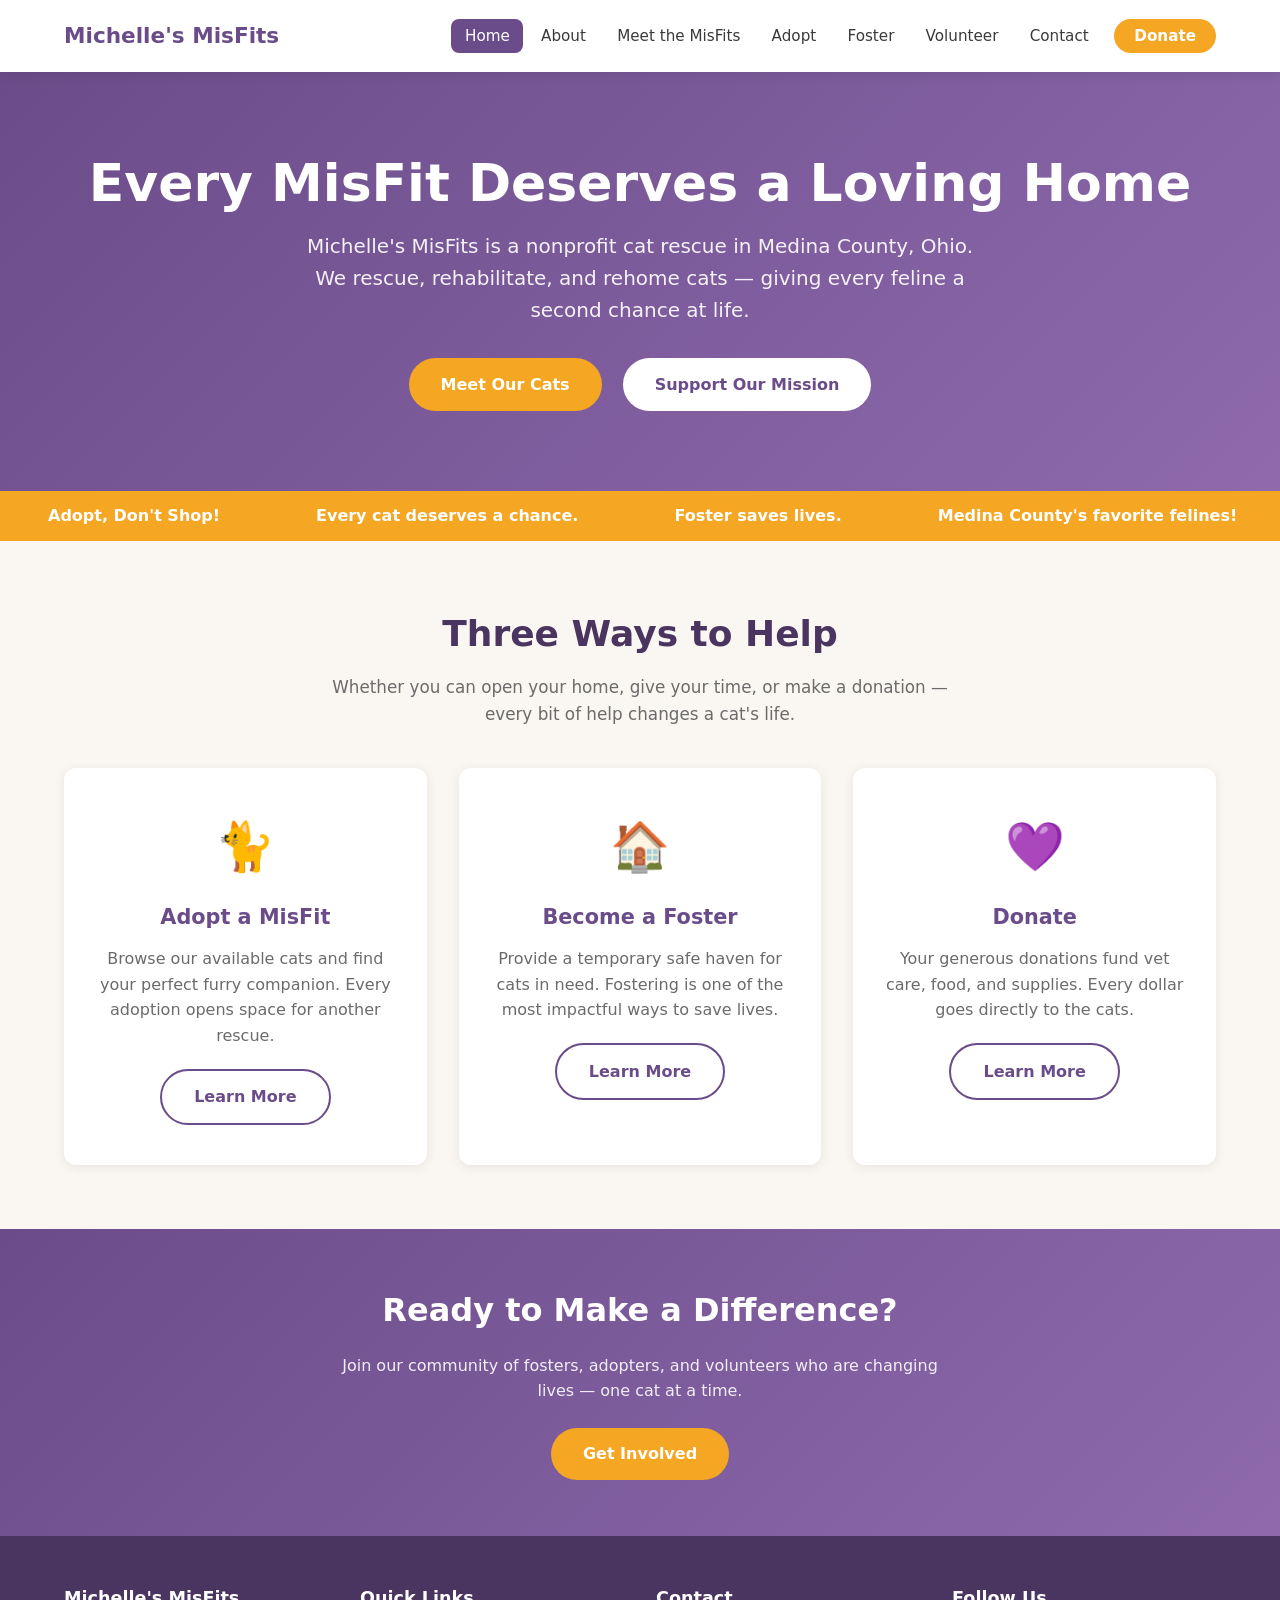
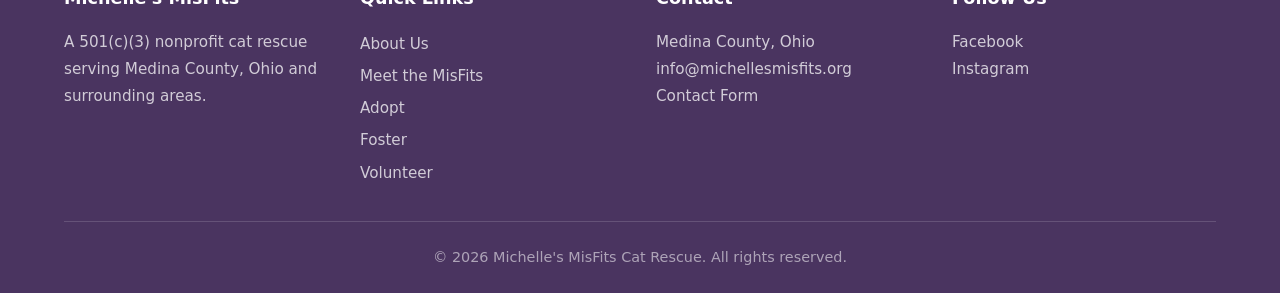
==== index.html @ 8b6a73ad "Add complete static site for Michelle's MisFits Cat Rescue 8-page static site with shared nav/footer" ====
<!DOCTYPE html>
<html lang="en">
<head>
  <meta charset="UTF-8">
  <meta name="viewport" content="width=device-width, initial-scale=1.0">
  <title>Michelle's MisFits Cat Rescue | Medina County, Ohio</title>
  <meta name="description" content="Michelle's MisFits is a nonprofit cat rescue in Medina County, Ohio dedicated to saving, fostering, and finding forever homes for cats in need.">
  <link rel="stylesheet" href="styles.css">
</head>
<body>

  <!-- HEADER -->
  <header>
    <nav class="nav-wrapper">
      <a href="index.html" class="logo">
        <img src="images/logo.png" alt="Michelle's MisFits logo" onerror="this.style.display='none'">
        <span>Michelle's MisFits</span>
      </a>
      <button class="hamburger" onclick="document.querySelector('.nav-links').classList.toggle('open')" aria-label="Toggle menu">
        <span></span><span></span><span></span>
      </button>
      <ul class="nav-links">
        <li><a href="index.html" class="active">Home</a></li>
        <li><a href="about.html">About</a></li>
        <li><a href="meet-the-misfits.html">Meet the MisFits</a></li>
        <li><a href="adopt.html">Adopt</a></li>
        <li><a href="foster.html">Foster</a></li>
        <li><a href="volunteer.html">Volunteer</a></li>
        <li><a href="contact.html">Contact</a></li>
        <li><a href="donate.html" class="btn-nav">Donate</a></li>
      </ul>
    </nav>
  </header>

  <!-- HERO -->
  <section class="hero">
    <div class="container">
      <h1>Every MisFit Deserves a Loving Home</h1>
      <p>Michelle's MisFits is a nonprofit cat rescue in Medina County, Ohio. We rescue, rehabilitate, and rehome cats &mdash; giving every feline a second chance at life.</p>
      <a href="meet-the-misfits.html" class="btn btn-primary">Meet Our Cats</a>
      <a href="donate.html" class="btn btn-secondary">Support Our Mission</a>
    </div>
  </section>

  <!-- MARQUEE -->
  <div class="marquee-section">
    <div class="marquee-track">
      <span>Adopt, Don't Shop!</span>
      <span>Every cat deserves a chance.</span>
      <span>Foster saves lives.</span>
      <span>Medina County's favorite felines!</span>
      <span>Spay. Neuter. Love.</span>
      <span>Be a MisFit &mdash; Volunteer today!</span>
      <span>Adopt, Don't Shop!</span>
      <span>Every cat deserves a chance.</span>
      <span>Foster saves lives.</span>
      <span>Medina County's favorite felines!</span>
      <span>Spay. Neuter. Love.</span>
      <span>Be a MisFit &mdash; Volunteer today!</span>
    </div>
  </div>

  <!-- THREE WAYS TO HELP -->
  <section>
    <div class="container">
      <h2 class="section-title">Three Ways to Help</h2>
      <p class="section-subtitle">Whether you can open your home, give your time, or make a donation &mdash; every bit of help changes a cat's life.</p>
      <div class="ways-grid">
        <div class="way-card">
          <div class="icon">&#128008;</div>
          <h3>Adopt a MisFit</h3>
          <p>Browse our available cats and find your perfect furry companion. Every adoption opens space for another rescue.</p>
          <a href="adopt.html" class="btn btn-outline">Learn More</a>
        </div>
        <div class="way-card">
          <div class="icon">&#127968;</div>
          <h3>Become a Foster</h3>
          <p>Provide a temporary safe haven for cats in need. Fostering is one of the most impactful ways to save lives.</p>
          <a href="foster.html" class="btn btn-outline">Learn More</a>
        </div>
        <div class="way-card">
          <div class="icon">&#128156;</div>
          <h3>Donate</h3>
          <p>Your generous donations fund vet care, food, and supplies. Every dollar goes directly to the cats.</p>
          <a href="donate.html" class="btn btn-outline">Learn More</a>
        </div>
      </div>
    </div>
  </section>

  <!-- CTA BANNER -->
  <section class="cta-banner">
    <h2>Ready to Make a Difference?</h2>
    <p>Join our community of fosters, adopters, and volunteers who are changing lives &mdash; one cat at a time.</p>
    <a href="volunteer.html" class="btn btn-primary">Get Involved</a>
  </section>

  <!-- FOOTER -->
  <footer>
    <div class="container">
      <div class="footer-grid">
        <div class="footer-col">
          <h4>Michelle's MisFits</h4>
          <p>A 501(c)(3) nonprofit cat rescue serving Medina County, Ohio and surrounding areas.</p>
        </div>
        <div class="footer-col">
          <h4>Quick Links</h4>
          <ul>
            <li><a href="about.html">About Us</a></li>
            <li><a href="meet-the-misfits.html">Meet the MisFits</a></li>
            <li><a href="adopt.html">Adopt</a></li>
            <li><a href="foster.html">Foster</a></li>
            <li><a href="volunteer.html">Volunteer</a></li>
          </ul>
        </div>
        <div class="footer-col">
          <h4>Contact</h4>
          <p>Medina County, Ohio</p>
          <p><a href="mailto:info@michellesmisfits.org">info@michellesmisfits.org</a></p>
          <p><a href="contact.html">Contact Form</a></p>
        </div>
        <div class="footer-col">
          <h4>Follow Us</h4>
          <p><a href="#">Facebook</a></p>
          <p><a href="#">Instagram</a></p>
        </div>
      </div>
      <div class="footer-bottom">
        &copy; 2026 Michelle's MisFits Cat Rescue. All rights reserved.
      </div>
    </div>
  </footer>

</body>
</html>
---- styles.css ----
/* ===== RESET & BASE ===== */
*, *::before, *::after { box-sizing: border-box; margin: 0; padding: 0; }

:root {
  --primary: #6b4c8a;      /* warm purple */
  --primary-light: #8e6aad;
  --primary-dark: #4a3460;
  --accent: #f5a623;        /* golden amber */
  --accent-light: #ffd078;
  --bg: #faf7f2;            /* warm cream */
  --bg-alt: #f0ebe3;
  --text: #3a3a3a;
  --text-light: #6b6b6b;
  --white: #ffffff;
  --shadow: 0 2px 12px rgba(0,0,0,0.08);
  --shadow-lg: 0 4px 24px rgba(0,0,0,0.12);
  --radius: 12px;
  --radius-sm: 8px;
  --max-width: 1200px;
  --transition: 0.3s ease;
}

html { scroll-behavior: smooth; }

body {
  font-family: 'Segoe UI', system-ui, -apple-system, sans-serif;
  color: var(--text);
  background: var(--bg);
  line-height: 1.6;
  min-height: 100vh;
  display: flex;
  flex-direction: column;
}

img { max-width: 100%; height: auto; display: block; }
a { color: var(--primary); text-decoration: none; transition: color var(--transition); }
a:hover { color: var(--accent); }

.container { max-width: var(--max-width); margin: 0 auto; padding: 0 1.5rem; }

/* ===== HEADER / NAV ===== */
header {
  background: var(--white);
  box-shadow: var(--shadow);
  position: sticky;
  top: 0;
  z-index: 1000;
}

.nav-wrapper {
  max-width: var(--max-width);
  margin: 0 auto;
  padding: 0 1.5rem;
  display: flex;
  align-items: center;
  justify-content: space-between;
  height: 72px;
}

.logo {
  display: flex;
  align-items: center;
  gap: 0.75rem;
  font-size: 1.35rem;
  font-weight: 700;
  color: var(--primary);
}

.logo img {
  height: 48px;
  width: 48px;
  border-radius: 50%;
  object-fit: cover;
}

.logo span { white-space: nowrap; }

/* Desktop nav */
.nav-links {
  display: flex;
  list-style: none;
  gap: 0.25rem;
  align-items: center;
}

.nav-links a {
  padding: 0.5rem 0.85rem;
  border-radius: var(--radius-sm);
  font-weight: 500;
  font-size: 0.95rem;
  color: var(--text);
  transition: background var(--transition), color var(--transition);
}

.nav-links a:hover,
.nav-links a.active {
  background: var(--primary);
  color: var(--white);
}

.nav-links .btn-nav {
  background: var(--accent);
  color: var(--white);
  font-weight: 600;
  padding: 0.5rem 1.25rem;
  border-radius: 50px;
  margin-left: 0.5rem;
}

.nav-links .btn-nav:hover {
  background: var(--primary);
}

/* Hamburger */
.hamburger {
  display: none;
  flex-direction: column;
  gap: 5px;
  cursor: pointer;
  background: none;
  border: none;
  padding: 4px;
}

.hamburger span {
  display: block;
  width: 26px;
  height: 3px;
  background: var(--primary);
  border-radius: 2px;
  transition: var(--transition);
}

/* Mobile nav */
@media (max-width: 900px) {
  .hamburger { display: flex; }

  .nav-links {
    display: none;
    flex-direction: column;
    position: absolute;
    top: 72px;
    left: 0;
    right: 0;
    background: var(--white);
    box-shadow: var(--shadow-lg);
    padding: 1rem;
    gap: 0.25rem;
  }

  .nav-links.open { display: flex; }

  .nav-links a {
    padding: 0.75rem 1rem;
    width: 100%;
  }

  .nav-links .btn-nav {
    margin-left: 0;
    text-align: center;
    margin-top: 0.5rem;
  }
}

/* ===== HERO ===== */
.hero {
  background: linear-gradient(135deg, var(--primary) 0%, var(--primary-light) 100%);
  color: var(--white);
  padding: 5rem 1.5rem;
  text-align: center;
}

.hero h1 {
  font-size: clamp(2rem, 5vw, 3.25rem);
  margin-bottom: 1rem;
  line-height: 1.2;
}

.hero p {
  font-size: clamp(1rem, 2.5vw, 1.25rem);
  max-width: 700px;
  margin: 0 auto 2rem;
  opacity: 0.92;
}

/* ===== BUTTONS ===== */
.btn {
  display: inline-block;
  padding: 0.85rem 2rem;
  border-radius: 50px;
  font-weight: 600;
  font-size: 1rem;
  cursor: pointer;
  border: none;
  transition: transform var(--transition), box-shadow var(--transition), background var(--transition);
}

.btn:hover { transform: translateY(-2px); box-shadow: var(--shadow-lg); }

.btn-primary { background: var(--accent); color: var(--white); }
.btn-primary:hover { background: #e09510; color: var(--white); }

.btn-secondary { background: var(--white); color: var(--primary); }
.btn-secondary:hover { background: var(--bg-alt); color: var(--primary); }

.btn-outline {
  background: transparent;
  color: var(--primary);
  border: 2px solid var(--primary);
}
.btn-outline:hover { background: var(--primary); color: var(--white); }

.hero .btn + .btn { margin-left: 1rem; }

/* ===== MARQUEE ===== */
.marquee-section {
  background: var(--accent);
  overflow: hidden;
  padding: 0.75rem 0;
}

.marquee-track {
  display: flex;
  width: max-content;
  animation: marquee 30s linear infinite;
}

.marquee-track span {
  white-space: nowrap;
  padding: 0 3rem;
  font-weight: 600;
  color: var(--white);
  font-size: 1rem;
}

@keyframes marquee {
  0% { transform: translateX(0); }
  100% { transform: translateX(-50%); }
}

/* ===== SECTION DEFAULTS ===== */
section { padding: 4rem 0; }

.section-title {
  text-align: center;
  font-size: clamp(1.5rem, 3.5vw, 2.25rem);
  color: var(--primary-dark);
  margin-bottom: 0.75rem;
}

.section-subtitle {
  text-align: center;
  color: var(--text-light);
  max-width: 650px;
  margin: 0 auto 2.5rem;
  font-size: 1.05rem;
}

/* ===== THREE WAYS (homepage) ===== */
.ways-grid {
  display: grid;
  grid-template-columns: repeat(auto-fit, minmax(280px, 1fr));
  gap: 2rem;
}

.way-card {
  background: var(--white);
  border-radius: var(--radius);
  padding: 2.5rem 2rem;
  text-align: center;
  box-shadow: var(--shadow);
  transition: transform var(--transition), box-shadow var(--transition);
}

.way-card:hover { transform: translateY(-4px); box-shadow: var(--shadow-lg); }

.way-card .icon {
  font-size: 3rem;
  margin-bottom: 1rem;
}

.way-card h3 {
  font-size: 1.3rem;
  color: var(--primary);
  margin-bottom: 0.75rem;
}

.way-card p {
  color: var(--text-light);
  margin-bottom: 1.25rem;
}

/* ===== ABOUT ===== */
.about-content {
  display: grid;
  grid-template-columns: 1fr 1fr;
  gap: 3rem;
  align-items: center;
}

.about-content img {
  border-radius: var(--radius);
  box-shadow: var(--shadow-lg);
  width: 100%;
}

@media (max-width: 768px) {
  .about-content { grid-template-columns: 1fr; }
}

/* ===== CAT GALLERY ===== */
.cat-grid {
  display: grid;
  grid-template-columns: repeat(auto-fill, minmax(260px, 1fr));
  gap: 2rem;
}

.cat-card {
  background: var(--white);
  border-radius: var(--radius);
  overflow: hidden;
  box-shadow: var(--shadow);
  transition: transform var(--transition), box-shadow var(--transition);
}

.cat-card:hover { transform: translateY(-4px); box-shadow: var(--shadow-lg); }

.cat-card img {
  width: 100%;
  height: 260px;
  object-fit: cover;
}

.cat-card-body {
  padding: 1.25rem;
}

.cat-card-body h3 {
  color: var(--primary);
  margin-bottom: 0.35rem;
}

.cat-card-body .cat-meta {
  color: var(--text-light);
  font-size: 0.9rem;
  margin-bottom: 0.75rem;
}

.cat-card-body p {
  font-size: 0.95rem;
  color: var(--text);
}

/* ===== FORMS ===== */
.form-section {
  max-width: 700px;
  margin: 0 auto;
}

.form-group {
  margin-bottom: 1.5rem;
}

.form-group label {
  display: block;
  font-weight: 600;
  margin-bottom: 0.4rem;
  color: var(--primary-dark);
}

.form-group input,
.form-group textarea,
.form-group select {
  width: 100%;
  padding: 0.75rem 1rem;
  border: 2px solid #ddd;
  border-radius: var(--radius-sm);
  font-size: 1rem;
  font-family: inherit;
  transition: border-color var(--transition);
}

.form-group input:focus,
.form-group textarea:focus,
.form-group select:focus {
  outline: none;
  border-color: var(--primary);
}

.form-group textarea { resize: vertical; min-height: 120px; }

/* ===== DONATE ===== */
.donate-options {
  display: grid;
  grid-template-columns: repeat(auto-fit, minmax(200px, 1fr));
  gap: 1.5rem;
  margin-bottom: 2.5rem;
}

.donate-card {
  background: var(--white);
  border: 2px solid #e8e0f0;
  border-radius: var(--radius);
  padding: 2rem;
  text-align: center;
  transition: border-color var(--transition), transform var(--transition);
  cursor: pointer;
}

.donate-card:hover {
  border-color: var(--primary);
  transform: translateY(-2px);
}

.donate-card .amount {
  font-size: 2rem;
  font-weight: 700;
  color: var(--primary);
  margin-bottom: 0.5rem;
}

.donate-card p {
  color: var(--text-light);
  font-size: 0.95rem;
}

/* ===== INFO BOXES ===== */
.info-grid {
  display: grid;
  grid-template-columns: repeat(auto-fit, minmax(300px, 1fr));
  gap: 2rem;
}

.info-box {
  background: var(--white);
  border-radius: var(--radius);
  padding: 2rem;
  box-shadow: var(--shadow);
}

.info-box h3 {
  color: var(--primary);
  margin-bottom: 0.75rem;
  font-size: 1.2rem;
}

.info-box ul {
  list-style: none;
  padding: 0;
}

.info-box ul li {
  padding: 0.4rem 0;
  padding-left: 1.5rem;
  position: relative;
  color: var(--text);
}

.info-box ul li::before {
  content: "🐾";
  position: absolute;
  left: 0;
}

/* ===== STEPS ===== */
.steps {
  display: grid;
  grid-template-columns: repeat(auto-fit, minmax(220px, 1fr));
  gap: 2rem;
  counter-reset: step;
}

.step {
  text-align: center;
  padding: 2rem 1.5rem;
  background: var(--white);
  border-radius: var(--radius);
  box-shadow: var(--shadow);
  position: relative;
}

.step::before {
  counter-increment: step;
  content: counter(step);
  display: flex;
  align-items: center;
  justify-content: center;
  width: 48px;
  height: 48px;
  background: var(--primary);
  color: var(--white);
  border-radius: 50%;
  font-size: 1.25rem;
  font-weight: 700;
  margin: 0 auto 1rem;
}

.step h3 {
  color: var(--primary);
  margin-bottom: 0.5rem;
}

.step p {
  color: var(--text-light);
  font-size: 0.95rem;
}

/* ===== CTA BANNER ===== */
.cta-banner {
  background: linear-gradient(135deg, var(--primary) 0%, var(--primary-light) 100%);
  color: var(--white);
  text-align: center;
  padding: 3.5rem 1.5rem;
}

.cta-banner h2 {
  font-size: clamp(1.4rem, 3vw, 2rem);
  margin-bottom: 1rem;
}

.cta-banner p {
  opacity: 0.9;
  margin-bottom: 1.5rem;
  max-width: 600px;
  margin-left: auto;
  margin-right: auto;
}

/* ===== FOOTER ===== */
footer {
  background: var(--primary-dark);
  color: rgba(255,255,255,0.85);
  padding: 3rem 0 1.5rem;
  margin-top: auto;
}

.footer-grid {
  display: grid;
  grid-template-columns: repeat(auto-fit, minmax(200px, 1fr));
  gap: 2rem;
  margin-bottom: 2rem;
}

.footer-col h4 {
  color: var(--white);
  margin-bottom: 1rem;
  font-size: 1.1rem;
}

.footer-col p,
.footer-col a {
  color: rgba(255,255,255,0.75);
  font-size: 0.95rem;
  line-height: 1.8;
}

.footer-col a:hover { color: var(--accent-light); }

.footer-col ul { list-style: none; }
.footer-col ul li a { display: block; padding: 0.15rem 0; }

.footer-bottom {
  border-top: 1px solid rgba(255,255,255,0.15);
  padding-top: 1.5rem;
  text-align: center;
  font-size: 0.9rem;
  color: rgba(255,255,255,0.55);
}

/* ===== PAGE HEADER (inner pages) ===== */
.page-header {
  background: linear-gradient(135deg, var(--primary) 0%, var(--primary-light) 100%);
  color: var(--white);
  text-align: center;
  padding: 3rem 1.5rem;
}

.page-header h1 {
  font-size: clamp(1.75rem, 4vw, 2.5rem);
  margin-bottom: 0.5rem;
}

.page-header p {
  opacity: 0.9;
  font-size: 1.1rem;
}

/* ===== PROSE CONTENT ===== */
.prose { max-width: 800px; margin: 0 auto; }
.prose h2 { color: var(--primary-dark); margin: 2rem 0 0.75rem; font-size: 1.5rem; }
.prose p { margin-bottom: 1rem; }
.prose ul, .prose ol { margin-bottom: 1rem; padding-left: 1.5rem; }
.prose li { margin-bottom: 0.35rem; }

/* ===== UTILITIES ===== */
.text-center { text-align: center; }
.mt-2 { margin-top: 2rem; }
.mb-2 { margin-bottom: 2rem; }
.mt-3 { margin-top: 3rem; }
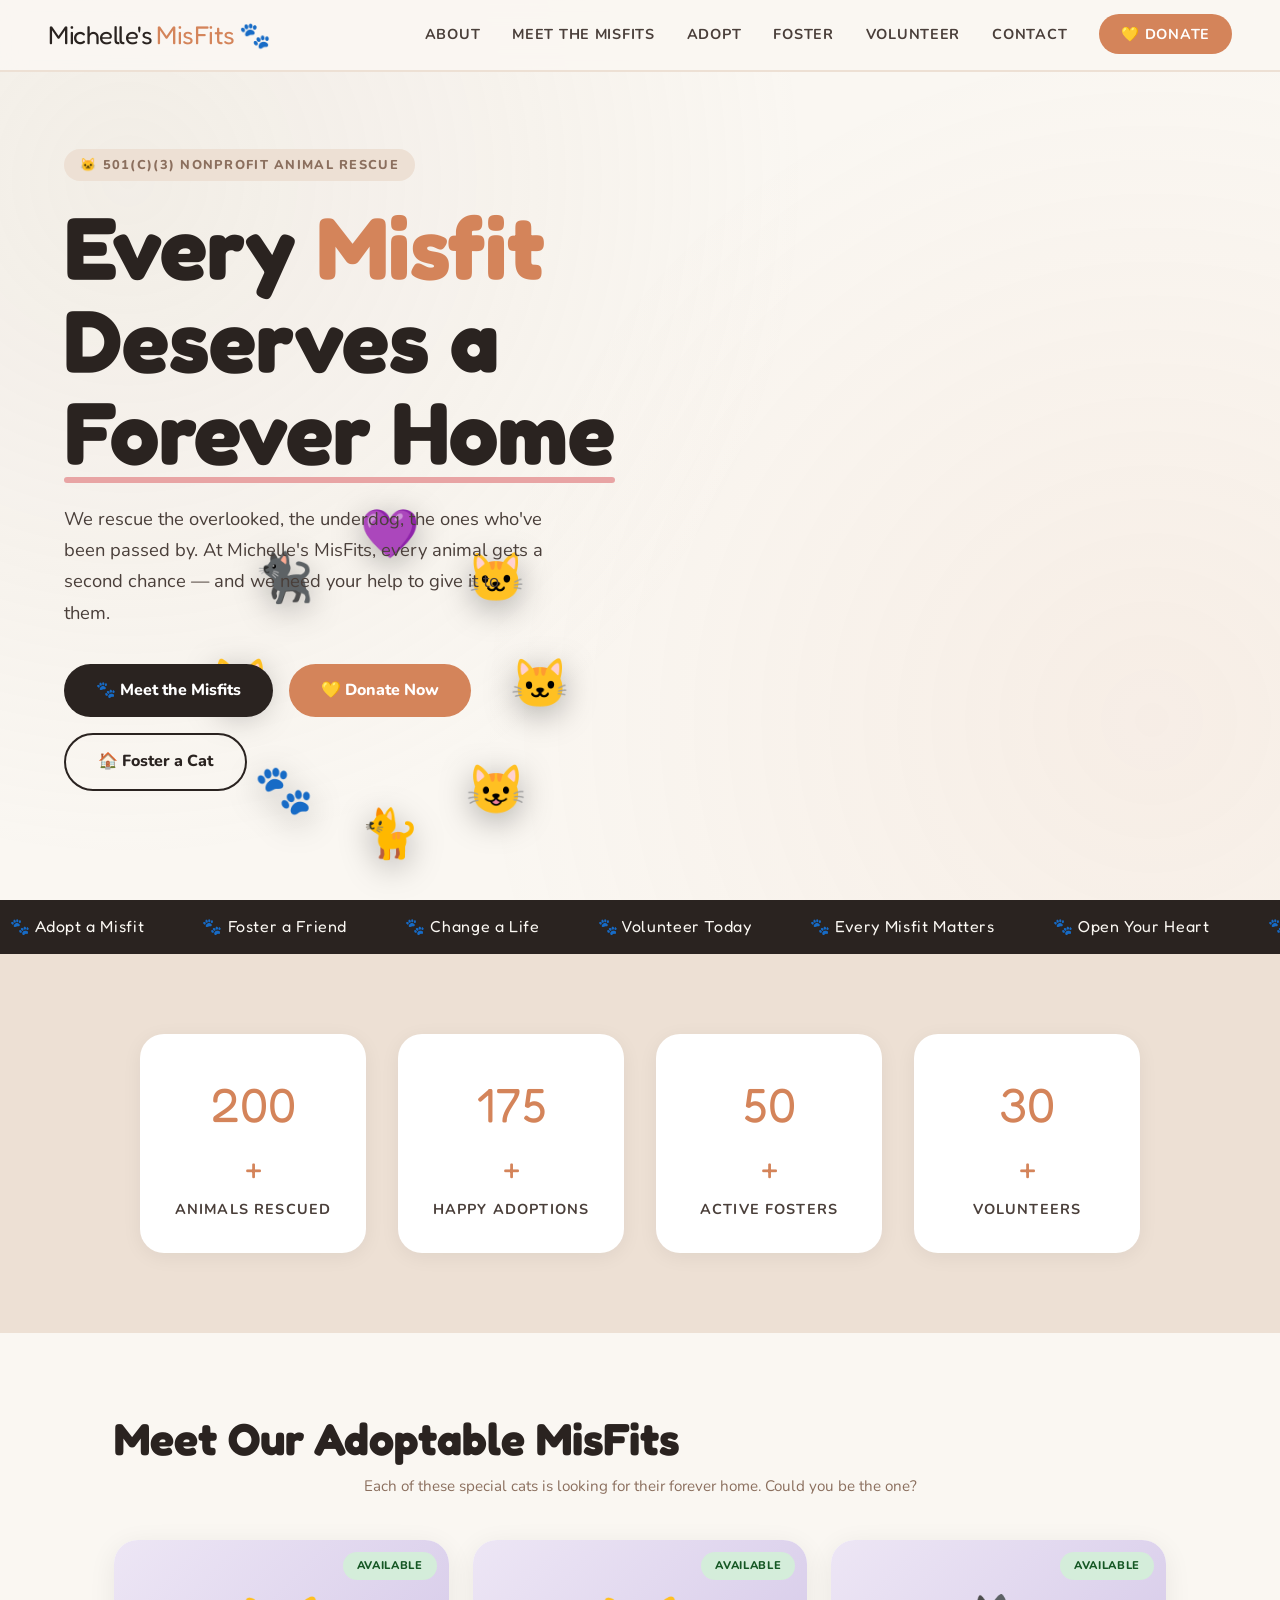
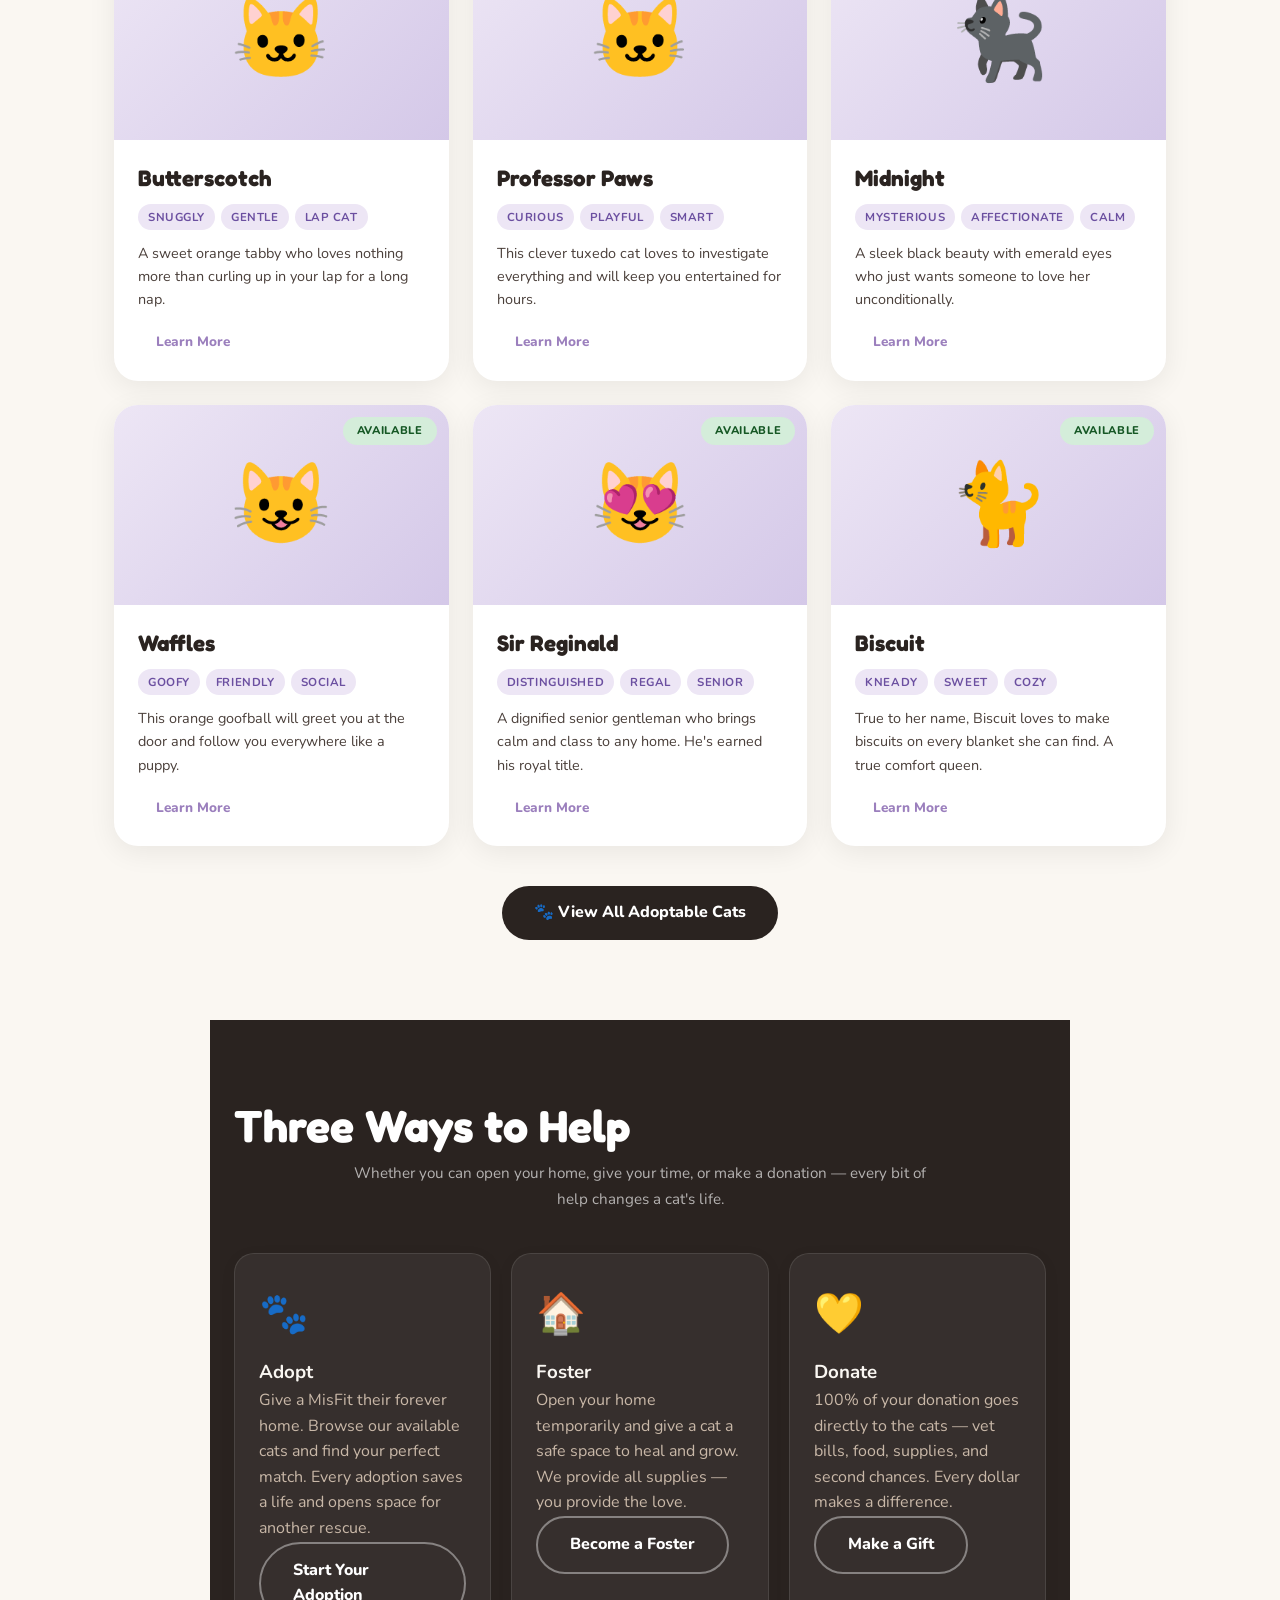
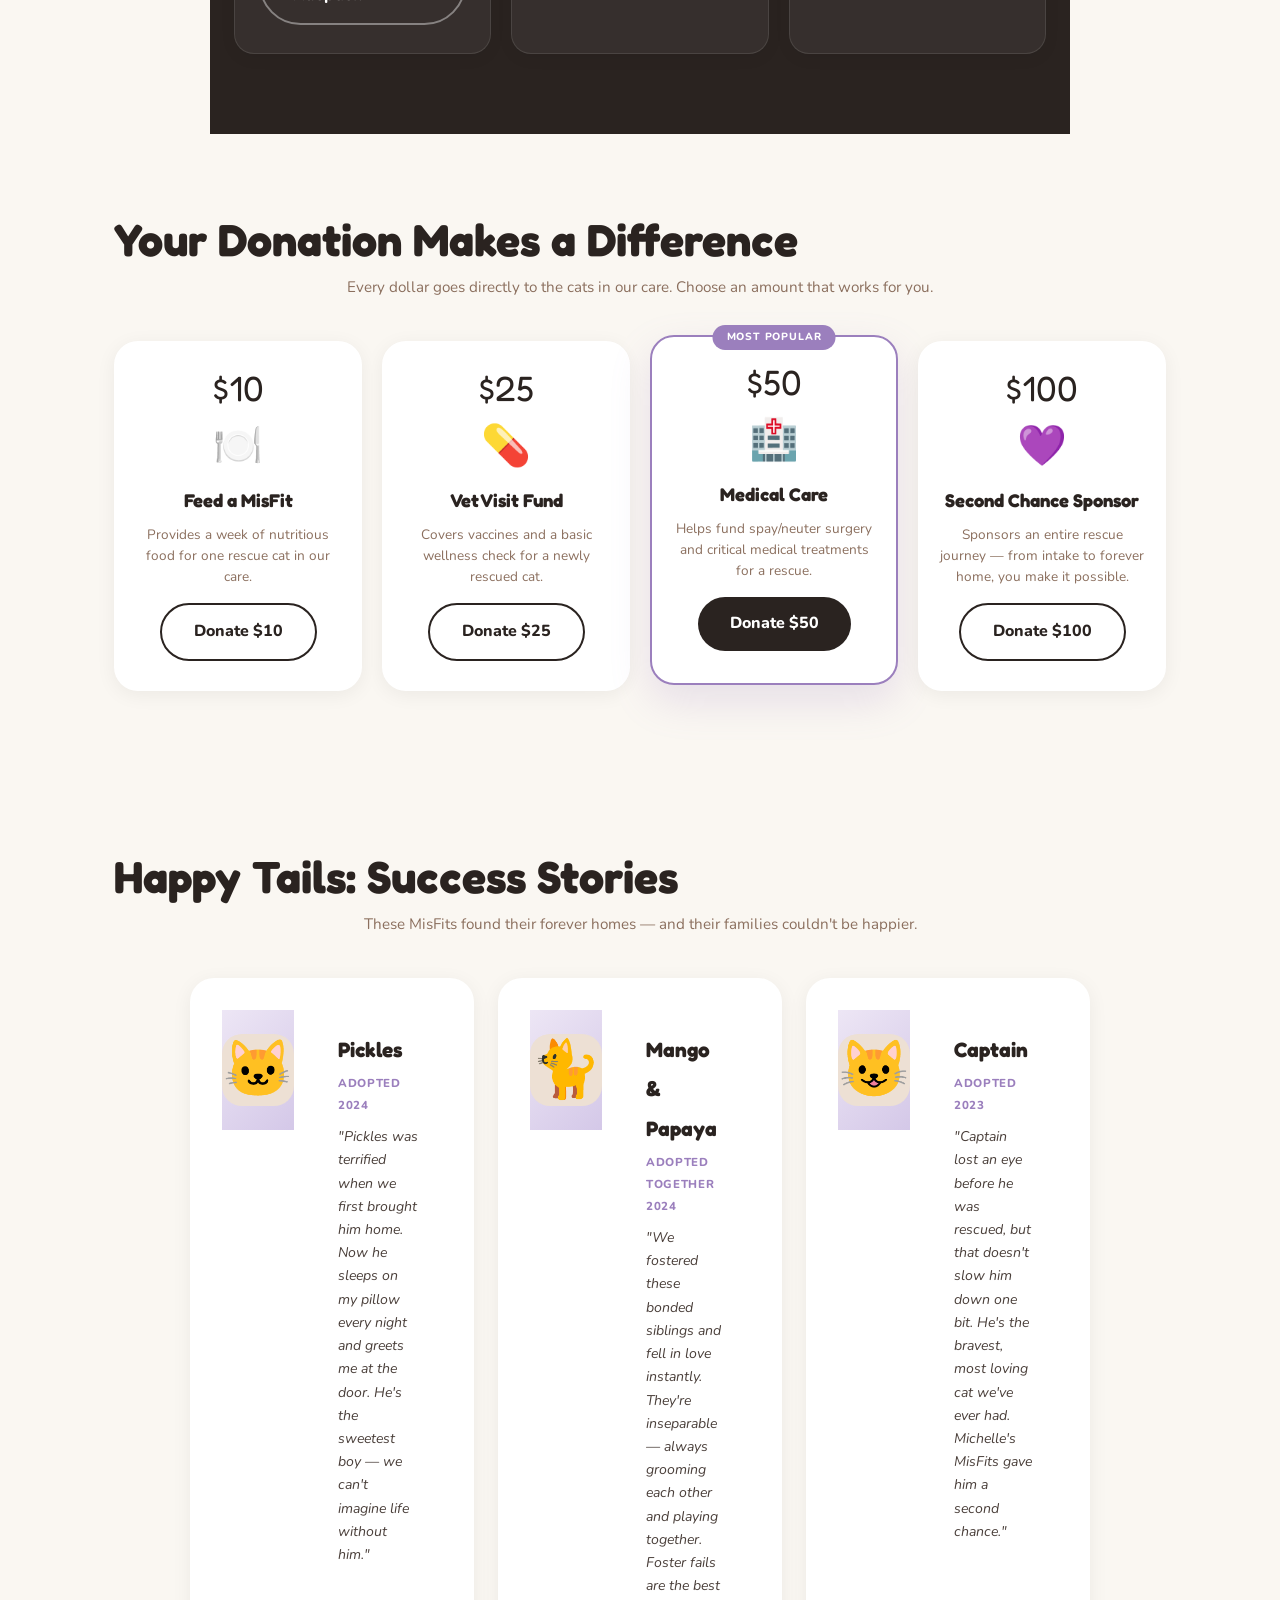
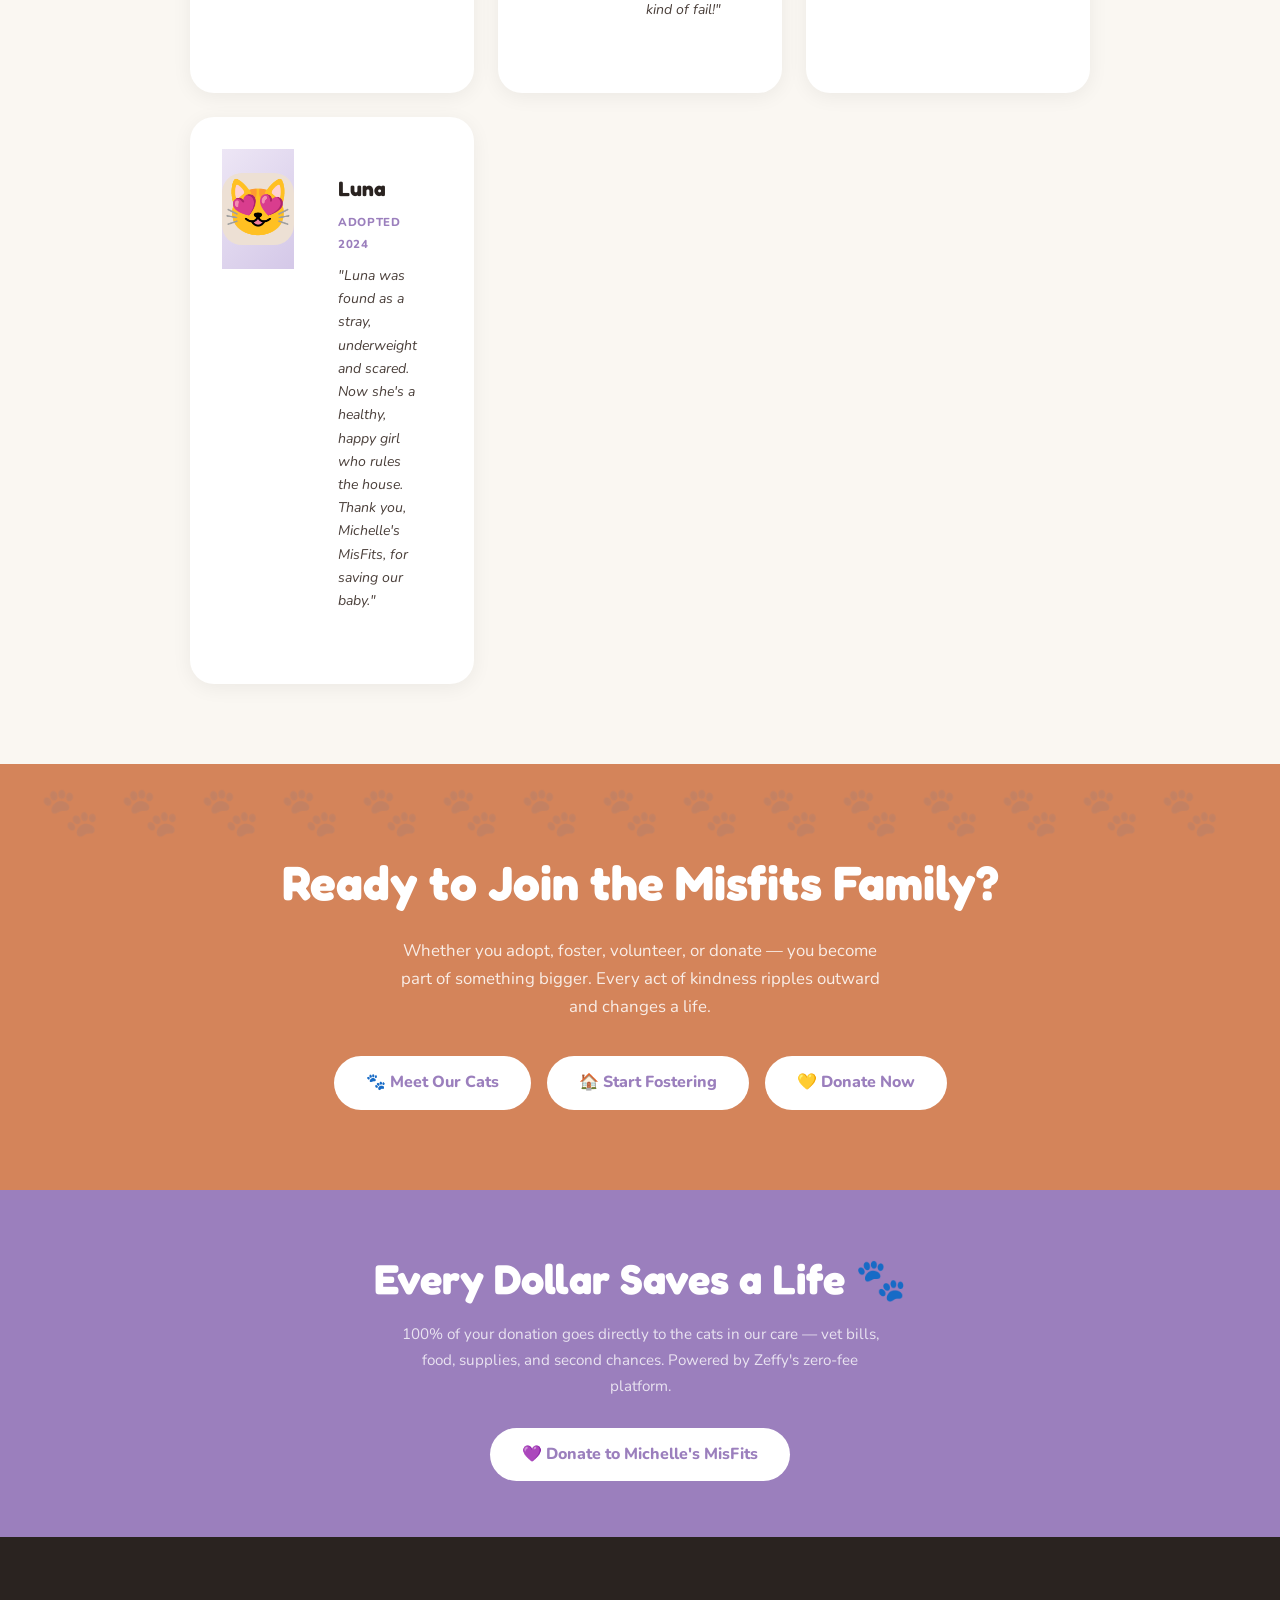
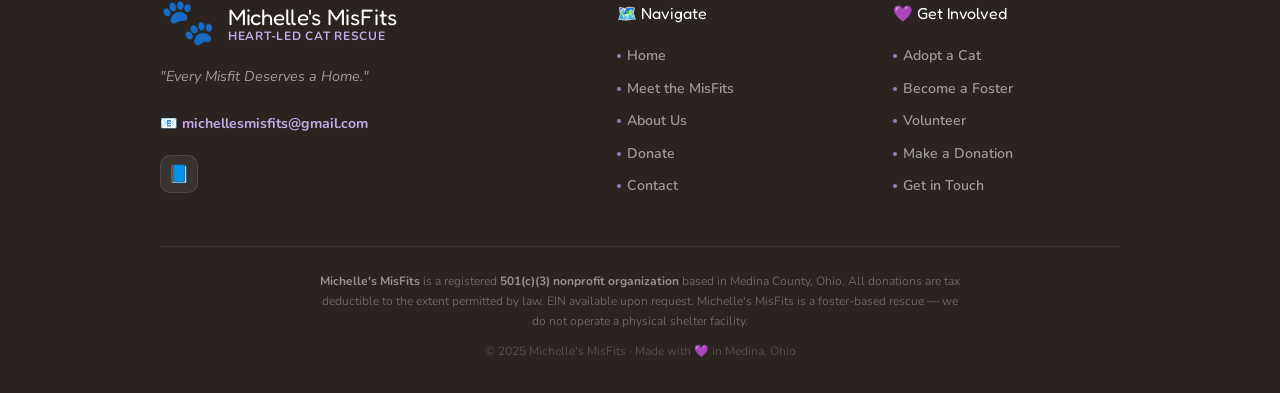
==== commit 19b816e8: "Replace placeholder content with real designs and branding Complete site overhaul with real content " ====
--- a/index.html
+++ b/index.html
@@ -5,131 +5,463 @@
   <meta name="viewport" content="width=device-width, initial-scale=1.0">
   <title>Michelle's MisFits Cat Rescue | Medina County, Ohio</title>
   <meta name="description" content="Michelle's MisFits is a nonprofit cat rescue in Medina County, Ohio dedicated to saving, fostering, and finding forever homes for cats in need.">
+  <link rel="preconnect" href="https://fonts.googleapis.com">
+  <link rel="preconnect" href="https://fonts.gstatic.com" crossorigin>
+  <link href="https://fonts.googleapis.com/css2?family=Fredoka+One&family=Lora:ital,wght@0,400;0,700;1,400&family=Nunito:wght@400;600;700;800&display=swap" rel="stylesheet">
   <link rel="stylesheet" href="styles.css">
 </head>
 <body>
 
   <!-- HEADER -->
   <header>
-    <nav class="nav-wrapper">
-      <a href="index.html" class="logo">
-        <img src="images/logo.png" alt="Michelle's MisFits logo" onerror="this.style.display='none'">
-        <span>Michelle's MisFits</span>
-      </a>
+    <nav>
+      <a href="index.html" class="nav-logo">Michelle's <span>MisFits</span> 🐾</a>
       <button class="hamburger" onclick="document.querySelector('.nav-links').classList.toggle('open')" aria-label="Toggle menu">
         <span></span><span></span><span></span>
       </button>
       <ul class="nav-links">
-        <li><a href="index.html" class="active">Home</a></li>
         <li><a href="about.html">About</a></li>
         <li><a href="meet-the-misfits.html">Meet the MisFits</a></li>
         <li><a href="adopt.html">Adopt</a></li>
         <li><a href="foster.html">Foster</a></li>
         <li><a href="volunteer.html">Volunteer</a></li>
         <li><a href="contact.html">Contact</a></li>
-        <li><a href="donate.html" class="btn-nav">Donate</a></li>
+        <li><a href="donate.html" class="nav-donate">💛 Donate</a></li>
       </ul>
     </nav>
   </header>
 
   <!-- HERO -->
   <section class="hero">
-    <div class="container">
-      <h1>Every MisFit Deserves a Loving Home</h1>
-      <p>Michelle's MisFits is a nonprofit cat rescue in Medina County, Ohio. We rescue, rehabilitate, and rehome cats &mdash; giving every feline a second chance at life.</p>
-      <a href="meet-the-misfits.html" class="btn btn-primary">Meet Our Cats</a>
-      <a href="donate.html" class="btn btn-secondary">Support Our Mission</a>
-    </div>
-  </section>
-
-  <!-- MARQUEE -->
-  <div class="marquee-section">
-    <div class="marquee-track">
-      <span>Adopt, Don't Shop!</span>
-      <span>Every cat deserves a chance.</span>
-      <span>Foster saves lives.</span>
-      <span>Medina County's favorite felines!</span>
-      <span>Spay. Neuter. Love.</span>
-      <span>Be a MisFit &mdash; Volunteer today!</span>
-      <span>Adopt, Don't Shop!</span>
-      <span>Every cat deserves a chance.</span>
-      <span>Foster saves lives.</span>
-      <span>Medina County's favorite felines!</span>
-      <span>Spay. Neuter. Love.</span>
-      <span>Be a MisFit &mdash; Volunteer today!</span>
+    <div class="hero-content">
+      <div class="hero-text">
+        <div class="hero-badge">🐱 501(c)(3) Nonprofit Animal Rescue</div>
+        <h1>Every <span class="accent">Misfit</span><br>Deserves a<br><span class="underline">Forever Home</span></h1>
+        <p>We rescue the overlooked, the underdog, the ones who've been passed by. At Michelle's MisFits, every animal gets a second chance — and we need your help to give it to them.</p>
+        <div class="hero-buttons">
+          <a href="meet-the-misfits.html" class="btn btn-primary">🐾 Meet the Misfits</a>
+          <a href="donate.html" class="btn btn-secondary">💛 Donate Now</a>
+          <a href="foster.html" class="btn btn-outline">🏠 Foster a Cat</a>
+        </div>
+      </div>
+      <div class="hero-visual">
+        <div class="floating-cats-circle">
+          <span class="float-cat" style="--i:0">🐱</span>
+          <span class="float-cat" style="--i:1">😺</span>
+          <span class="float-cat" style="--i:2">🐈</span>
+          <span class="float-cat" style="--i:3">🐾</span>
+          <span class="float-cat" style="--i:4">😻</span>
+          <span class="float-cat" style="--i:5">🐈‍⬛</span>
+          <span class="float-cat" style="--i:6">💜</span>
+          <span class="float-cat" style="--i:7">🐱</span>
+        </div>
+      </div>
+    </div>
+  </section>
+
+  <!-- MARQUEE STRIP -->
+  <div class="marquee-strip dark">
+    <div class="marquee-inner">
+      <div class="marquee-item"><span class="marquee-dot"></span>🐾 Adopt a Misfit</div>
+      <div class="marquee-item"><span class="marquee-dot"></span>🐾 Foster a Friend</div>
+      <div class="marquee-item"><span class="marquee-dot"></span>🐾 Change a Life</div>
+      <div class="marquee-item"><span class="marquee-dot"></span>🐾 Volunteer Today</div>
+      <div class="marquee-item"><span class="marquee-dot"></span>🐾 Every Misfit Matters</div>
+      <div class="marquee-item"><span class="marquee-dot"></span>🐾 Open Your Heart</div>
+      <div class="marquee-item"><span class="marquee-dot"></span>🐾 Adopt a Misfit</div>
+      <div class="marquee-item"><span class="marquee-dot"></span>🐾 Foster a Friend</div>
+      <div class="marquee-item"><span class="marquee-dot"></span>🐾 Change a Life</div>
+      <div class="marquee-item"><span class="marquee-dot"></span>🐾 Volunteer Today</div>
+      <div class="marquee-item"><span class="marquee-dot"></span>🐾 Every Misfit Matters</div>
+      <div class="marquee-item"><span class="marquee-dot"></span>🐾 Open Your Heart</div>
     </div>
   </div>
 
+  <!-- STATS -->
+  <section class="stats-section reveal">
+    <div class="container">
+      <div class="stats-grid">
+        <div class="stat-card">
+          <div class="stat-number" data-target="200">0</div>
+          <div class="stat-suffix">+</div>
+          <div class="stat-label">Animals Rescued</div>
+        </div>
+        <div class="stat-card">
+          <div class="stat-number" data-target="175">0</div>
+          <div class="stat-suffix">+</div>
+          <div class="stat-label">Happy Adoptions</div>
+        </div>
+        <div class="stat-card">
+          <div class="stat-number" data-target="50">0</div>
+          <div class="stat-suffix">+</div>
+          <div class="stat-label">Active Fosters</div>
+        </div>
+        <div class="stat-card">
+          <div class="stat-number" data-target="30">0</div>
+          <div class="stat-suffix">+</div>
+          <div class="stat-label">Volunteers</div>
+        </div>
+      </div>
+    </div>
+  </section>
+
+  <!-- ADOPTABLE ANIMALS -->
+  <section class="adoptable-section reveal">
+    <div class="container">
+      <h2 class="section-title">Meet Our Adoptable MisFits</h2>
+      <p class="section-subtitle">Each of these special cats is looking for their forever home. Could you be the one?</p>
+      <div class="cat-grid">
+
+        <div class="cat-card reveal">
+          <div class="cat-card-img">
+            <span class="cat-emoji-placeholder">🐱</span>
+            <span class="cat-status-badge available">Available</span>
+          </div>
+          <div class="cat-card-body">
+            <h3>Butterscotch</h3>
+            <div class="cat-tags">
+              <span class="cat-tag">Snuggly</span>
+              <span class="cat-tag">Gentle</span>
+              <span class="cat-tag">Lap Cat</span>
+            </div>
+            <p>A sweet orange tabby who loves nothing more than curling up in your lap for a long nap.</p>
+            <a href="meet-the-misfits.html" class="btn btn-small">Learn More</a>
+          </div>
+        </div>
+
+        <div class="cat-card reveal">
+          <div class="cat-card-img">
+            <span class="cat-emoji-placeholder">🐱</span>
+            <span class="cat-status-badge available">Available</span>
+          </div>
+          <div class="cat-card-body">
+            <h3>Professor Paws</h3>
+            <div class="cat-tags">
+              <span class="cat-tag">Curious</span>
+              <span class="cat-tag">Playful</span>
+              <span class="cat-tag">Smart</span>
+            </div>
+            <p>This clever tuxedo cat loves to investigate everything and will keep you entertained for hours.</p>
+            <a href="meet-the-misfits.html" class="btn btn-small">Learn More</a>
+          </div>
+        </div>
+
+        <div class="cat-card reveal">
+          <div class="cat-card-img">
+            <span class="cat-emoji-placeholder">🐈‍⬛</span>
+            <span class="cat-status-badge available">Available</span>
+          </div>
+          <div class="cat-card-body">
+            <h3>Midnight</h3>
+            <div class="cat-tags">
+              <span class="cat-tag">Mysterious</span>
+              <span class="cat-tag">Affectionate</span>
+              <span class="cat-tag">Calm</span>
+            </div>
+            <p>A sleek black beauty with emerald eyes who just wants someone to love her unconditionally.</p>
+            <a href="meet-the-misfits.html" class="btn btn-small">Learn More</a>
+          </div>
+        </div>
+
+        <div class="cat-card reveal">
+          <div class="cat-card-img">
+            <span class="cat-emoji-placeholder">😺</span>
+            <span class="cat-status-badge available">Available</span>
+          </div>
+          <div class="cat-card-body">
+            <h3>Waffles</h3>
+            <div class="cat-tags">
+              <span class="cat-tag">Goofy</span>
+              <span class="cat-tag">Friendly</span>
+              <span class="cat-tag">Social</span>
+            </div>
+            <p>This orange goofball will greet you at the door and follow you everywhere like a puppy.</p>
+            <a href="meet-the-misfits.html" class="btn btn-small">Learn More</a>
+          </div>
+        </div>
+
+        <div class="cat-card reveal">
+          <div class="cat-card-img">
+            <span class="cat-emoji-placeholder">😻</span>
+            <span class="cat-status-badge available">Available</span>
+          </div>
+          <div class="cat-card-body">
+            <h3>Sir Reginald</h3>
+            <div class="cat-tags">
+              <span class="cat-tag">Distinguished</span>
+              <span class="cat-tag">Regal</span>
+              <span class="cat-tag">Senior</span>
+            </div>
+            <p>A dignified senior gentleman who brings calm and class to any home. He's earned his royal title.</p>
+            <a href="meet-the-misfits.html" class="btn btn-small">Learn More</a>
+          </div>
+        </div>
+
+        <div class="cat-card reveal">
+          <div class="cat-card-img">
+            <span class="cat-emoji-placeholder">🐈</span>
+            <span class="cat-status-badge available">Available</span>
+          </div>
+          <div class="cat-card-body">
+            <h3>Biscuit</h3>
+            <div class="cat-tags">
+              <span class="cat-tag">Kneady</span>
+              <span class="cat-tag">Sweet</span>
+              <span class="cat-tag">Cozy</span>
+            </div>
+            <p>True to her name, Biscuit loves to make biscuits on every blanket she can find. A true comfort queen.</p>
+            <a href="meet-the-misfits.html" class="btn btn-small">Learn More</a>
+          </div>
+        </div>
+
+      </div>
+      <div class="section-cta">
+        <a href="meet-the-misfits.html" class="btn btn-primary">🐾 View All Adoptable Cats</a>
+      </div>
+    </div>
+  </section>
+
   <!-- THREE WAYS TO HELP -->
-  <section>
-    <div class="container">
-      <h2 class="section-title">Three Ways to Help</h2>
-      <p class="section-subtitle">Whether you can open your home, give your time, or make a donation &mdash; every bit of help changes a cat's life.</p>
+  <section class="ways-section dark reveal">
+    <div class="container">
+      <h2 class="section-title light">Three Ways to Help</h2>
+      <p class="section-subtitle light">Whether you can open your home, give your time, or make a donation — every bit of help changes a cat's life.</p>
       <div class="ways-grid">
-        <div class="way-card">
-          <div class="icon">&#128008;</div>
-          <h3>Adopt a MisFit</h3>
-          <p>Browse our available cats and find your perfect furry companion. Every adoption opens space for another rescue.</p>
-          <a href="adopt.html" class="btn btn-outline">Learn More</a>
-        </div>
-        <div class="way-card">
-          <div class="icon">&#127968;</div>
-          <h3>Become a Foster</h3>
-          <p>Provide a temporary safe haven for cats in need. Fostering is one of the most impactful ways to save lives.</p>
-          <a href="foster.html" class="btn btn-outline">Learn More</a>
-        </div>
-        <div class="way-card">
-          <div class="icon">&#128156;</div>
+        <div class="way-card reveal">
+          <div class="way-icon">🐾</div>
+          <h3>Adopt</h3>
+          <p>Give a MisFit their forever home. Browse our available cats and find your perfect match. Every adoption saves a life and opens space for another rescue.</p>
+          <a href="adopt.html" class="btn btn-outline light">Start Your Adoption</a>
+        </div>
+        <div class="way-card reveal">
+          <div class="way-icon">🏠</div>
+          <h3>Foster</h3>
+          <p>Open your home temporarily and give a cat a safe space to heal and grow. We provide all supplies — you provide the love.</p>
+          <a href="foster.html" class="btn btn-outline light">Become a Foster</a>
+        </div>
+        <div class="way-card reveal">
+          <div class="way-icon">💛</div>
           <h3>Donate</h3>
-          <p>Your generous donations fund vet care, food, and supplies. Every dollar goes directly to the cats.</p>
-          <a href="donate.html" class="btn btn-outline">Learn More</a>
-        </div>
-      </div>
-    </div>
-  </section>
-
-  <!-- CTA BANNER -->
-  <section class="cta-banner">
-    <h2>Ready to Make a Difference?</h2>
-    <p>Join our community of fosters, adopters, and volunteers who are changing lives &mdash; one cat at a time.</p>
-    <a href="volunteer.html" class="btn btn-primary">Get Involved</a>
-  </section>
-
-  <!-- FOOTER -->
-  <footer>
-    <div class="container">
-      <div class="footer-grid">
-        <div class="footer-col">
-          <h4>Michelle's MisFits</h4>
-          <p>A 501(c)(3) nonprofit cat rescue serving Medina County, Ohio and surrounding areas.</p>
-        </div>
-        <div class="footer-col">
-          <h4>Quick Links</h4>
-          <ul>
-            <li><a href="about.html">About Us</a></li>
-            <li><a href="meet-the-misfits.html">Meet the MisFits</a></li>
-            <li><a href="adopt.html">Adopt</a></li>
-            <li><a href="foster.html">Foster</a></li>
-            <li><a href="volunteer.html">Volunteer</a></li>
-          </ul>
-        </div>
-        <div class="footer-col">
-          <h4>Contact</h4>
-          <p>Medina County, Ohio</p>
-          <p><a href="mailto:info@michellesmisfits.org">info@michellesmisfits.org</a></p>
-          <p><a href="contact.html">Contact Form</a></p>
-        </div>
-        <div class="footer-col">
-          <h4>Follow Us</h4>
-          <p><a href="#">Facebook</a></p>
-          <p><a href="#">Instagram</a></p>
-        </div>
-      </div>
-      <div class="footer-bottom">
-        &copy; 2026 Michelle's MisFits Cat Rescue. All rights reserved.
-      </div>
+          <p>100% of your donation goes directly to the cats — vet bills, food, supplies, and second chances. Every dollar makes a difference.</p>
+          <a href="donate.html" class="btn btn-outline light">Make a Gift</a>
+        </div>
+      </div>
+    </div>
+  </section>
+
+  <!-- DONATE TIERS -->
+  <section class="donate-tiers-section reveal">
+    <div class="container">
+      <h2 class="section-title">Your Donation Makes a Difference</h2>
+      <p class="section-subtitle">Every dollar goes directly to the cats in our care. Choose an amount that works for you.</p>
+      <div class="tiers-grid">
+        <div class="tier-card" data-amount="10">
+          <div class="tier-amount">$10</div>
+          <div class="tier-icon">🍽️</div>
+          <h3>Feed a MisFit</h3>
+          <p>Provides a week of nutritious food for one rescue cat in our care.</p>
+          <a href="donate.html" class="btn btn-outline">Donate $10</a>
+        </div>
+        <div class="tier-card" data-amount="25">
+          <div class="tier-amount">$25</div>
+          <div class="tier-icon">💊</div>
+          <h3>Vet Visit Fund</h3>
+          <p>Covers vaccines and a basic wellness check for a newly rescued cat.</p>
+          <a href="donate.html" class="btn btn-outline">Donate $25</a>
+        </div>
+        <div class="tier-card featured" data-amount="50">
+          <div class="tier-badge">Most Popular</div>
+          <div class="tier-amount">$50</div>
+          <div class="tier-icon">🏥</div>
+          <h3>Medical Care</h3>
+          <p>Helps fund spay/neuter surgery and critical medical treatments for a rescue.</p>
+          <a href="donate.html" class="btn btn-primary">Donate $50</a>
+        </div>
+        <div class="tier-card" data-amount="100">
+          <div class="tier-amount">$100</div>
+          <div class="tier-icon">💜</div>
+          <h3>Second Chance Sponsor</h3>
+          <p>Sponsors an entire rescue journey — from intake to forever home, you make it possible.</p>
+          <a href="donate.html" class="btn btn-outline">Donate $100</a>
+        </div>
+      </div>
+    </div>
+  </section>
+
+  <!-- SUCCESS STORIES -->
+  <section class="stories-section reveal">
+    <div class="container">
+      <h2 class="section-title">Happy Tails: Success Stories</h2>
+      <p class="section-subtitle">These MisFits found their forever homes — and their families couldn't be happier.</p>
+      <div class="stories-grid">
+
+        <div class="story-card reveal">
+          <div class="story-img">
+            <span class="story-emoji">🐱</span>
+          </div>
+          <div class="story-body">
+            <h3>Pickles</h3>
+            <span class="story-tag">Adopted 2024</span>
+            <p>"Pickles was terrified when we first brought him home. Now he sleeps on my pillow every night and greets me at the door. He's the sweetest boy — we can't imagine life without him."</p>
+          </div>
+        </div>
+
+        <div class="story-card reveal">
+          <div class="story-img">
+            <span class="story-emoji">🐈</span>
+          </div>
+          <div class="story-body">
+            <h3>Mango & Papaya</h3>
+            <span class="story-tag">Adopted Together 2024</span>
+            <p>"We fostered these bonded siblings and fell in love instantly. They're inseparable — always grooming each other and playing together. Foster fails are the best kind of fail!"</p>
+          </div>
+        </div>
+
+        <div class="story-card reveal">
+          <div class="story-img">
+            <span class="story-emoji">😺</span>
+          </div>
+          <div class="story-body">
+            <h3>Captain</h3>
+            <span class="story-tag">Adopted 2023</span>
+            <p>"Captain lost an eye before he was rescued, but that doesn't slow him down one bit. He's the bravest, most loving cat we've ever had. Michelle's MisFits gave him a second chance."</p>
+          </div>
+        </div>
+
+        <div class="story-card reveal">
+          <div class="story-img">
+            <span class="story-emoji">😻</span>
+          </div>
+          <div class="story-body">
+            <h3>Luna</h3>
+            <span class="story-tag">Adopted 2024</span>
+            <p>"Luna was found as a stray, underweight and scared. Now she's a healthy, happy girl who rules the house. Thank you, Michelle's MisFits, for saving our baby."</p>
+          </div>
+        </div>
+
+      </div>
+    </div>
+  </section>
+
+  <!-- CTA SECTION -->
+  <section class="cta-section reveal">
+    <div class="container">
+      <h2>Ready to Join the Misfits Family?</h2>
+      <p>Whether you adopt, foster, volunteer, or donate — you become part of something bigger. Every act of kindness ripples outward and changes a life.</p>
+      <div class="cta-buttons">
+        <a href="meet-the-misfits.html" class="btn btn-white">🐾 Meet Our Cats</a>
+        <a href="foster.html" class="btn btn-white">🏠 Start Fostering</a>
+        <a href="donate.html" class="btn btn-white">💛 Donate Now</a>
+      </div>
+    </div>
+  </section>
+
+  <!-- PRE-FOOTER + FOOTER -->
+  <div class="pre-footer">
+    <h2>Every Dollar Saves a Life 🐾</h2>
+    <p>100% of your donation goes directly to the cats in our care — vet bills, food, supplies, and second chances. Powered by Zeffy's zero-fee platform.</p>
+    <a href="donate.html" class="btn btn-white">💜 Donate to Michelle's MisFits</a>
+  </div>
+
+  <footer class="site-footer">
+    <div class="footer-inner">
+      <div class="footer-brand">
+        <div class="footer-logo-wrap">
+          <span class="footer-logo-emoji">🐾</span>
+          <div class="footer-logo-text">
+            Michelle's MisFits
+            <span>Heart-Led Cat Rescue</span>
+          </div>
+        </div>
+        <p class="footer-tagline">"Every Misfit Deserves a Home."</p>
+        <a href="mailto:michellesmisfits@gmail.com" class="footer-email">📧 michellesmisfits@gmail.com</a>
+        <div class="social-row">
+          <a href="https://www.facebook.com/people/Michelles-MisFits/61588506330817/" target="_blank" class="social-icon" title="Facebook">📘</a>
+        </div>
+      </div>
+      <div class="footer-nav-col">
+        <div class="footer-nav-title">🗺️ Navigate</div>
+        <ul class="footer-nav-list">
+          <li><a href="index.html"><span class="nav-dot"></span>Home</a></li>
+          <li><a href="meet-the-misfits.html"><span class="nav-dot"></span>Meet the MisFits</a></li>
+          <li><a href="about.html"><span class="nav-dot"></span>About Us</a></li>
+          <li><a href="donate.html"><span class="nav-dot"></span>Donate</a></li>
+          <li><a href="contact.html"><span class="nav-dot"></span>Contact</a></li>
+        </ul>
+      </div>
+      <div class="footer-nav-col">
+        <div class="footer-nav-title">💜 Get Involved</div>
+        <ul class="footer-nav-list">
+          <li><a href="meet-the-misfits.html"><span class="nav-dot"></span>Adopt a Cat</a></li>
+          <li><a href="foster.html"><span class="nav-dot"></span>Become a Foster</a></li>
+          <li><a href="volunteer.html"><span class="nav-dot"></span>Volunteer</a></li>
+          <li><a href="donate.html"><span class="nav-dot"></span>Make a Donation</a></li>
+          <li><a href="contact.html"><span class="nav-dot"></span>Get in Touch</a></li>
+        </ul>
+      </div>
+    </div>
+    <div class="footer-bottom">
+      <p class="disclaimer">
+        <strong>Michelle's MisFits</strong> is a registered <strong>501(c)(3) nonprofit organization</strong> based in Medina County, Ohio. All donations are tax deductible to the extent permitted by law. EIN available upon request. Michelle's MisFits is a foster-based rescue — we do not operate a physical shelter facility.
+      </p>
+      <p class="copyright">© 2025 Michelle's MisFits · Made with <span class="heart">💜</span> in Medina, Ohio</p>
     </div>
   </footer>
+
+  <!-- SCRIPTS -->
+  <script>
+    // Scroll Reveal Observer
+    const revealElements = document.querySelectorAll('.reveal');
+    const revealObserver = new IntersectionObserver((entries) => {
+      entries.forEach(entry => {
+        if (entry.isIntersecting) {
+          entry.target.classList.add('revealed');
+          revealObserver.unobserve(entry.target);
+        }
+      });
+    }, { threshold: 0.15 });
+
+    revealElements.forEach(el => revealObserver.observe(el));
+
+    // Animated Counters
+    const counters = document.querySelectorAll('.stat-number');
+    const counterObserver = new IntersectionObserver((entries) => {
+      entries.forEach(entry => {
+        if (entry.isIntersecting) {
+          const el = entry.target;
+          const target = parseInt(el.getAttribute('data-target'));
+          const duration = 2000;
+          const startTime = performance.now();
+
+          function updateCounter(currentTime) {
+            const elapsed = currentTime - startTime;
+            const progress = Math.min(elapsed / duration, 1);
+            const eased = 1 - Math.pow(1 - progress, 3);
+            el.textContent = Math.floor(eased * target);
+            if (progress < 1) {
+              requestAnimationFrame(updateCounter);
+            } else {
+              el.textContent = target;
+            }
+          }
+
+          requestAnimationFrame(updateCounter);
+          counterObserver.unobserve(el);
+        }
+      });
+    }, { threshold: 0.5 });
+
+    counters.forEach(counter => counterObserver.observe(counter));
+
+    // Tier Card Click
+    document.querySelectorAll('.tier-card').forEach(card => {
+      card.addEventListener('click', (e) => {
+        if (e.target.tagName === 'A') return;
+        const link = card.querySelector('a');
+        if (link) link.click();
+      });
+    });
+  </script>
 
 </body>
 </html>
--- a/styles.css
+++ b/styles.css
@@ -1,115 +1,111 @@
-/* ===== RESET & BASE ===== */
+/* ===== RESET & VARIABLES ===== */
 *, *::before, *::after { box-sizing: border-box; margin: 0; padding: 0; }
 
 :root {
-  --primary: #6b4c8a;      /* warm purple */
-  --primary-light: #8e6aad;
-  --primary-dark: #4a3460;
-  --accent: #f5a623;        /* golden amber */
-  --accent-light: #ffd078;
-  --bg: #faf7f2;            /* warm cream */
-  --bg-alt: #f0ebe3;
-  --text: #3a3a3a;
-  --text-light: #6b6b6b;
-  --white: #ffffff;
-  --shadow: 0 2px 12px rgba(0,0,0,0.08);
-  --shadow-lg: 0 4px 24px rgba(0,0,0,0.12);
-  --radius: 12px;
-  --radius-sm: 8px;
-  --max-width: 1200px;
-  --transition: 0.3s ease;
+  --cream: #FAF7F2;
+  --blush: #EDE0D4;
+  --taupe: #C9B8A8;
+  --brown: #8B6F5E;
+  --purple: #9B7FBD;
+  --purple-light: #C9A8E8;
+  --purple-bg: #EDE6F5;
+  --purple-deep: #6B4FA0;
+  --purple-dark: #7B5FA0;
+  --orange: #D4845A;
+  --orange-light: #F0A87A;
+  --dark: #2A2320;
+  --charcoal: #4A3F3A;
+  --pink: #E8A4A4;
+  --green: #7AC89B;
+  --white: #FFFFFF;
+  --border: #E8E0D8;
+  --border-light: #F0EBE5;
 }
 
 html { scroll-behavior: smooth; }
 
 body {
-  font-family: 'Segoe UI', system-ui, -apple-system, sans-serif;
-  color: var(--text);
-  background: var(--bg);
+  font-family: 'Nunito', sans-serif;
+  color: var(--dark);
+  background: var(--cream);
   line-height: 1.6;
   min-height: 100vh;
   display: flex;
   flex-direction: column;
+  overflow-x: hidden;
+}
+
+body::before {
+  content: '';
+  position: fixed;
+  inset: 0;
+  background-image:
+    radial-gradient(circle at 10% 20%, rgba(201,184,168,0.15) 0%, transparent 50%),
+    radial-gradient(circle at 90% 80%, rgba(212,132,90,0.08) 0%, transparent 50%);
+  pointer-events: none;
+  z-index: 0;
 }
 
 img { max-width: 100%; height: auto; display: block; }
-a { color: var(--primary); text-decoration: none; transition: color var(--transition); }
-a:hover { color: var(--accent); }
-
-.container { max-width: var(--max-width); margin: 0 auto; padding: 0 1.5rem; }
-
-/* ===== HEADER / NAV ===== */
-header {
-  background: var(--white);
-  box-shadow: var(--shadow);
-  position: sticky;
-  top: 0;
-  z-index: 1000;
-}
-
-.nav-wrapper {
-  max-width: var(--max-width);
-  margin: 0 auto;
-  padding: 0 1.5rem;
+a { color: var(--purple); text-decoration: none; transition: color 0.2s; }
+a:hover { color: var(--orange); }
+
+/* ===== NAV ===== */
+nav {
+  position: fixed;
+  top: 0; left: 0; right: 0;
+  z-index: 100;
   display: flex;
   align-items: center;
   justify-content: space-between;
+  padding: 0 48px;
   height: 72px;
-}
-
-.logo {
-  display: flex;
-  align-items: center;
-  gap: 0.75rem;
-  font-size: 1.35rem;
+  background: rgba(250,247,242,0.92);
+  backdrop-filter: blur(12px);
+  -webkit-backdrop-filter: blur(12px);
+  border-bottom: 2px solid var(--blush);
+}
+
+.nav-logo {
+  font-family: 'Fredoka One', cursive;
+  font-size: 1.6rem;
+  color: var(--dark);
+  letter-spacing: -0.5px;
+  text-decoration: none;
+  display: flex;
+  align-items: center;
+  gap: 4px;
+}
+.nav-logo span { color: var(--orange); }
+.nav-logo:hover { color: var(--dark); }
+
+.nav-links {
+  display: flex;
+  gap: 32px;
+  list-style: none;
+  align-items: center;
+}
+
+.nav-links a {
+  font-family: 'Nunito', sans-serif;
   font-weight: 700;
-  color: var(--primary);
-}
-
-.logo img {
-  height: 48px;
-  width: 48px;
-  border-radius: 50%;
-  object-fit: cover;
-}
-
-.logo span { white-space: nowrap; }
-
-/* Desktop nav */
-.nav-links {
-  display: flex;
-  list-style: none;
-  gap: 0.25rem;
-  align-items: center;
-}
-
-.nav-links a {
-  padding: 0.5rem 0.85rem;
-  border-radius: var(--radius-sm);
-  font-weight: 500;
-  font-size: 0.95rem;
-  color: var(--text);
-  transition: background var(--transition), color var(--transition);
-}
-
-.nav-links a:hover,
-.nav-links a.active {
-  background: var(--primary);
-  color: var(--white);
-}
-
-.nav-links .btn-nav {
-  background: var(--accent);
-  color: var(--white);
-  font-weight: 600;
-  padding: 0.5rem 1.25rem;
+  font-size: 0.9rem;
+  text-decoration: none;
+  color: var(--charcoal);
+  text-transform: uppercase;
+  letter-spacing: 0.05em;
+  transition: color 0.2s;
+}
+.nav-links a:hover { color: var(--orange); }
+
+.nav-donate {
+  background: var(--orange);
+  color: white !important;
+  padding: 10px 22px;
   border-radius: 50px;
-  margin-left: 0.5rem;
-}
-
-.nav-links .btn-nav:hover {
-  background: var(--primary);
-}
+  transition: background 0.2s, transform 0.2s !important;
+}
+.nav-donate:hover { background: var(--charcoal) !important; transform: scale(1.05); }
 
 /* Hamburger */
 .hamburger {
@@ -121,479 +117,2665 @@
   border: none;
   padding: 4px;
 }
-
 .hamburger span {
   display: block;
   width: 26px;
   height: 3px;
-  background: var(--primary);
+  background: var(--dark);
   border-radius: 2px;
-  transition: var(--transition);
-}
-
-/* Mobile nav */
+  transition: 0.3s;
+}
+
 @media (max-width: 900px) {
+  nav { padding: 0 24px; }
   .hamburger { display: flex; }
-
   .nav-links {
     display: none;
     flex-direction: column;
     position: absolute;
     top: 72px;
-    left: 0;
-    right: 0;
-    background: var(--white);
-    box-shadow: var(--shadow-lg);
-    padding: 1rem;
-    gap: 0.25rem;
+    left: 0; right: 0;
+    background: rgba(250,247,242,0.98);
+    backdrop-filter: blur(12px);
+    padding: 1rem 24px;
+    gap: 0;
+    border-bottom: 2px solid var(--blush);
   }
-
   .nav-links.open { display: flex; }
-
+  .nav-links li { width: 100%; }
   .nav-links a {
-    padding: 0.75rem 1rem;
+    display: block;
+    padding: 12px 0;
     width: 100%;
   }
-
-  .nav-links .btn-nav {
-    margin-left: 0;
-    text-align: center;
-    margin-top: 0.5rem;
-  }
-}
-
-/* ===== HERO ===== */
-.hero {
-  background: linear-gradient(135deg, var(--primary) 0%, var(--primary-light) 100%);
-  color: var(--white);
-  padding: 5rem 1.5rem;
-  text-align: center;
-}
-
-.hero h1 {
-  font-size: clamp(2rem, 5vw, 3.25rem);
-  margin-bottom: 1rem;
-  line-height: 1.2;
-}
-
-.hero p {
-  font-size: clamp(1rem, 2.5vw, 1.25rem);
-  max-width: 700px;
-  margin: 0 auto 2rem;
-  opacity: 0.92;
+  .nav-donate { display: inline-block; margin-top: 8px; text-align: center; }
+}
+
+/* ===== ANIMATIONS ===== */
+@keyframes fadeUp {
+  from { opacity: 0; transform: translateY(24px); }
+  to { opacity: 1; transform: translateY(0); }
+}
+
+@keyframes float {
+  0%, 100% { transform: translateY(0); }
+  50% { transform: translateY(-14px); }
+}
+
+@keyframes marquee {
+  from { transform: translateX(0); }
+  to { transform: translateX(-50%); }
+}
+
+@keyframes bounce {
+  0%, 100% { transform: translateY(0); opacity: 0.5; }
+  50% { transform: translateY(6px); opacity: 1; }
+}
+
+/* Scroll reveal */
+.reveal {
+  opacity: 0;
+  transform: translateY(24px);
+  transition: opacity 0.6s ease, transform 0.6s ease;
+}
+.reveal.visible {
+  opacity: 1;
+  transform: translateY(0);
 }
 
 /* ===== BUTTONS ===== */
 .btn {
+  font-family: 'Nunito', sans-serif;
+  font-weight: 800;
+  font-size: 1rem;
+  padding: 14px 32px;
+  border-radius: 50px;
+  border: none;
+  cursor: pointer;
+  text-decoration: none;
+  transition: transform 0.2s, box-shadow 0.2s;
+  display: inline-flex;
+  align-items: center;
+  gap: 8px;
+}
+.btn:hover { transform: translateY(-2px); box-shadow: 0 8px 24px rgba(0,0,0,0.12); }
+
+.btn-primary { background: var(--dark); color: white; }
+.btn-primary:hover { color: white; }
+.btn-secondary { background: var(--orange); color: white; }
+.btn-secondary:hover { color: white; }
+.btn-outline { background: transparent; color: var(--dark); border: 2.5px solid var(--dark); }
+.btn-outline:hover { color: var(--dark); }
+.btn-purple { background: var(--purple); color: white; }
+.btn-purple:hover { background: var(--dark); color: white; transform: translateY(-2px); box-shadow: 0 8px 28px rgba(155,127,189,0.35); }
+.btn-white { background: white; color: var(--purple); }
+.btn-white:hover { background: var(--dark); color: white; }
+
+/* ===== HERO (Homepage) ===== */
+.hero {
+  min-height: 100vh;
+  display: flex;
+  align-items: center;
+  padding: 120px 64px 80px;
+  position: relative;
+  overflow: hidden;
+}
+
+.hero-content {
+  position: relative;
+  z-index: 2;
+  max-width: 600px;
+  animation: fadeUp 0.8s ease both;
+}
+
+.hero-badge {
   display: inline-block;
-  padding: 0.85rem 2rem;
+  background: var(--blush);
+  color: var(--brown);
+  font-weight: 800;
+  font-size: 0.8rem;
+  letter-spacing: 0.1em;
+  text-transform: uppercase;
+  padding: 6px 16px;
   border-radius: 50px;
-  font-weight: 600;
+  margin-bottom: 20px;
+  animation: fadeUp 0.8s 0.1s ease both;
+}
+
+.hero h1 {
+  font-family: 'Fredoka One', cursive;
+  font-size: clamp(3.5rem, 7vw, 5.5rem);
+  line-height: 1.05;
+  color: var(--dark);
+  margin-bottom: 24px;
+  animation: fadeUp 0.8s 0.2s ease both;
+}
+.hero h1 .accent { color: var(--orange); }
+.hero h1 .underline { position: relative; display: inline-block; }
+.hero h1 .underline::after {
+  content: '';
+  position: absolute;
+  bottom: -4px; left: 0; right: 0;
+  height: 6px;
+  background: var(--pink);
+  border-radius: 3px;
+}
+
+.hero p {
+  font-size: 1.15rem;
+  line-height: 1.7;
+  color: var(--charcoal);
+  margin-bottom: 36px;
+  max-width: 480px;
+  animation: fadeUp 0.8s 0.3s ease both;
+}
+
+.hero-buttons {
+  display: flex;
+  gap: 16px;
+  flex-wrap: wrap;
+  animation: fadeUp 0.8s 0.4s ease both;
+}
+
+/* Hero visual */
+.hero-visual {
+  position: absolute;
+  right: -40px;
+  top: 50%;
+  transform: translateY(-50%);
+  width: 520px;
+  height: 520px;
+  animation: fadeUp 0.8s 0.3s ease both;
+}
+
+.hero-circle {
+  width: 460px;
+  height: 460px;
+  background: var(--blush);
+  border-radius: 50%;
+  position: absolute;
+  top: 50%; left: 50%;
+  transform: translate(-50%, -50%);
+}
+
+.floating-cat {
+  position: absolute;
+  font-size: 5rem;
+  animation: float 3s ease-in-out infinite;
+}
+.floating-cat:nth-child(2) { top: 8%; left: 20%; animation-delay: 0s; }
+.floating-cat:nth-child(3) { top: 15%; right: 15%; font-size: 4rem; animation-delay: 0.5s; }
+.floating-cat:nth-child(4) { bottom: 18%; left: 10%; font-size: 3.5rem; animation-delay: 1s; }
+.floating-cat:nth-child(5) { bottom: 10%; right: 20%; font-size: 4.5rem; animation-delay: 1.5s; }
+.floating-cat:nth-child(6) { top: 45%; left: 35%; font-size: 6rem; animation-delay: 0.7s; }
+
+.paw-scatter {
+  position: absolute;
+  font-size: 1.5rem;
+  opacity: 0.2;
+  animation: float 4s ease-in-out infinite;
+}
+
+/* ===== MARQUEE ===== */
+.marquee-strip {
+  background: var(--purple);
+  padding: 14px 0;
+  overflow: hidden;
+  position: relative;
+  z-index: 1;
+}
+
+.marquee-inner {
+  display: flex;
+  gap: 48px;
+  animation: marquee 22s linear infinite;
+  white-space: nowrap;
+  width: max-content;
+}
+
+.marquee-item {
+  font-family: 'Fredoka One', cursive;
   font-size: 1rem;
+  color: white;
+  letter-spacing: 0.04em;
+  display: flex;
+  align-items: center;
+  gap: 10px;
+}
+
+.marquee-sep { color: rgba(255,255,255,0.4); }
+
+/* Dark marquee variant */
+.marquee-strip.dark { background: var(--dark); }
+.marquee-strip.dark .marquee-item { color: var(--cream); }
+.marquee-dot { color: var(--orange); font-size: 1.5rem; }
+
+/* ===== SECTION HEADERS ===== */
+.section-header {
+  text-align: center;
+  margin-bottom: 56px;
+}
+
+.section-tag {
+  font-weight: 800;
+  font-size: 0.75rem;
+  text-transform: uppercase;
+  letter-spacing: 0.12em;
+  color: var(--purple);
+  display: block;
+  margin-bottom: 10px;
+}
+
+.section-title {
+  font-family: 'Fredoka One', cursive;
+  font-size: clamp(1.8rem, 4vw, 2.8rem);
+  color: var(--dark);
+  line-height: 1.15;
+}
+
+.section-sub {
+  font-size: 0.95rem;
+  color: var(--brown);
+  margin-top: 10px;
+  max-width: 500px;
+  margin-left: auto;
+  margin-right: auto;
+  line-height: 1.7;
+}
+
+/* ===== STATS ===== */
+.stats-section {
+  padding: 80px 64px;
+  background: var(--blush);
+  position: relative;
+}
+
+.stats-grid {
+  display: grid;
+  grid-template-columns: repeat(4, 1fr);
+  gap: 32px;
+  max-width: 1000px;
+  margin: 0 auto;
+  text-align: center;
+}
+
+.stat-card {
+  padding: 32px 24px;
+  background: white;
+  border-radius: 24px;
+  box-shadow: 0 4px 20px rgba(0,0,0,0.06);
+  transition: transform 0.3s;
+}
+.stat-card:hover { transform: translateY(-6px); }
+
+.stat-number {
+  font-family: 'Fredoka One', cursive;
+  font-size: 3rem;
+  color: var(--orange);
+  display: block;
+}
+
+.stat-label {
+  font-weight: 700;
+  color: var(--charcoal);
+  font-size: 0.9rem;
+  text-transform: uppercase;
+  letter-spacing: 0.08em;
+  margin-top: 4px;
+}
+
+.stat-icon { font-size: 2rem; margin-bottom: 8px; display: block; }
+
+/* ===== ANIMAL CARDS ===== */
+.adopt-section {
+  padding: 80px 64px;
+  background: var(--cream);
+  position: relative;
+  overflow: hidden;
+}
+
+.adopt-section::before {
+  content: '🐾';
+  position: absolute;
+  font-size: 8rem;
+  opacity: 0.04;
+  top: 20px;
+  right: 60px;
+}
+
+.animals-grid {
+  display: grid;
+  grid-template-columns: repeat(3, 1fr);
+  gap: 28px;
+  max-width: 1100px;
+  margin: 0 auto;
+}
+
+.animal-card {
+  background: white;
+  border-radius: 28px;
+  overflow: hidden;
+  box-shadow: 0 6px 28px rgba(0,0,0,0.07);
+  transition: transform 0.3s, box-shadow 0.3s;
+  position: relative;
+}
+.animal-card:hover {
+  transform: translateY(-8px);
+  box-shadow: 0 16px 48px rgba(0,0,0,0.12);
+}
+
+.animal-card-photo {
+  height: 200px;
+  display: flex;
+  align-items: center;
+  justify-content: center;
+  font-size: 7rem;
+  position: relative;
+}
+
+.animal-card-photo.orange { background: linear-gradient(135deg, #FDE8D8, #F8C4A0); }
+.animal-card-photo.gray { background: linear-gradient(135deg, #E8E4E0, #D0C8C2); }
+.animal-card-photo.black { background: linear-gradient(135deg, #D8D4D0, #C0BAB4); }
+.animal-card-photo.tabby { background: linear-gradient(135deg, #E8DDD4, #D4C8BC); }
+.animal-card-photo.tuxedo { background: linear-gradient(135deg, #DDE4E8, #C4D0D8); }
+.animal-card-photo.calico { background: linear-gradient(135deg, #F0E8E0, #E0D0C4); }
+
+.status-badge {
+  position: absolute;
+  top: 14px;
+  right: 14px;
+  font-weight: 800;
+  font-size: 0.7rem;
+  text-transform: uppercase;
+  letter-spacing: 0.08em;
+  padding: 5px 12px;
+  border-radius: 50px;
+}
+.status-available { background: #D4EDDA; color: #155724; }
+.status-foster { background: #FFF3CD; color: #856404; }
+.status-pending { background: #F8D7DA; color: #721c24; }
+
+.animal-info { padding: 20px 24px 24px; }
+
+.animal-name {
+  font-family: 'Fredoka One', cursive;
+  font-size: 1.5rem;
+  color: var(--dark);
+}
+
+.animal-meta {
+  font-size: 0.82rem;
+  color: var(--taupe);
+  font-weight: 700;
+  text-transform: uppercase;
+  letter-spacing: 0.06em;
+  margin: 4px 0 10px;
+}
+
+.animal-bio {
+  font-size: 0.9rem;
+  color: var(--charcoal);
+  line-height: 1.6;
+  margin-bottom: 16px;
+}
+
+.animal-tags {
+  display: flex;
+  flex-wrap: wrap;
+  gap: 6px;
+  margin-bottom: 16px;
+}
+
+.tag {
+  font-size: 0.72rem;
+  font-weight: 700;
+  background: var(--blush);
+  color: var(--brown);
+  padding: 4px 10px;
+  border-radius: 20px;
+  text-transform: uppercase;
+  letter-spacing: 0.05em;
+}
+
+.meet-btn {
+  width: 100%;
+  text-align: center;
+  background: var(--dark);
+  color: white;
+  padding: 12px;
+  border-radius: 14px;
+  font-weight: 800;
+  font-size: 0.9rem;
   cursor: pointer;
   border: none;
-  transition: transform var(--transition), box-shadow var(--transition), background var(--transition);
-}
-
-.btn:hover { transform: translateY(-2px); box-shadow: var(--shadow-lg); }
-
-.btn-primary { background: var(--accent); color: var(--white); }
-.btn-primary:hover { background: #e09510; color: var(--white); }
-
-.btn-secondary { background: var(--white); color: var(--primary); }
-.btn-secondary:hover { background: var(--bg-alt); color: var(--primary); }
-
-.btn-outline {
+  font-family: 'Nunito', sans-serif;
+  transition: background 0.2s, transform 0.2s;
+}
+.meet-btn:hover { background: var(--orange); transform: scale(1.02); }
+
+.view-all-wrap { text-align: center; margin-top: 48px; }
+
+/* ===== HELP SECTION (dark bg) ===== */
+.help-section {
+  padding: 80px 64px;
+  background: var(--dark);
+  position: relative;
+  overflow: hidden;
+}
+
+.help-section .section-title { color: var(--cream); }
+.help-section .section-tag { color: var(--orange-light); }
+.help-section .section-sub { color: var(--taupe); }
+
+.help-grid {
+  display: grid;
+  grid-template-columns: repeat(3, 1fr);
+  gap: 24px;
+  max-width: 1000px;
+  margin: 0 auto;
+}
+
+.help-card {
+  background: rgba(255,255,255,0.06);
+  border: 1.5px solid rgba(255,255,255,0.1);
+  border-radius: 28px;
+  padding: 40px 32px;
+  text-align: center;
+  transition: background 0.3s, transform 0.3s;
+  cursor: pointer;
+}
+.help-card:hover {
+  background: rgba(255,255,255,0.11);
+  transform: translateY(-6px);
+}
+
+.help-icon { font-size: 3.5rem; display: block; margin-bottom: 16px; }
+.help-title {
+  font-family: 'Fredoka One', cursive;
+  font-size: 1.6rem;
+  color: var(--cream);
+  margin-bottom: 12px;
+}
+.help-desc {
+  font-size: 0.92rem;
+  color: var(--taupe);
+  line-height: 1.65;
+  margin-bottom: 24px;
+}
+
+.help-btn {
+  display: inline-block;
+  padding: 10px 24px;
+  border-radius: 50px;
+  font-weight: 800;
+  font-size: 0.85rem;
+  text-decoration: none;
+  transition: transform 0.2s;
+}
+.help-btn:hover { transform: scale(1.05); }
+.help-btn-adopt { background: var(--orange); color: white; }
+.help-btn-adopt:hover { color: white; }
+.help-btn-foster { background: var(--pink); color: var(--dark); }
+.help-btn-foster:hover { color: var(--dark); }
+.help-btn-donate { background: var(--green); color: white; }
+.help-btn-donate:hover { color: white; }
+
+/* ===== DONATE TIERS ===== */
+.donate-section {
+  padding: 80px 64px;
+  background: linear-gradient(135deg, var(--blush) 0%, var(--cream) 100%);
+  text-align: center;
+}
+
+.donate-tiers {
+  display: grid;
+  grid-template-columns: repeat(4, 1fr);
+  gap: 20px;
+  max-width: 900px;
+  margin: 0 auto 48px;
+}
+
+.tier-card {
+  background: white;
+  border-radius: 24px;
+  padding: 28px 20px;
+  border: 2.5px solid transparent;
+  cursor: pointer;
+  transition: all 0.3s;
+  position: relative;
+  text-align: center;
+  box-shadow: 0 4px 20px rgba(0,0,0,0.06);
+}
+.tier-card:hover, .tier-card.active, .tier-card.selected {
+  border-color: var(--purple);
+  transform: translateY(-6px);
+  box-shadow: 0 16px 40px rgba(155,127,189,0.2);
+}
+
+.tier-card.selected {
+  background: linear-gradient(135deg, var(--cream), var(--purple-bg));
+}
+
+.tier-popular {
+  position: absolute;
+  top: -12px;
+  left: 50%;
+  transform: translateX(-50%);
+  background: var(--purple);
+  color: white;
+  font-size: 0.65rem;
+  font-weight: 800;
+  text-transform: uppercase;
+  letter-spacing: 0.08em;
+  padding: 4px 14px;
+  border-radius: 20px;
+  white-space: nowrap;
+}
+
+.tier-emoji { font-size: 2.8rem; display: block; margin-bottom: 10px; }
+.tier-amount {
+  font-family: 'Fredoka One', cursive;
+  font-size: 2.2rem;
+  color: var(--dark);
+  display: block;
+  line-height: 1;
+}
+.tier-name {
+  font-weight: 800;
+  font-size: 0.78rem;
+  color: var(--purple);
+  text-transform: uppercase;
+  letter-spacing: 0.08em;
+  margin: 6px 0 8px;
+}
+.tier-desc {
+  font-size: 0.82rem;
+  color: var(--brown);
+  line-height: 1.5;
+}
+
+/* ===== SUCCESS STORIES ===== */
+.stories-section {
+  padding: 80px 64px;
+  background: var(--cream);
+}
+
+.stories-grid {
+  display: grid;
+  grid-template-columns: 1fr 1fr;
+  gap: 28px;
+  max-width: 900px;
+  margin: 0 auto;
+}
+
+.story-card {
+  background: white;
+  border-radius: 28px;
+  padding: 32px;
+  display: flex;
+  gap: 20px;
+  align-items: flex-start;
+  box-shadow: 0 4px 20px rgba(0,0,0,0.06);
+  transition: transform 0.3s;
+}
+.story-card:hover { transform: translateY(-4px); }
+
+.story-emoji {
+  font-size: 3.5rem;
+  flex-shrink: 0;
+  width: 72px;
+  height: 72px;
+  background: var(--blush);
+  border-radius: 20px;
+  display: flex;
+  align-items: center;
+  justify-content: center;
+}
+
+.story-content h3 {
+  font-family: 'Fredoka One', cursive;
+  font-size: 1.3rem;
+  color: var(--dark);
+  margin-bottom: 4px;
+}
+.story-content .story-meta {
+  font-size: 0.75rem;
+  font-weight: 700;
+  text-transform: uppercase;
+  letter-spacing: 0.08em;
+  color: var(--orange);
+  margin-bottom: 10px;
+}
+.story-content p {
+  font-size: 0.88rem;
+  color: var(--charcoal);
+  line-height: 1.65;
+}
+
+/* ===== CTA SECTION ===== */
+.cta-section {
+  padding: 80px 64px;
+  background: var(--orange);
+  text-align: center;
+  position: relative;
+  overflow: hidden;
+}
+.cta-section::before {
+  content: '🐾🐾🐾🐾🐾🐾🐾🐾🐾🐾🐾🐾🐾🐾🐾';
+  position: absolute;
+  font-size: 3rem;
+  opacity: 0.08;
+  top: 10px;
+  left: 0; right: 0;
+  letter-spacing: 20px;
+}
+.cta-section h2 {
+  font-family: 'Fredoka One', cursive;
+  font-size: clamp(2rem, 4vw, 3rem);
+  color: white;
+  margin-bottom: 16px;
+}
+.cta-section p {
+  font-size: 1.05rem;
+  color: rgba(255,255,255,0.85);
+  margin-bottom: 36px;
+  max-width: 500px;
+  margin-left: auto;
+  margin-right: auto;
+  line-height: 1.65;
+}
+.cta-buttons { display: flex; gap: 16px; justify-content: center; flex-wrap: wrap; }
+.btn-dark-outline {
   background: transparent;
-  color: var(--primary);
-  border: 2px solid var(--primary);
-}
-.btn-outline:hover { background: var(--primary); color: var(--white); }
-
-.hero .btn + .btn { margin-left: 1rem; }
-
-/* ===== MARQUEE ===== */
-.marquee-section {
-  background: var(--accent);
+  color: white;
+  padding: 14px 36px;
+  border-radius: 50px;
+  font-weight: 800;
+  font-size: 1rem;
+  border: 2.5px solid white;
+  cursor: pointer;
+  font-family: 'Nunito', sans-serif;
+  text-decoration: none;
+  transition: background 0.2s;
+}
+.btn-dark-outline:hover { background: rgba(255,255,255,0.15); color: white; }
+
+/* ===== PAGE HEROES (inner pages) ===== */
+.page-hero {
+  background: var(--dark);
+  padding: 80px 24px 100px;
+  text-align: center;
+  position: relative;
   overflow: hidden;
-  padding: 0.75rem 0;
-}
-
-.marquee-track {
-  display: flex;
-  width: max-content;
-  animation: marquee 30s linear infinite;
-}
-
-.marquee-track span {
+}
+
+.page-hero .deco-paw {
+  position: absolute;
+  font-size: 22rem;
+  opacity: 0.025;
+  pointer-events: none;
+  user-select: none;
+}
+.deco-paw-1 { top: -80px; left: -80px; transform: rotate(-20deg); }
+.deco-paw-2 { bottom: -60px; right: -60px; transform: rotate(15deg); }
+
+.hero-eyebrow {
+  display: inline-flex;
+  align-items: center;
+  gap: 8px;
+  background: rgba(155,127,189,0.2);
+  border: 1px solid rgba(155,127,189,0.3);
+  color: var(--purple-light);
+  font-weight: 800;
+  font-size: 0.72rem;
+  letter-spacing: 0.14em;
+  text-transform: uppercase;
+  padding: 7px 20px;
+  border-radius: 50px;
+  margin-bottom: 22px;
+  animation: fadeUp 0.5s ease both;
+}
+
+.hero-title {
+  font-family: 'Fredoka One', cursive;
+  font-size: clamp(2.8rem, 7vw, 5rem);
+  color: white;
+  line-height: 1.05;
+  margin-bottom: 18px;
+  animation: fadeUp 0.5s 0.1s ease both;
+}
+.hero-title .accent { color: var(--purple-light); }
+.hero-title .highlight { color: var(--purple-light); }
+.hero-title .paw { color: var(--purple-light); }
+
+.hero-sub {
+  color: rgba(255,255,255,0.6);
+  font-size: 1rem;
+  max-width: 560px;
+  margin: 0 auto;
+  line-height: 1.8;
+  animation: fadeUp 0.5s 0.2s ease both;
+}
+
+/* Floating cats in hero */
+.floating-cats {
+  display: flex;
+  justify-content: center;
+  gap: 32px;
+  margin-top: 48px;
+  animation: fadeUp 0.5s 0.3s ease both;
+}
+.float-cat {
+  font-size: 2.8rem;
+  animation: float 3s ease-in-out infinite;
+  filter: drop-shadow(0 8px 16px rgba(0,0,0,0.3));
+}
+.float-cat:nth-child(2) { animation-delay: 0.5s; }
+.float-cat:nth-child(3) { animation-delay: 1s; }
+.float-cat:nth-child(4) { animation-delay: 1.5s; }
+.float-cat:nth-child(5) { animation-delay: 2s; }
+
+/* ===== ABOUT PAGE ===== */
+.mission-quote {
+  max-width: 680px;
+  margin: 0 auto 48px;
+  animation: fadeUp 0.6s 0.2s ease both;
+  position: relative;
+}
+.quote-mark {
+  font-family: 'Lora', serif;
+  font-size: 7rem;
+  color: rgba(155,127,189,0.25);
+  line-height: 0;
+  position: absolute;
+  top: 20px; left: -20px;
+  user-select: none;
+}
+.mission-text {
+  font-family: 'Lora', serif;
+  font-style: italic;
+  font-size: clamp(1.1rem, 2.5vw, 1.4rem);
+  color: rgba(255,255,255,0.88);
+  line-height: 1.85;
+  padding: 0 32px;
+  position: relative;
+  z-index: 1;
+}
+.mission-text strong {
+  font-style: normal;
+  color: var(--purple-light);
+  font-family: 'Fredoka One', cursive;
+  font-size: 1.05em;
+}
+.mission-attr {
+  margin-top: 20px;
+  font-weight: 800;
+  font-size: 0.82rem;
+  color: rgba(255,255,255,0.4);
+  letter-spacing: 0.1em;
+  text-transform: uppercase;
+}
+
+.hero-kittens {
+  display: flex;
+  gap: 24px;
+  justify-content: center;
+  animation: fadeUp 0.6s 0.35s ease both;
+}
+.kitten {
+  font-size: 2.6rem;
+  animation: float 3s ease-in-out infinite;
+  filter: drop-shadow(0 6px 12px rgba(0,0,0,0.4));
+}
+.kitten:nth-child(2) { animation-delay: 0.4s; font-size: 3.2rem; }
+.kitten:nth-child(3) { animation-delay: 0.8s; }
+.kitten:nth-child(4) { animation-delay: 1.2s; font-size: 2.2rem; }
+.kitten:nth-child(5) { animation-delay: 1.6s; }
+
+/* Story section */
+.story-section-grid {
+  max-width: 960px;
+  margin: 0 auto;
+  padding: 88px 24px;
+  display: grid;
+  grid-template-columns: 1fr 1fr;
+  gap: 64px;
+  align-items: center;
+}
+
+.story-tag {
+  font-weight: 800;
+  font-size: 0.72rem;
+  text-transform: uppercase;
+  letter-spacing: 0.14em;
+  color: var(--purple);
+  display: block;
+  margin-bottom: 12px;
+}
+
+.story-title-lg {
+  font-family: 'Fredoka One', cursive;
+  font-size: clamp(2rem, 4vw, 3rem);
+  color: var(--dark);
+  line-height: 1.1;
+  margin-bottom: 24px;
+}
+
+.story-body {
+  font-size: 0.97rem;
+  color: var(--charcoal);
+  line-height: 1.9;
+  margin-bottom: 20px;
+}
+.story-body strong { color: var(--purple); font-weight: 800; }
+
+.story-signature {
+  font-family: 'Lora', serif;
+  font-style: italic;
+  font-size: 1.3rem;
+  color: var(--purple);
+  margin-top: 28px;
+}
+
+/* Photo collage */
+.collage {
+  display: grid;
+  grid-template-columns: 1fr 1fr;
+  grid-template-rows: auto auto;
+  gap: 12px;
+}
+.collage-cell {
+  background: var(--purple-bg);
+  border-radius: 20px;
+  aspect-ratio: 1;
+  display: flex;
+  align-items: center;
+  justify-content: center;
+  font-size: 3.5rem;
+  overflow: hidden;
+  transition: transform 0.3s;
+  box-shadow: 0 4px 16px rgba(0,0,0,0.08);
+}
+.collage-cell:hover { transform: scale(1.03) rotate(1deg); }
+.collage-cell.tall { grid-row: span 2; aspect-ratio: auto; font-size: 5rem; }
+.collage-cell img { width: 100%; height: 100%; object-fit: cover; }
+
+.collage-badge {
+  position: absolute;
+  bottom: -16px;
+  right: -16px;
+  background: var(--purple);
+  color: white;
+  font-family: 'Fredoka One', cursive;
+  font-size: 0.88rem;
+  padding: 10px 20px;
+  border-radius: 50px;
+  box-shadow: 0 4px 16px rgba(155,127,189,0.4);
   white-space: nowrap;
-  padding: 0 3rem;
-  font-weight: 600;
-  color: var(--white);
+}
+
+/* Heart values section */
+.heart-section {
+  background: var(--purple-bg);
+  padding: 88px 24px;
+}
+
+.values-grid {
+  display: grid;
+  grid-template-columns: repeat(3, 1fr);
+  gap: 20px;
+  max-width: 960px;
+  margin: 0 auto;
+}
+
+.value-card {
+  background: white;
+  border-radius: 24px;
+  padding: 36px 28px;
+  text-align: center;
+  box-shadow: 0 4px 20px rgba(0,0,0,0.06);
+  transition: transform 0.3s, box-shadow 0.3s;
+  position: relative;
+  overflow: hidden;
+}
+.value-card::before {
+  content: '';
+  position: absolute;
+  top: 0; left: 0; right: 0;
+  height: 4px;
+  background: linear-gradient(90deg, var(--purple), var(--purple-light));
+  border-radius: 4px 4px 0 0;
+}
+.value-card:hover {
+  transform: translateY(-8px);
+  box-shadow: 0 16px 40px rgba(155,127,189,0.18);
+}
+
+.value-card-icon { font-size: 3rem; display: block; margin-bottom: 16px; }
+.value-card-title {
+  font-family: 'Fredoka One', cursive;
+  font-size: 1.3rem;
+  color: var(--dark);
+  margin-bottom: 10px;
+}
+.value-card-desc {
+  font-size: 0.88rem;
+  color: var(--brown);
+  line-height: 1.7;
+}
+
+/* Numbers section */
+.numbers-section {
+  background: var(--dark);
+  padding: 88px 24px;
+  text-align: center;
+}
+.numbers-section .section-title { color: white; margin-bottom: 56px; }
+.numbers-section .section-tag { color: var(--purple-light); }
+
+.numbers-grid {
+  display: grid;
+  grid-template-columns: repeat(4, 1fr);
+  gap: 24px;
+  max-width: 860px;
+  margin: 0 auto;
+}
+
+.number-card {
+  background: rgba(255,255,255,0.05);
+  border: 1px solid rgba(255,255,255,0.08);
+  border-radius: 20px;
+  padding: 32px 16px;
+  transition: background 0.3s;
+}
+.number-card:hover { background: rgba(155,127,189,0.15); }
+
+.number-val {
+  font-family: 'Fredoka One', cursive;
+  font-size: 3rem;
+  color: var(--purple-light);
+  display: block;
+  line-height: 1;
+  margin-bottom: 6px;
+}
+.number-label {
+  font-size: 0.82rem;
+  color: rgba(255,255,255,0.5);
+  font-weight: 700;
+  text-transform: uppercase;
+  letter-spacing: 0.08em;
+}
+
+/* Promise section */
+.promise-section {
+  max-width: 860px;
+  margin: 88px auto;
+  padding: 0 24px;
+}
+
+.promise-card {
+  background: white;
+  border-radius: 32px;
+  padding: 56px 48px;
+  text-align: center;
+  box-shadow: 0 8px 40px rgba(0,0,0,0.08);
+  position: relative;
+  overflow: hidden;
+}
+.promise-card::after {
+  content: '🐾';
+  position: absolute;
+  font-size: 16rem;
+  opacity: 0.03;
+  bottom: -40px; right: -40px;
+  pointer-events: none;
+}
+
+.promise-icon { font-size: 3.5rem; display: block; margin-bottom: 20px; }
+.promise-title {
+  font-family: 'Fredoka One', cursive;
+  font-size: clamp(1.8rem, 4vw, 2.6rem);
+  color: var(--dark);
+  margin-bottom: 20px;
+  line-height: 1.15;
+}
+.promise-text {
   font-size: 1rem;
-}
-
-@keyframes marquee {
-  0% { transform: translateX(0); }
-  100% { transform: translateX(-50%); }
-}
-
-/* ===== SECTION DEFAULTS ===== */
-section { padding: 4rem 0; }
-
-.section-title {
+  color: var(--charcoal);
+  line-height: 1.9;
+  max-width: 600px;
+  margin: 0 auto 36px;
+}
+.promise-text strong { color: var(--purple); font-weight: 800; }
+
+.promise-tags {
+  display: flex;
+  flex-wrap: wrap;
+  gap: 10px;
+  justify-content: center;
+  margin-bottom: 36px;
+}
+.promise-tag {
+  background: var(--purple-bg);
+  color: var(--purple-deep);
+  padding: 8px 20px;
+  border-radius: 50px;
+  font-weight: 800;
+  font-size: 0.82rem;
+  text-transform: uppercase;
+  letter-spacing: 0.07em;
+}
+
+/* Nonprofit bar */
+.nonprofit-bar {
+  background: var(--cream);
+  border-top: 2px solid var(--border-light);
+  padding: 28px 24px;
   text-align: center;
-  font-size: clamp(1.5rem, 3.5vw, 2.25rem);
-  color: var(--primary-dark);
-  margin-bottom: 0.75rem;
-}
-
-.section-subtitle {
+}
+.nonprofit-text {
+  font-size: 0.82rem;
+  color: var(--brown);
+  font-weight: 700;
+}
+.nonprofit-text strong { color: var(--purple); }
+
+/* ===== DONATION PAGE ===== */
+.hero-promise {
+  display: inline-flex;
+  align-items: center;
+  gap: 10px;
+  background: rgba(255,255,255,0.08);
+  border: 1px solid rgba(255,255,255,0.12);
+  padding: 12px 24px;
+  border-radius: 50px;
+  color: rgba(255,255,255,0.85);
+  font-weight: 700;
+  font-size: 0.88rem;
+  animation: fadeUp 0.6s 0.3s ease both;
+  margin-top: 36px;
+}
+.promise-dot { width: 8px; height: 8px; background: var(--green); border-radius: 50%; flex-shrink: 0; }
+
+/* Impact grid */
+.impact-section {
+  background: var(--purple-bg);
+  padding: 72px 24px;
+}
+.impact-grid {
+  display: grid;
+  grid-template-columns: repeat(auto-fit, minmax(200px, 1fr));
+  gap: 20px;
+  max-width: 860px;
+  margin: 0 auto;
+}
+.impact-card {
+  background: white;
+  border-radius: 20px;
+  padding: 28px 24px;
   text-align: center;
-  color: var(--text-light);
-  max-width: 650px;
-  margin: 0 auto 2.5rem;
-  font-size: 1.05rem;
-}
-
-/* ===== THREE WAYS (homepage) ===== */
+  box-shadow: 0 4px 16px rgba(0,0,0,0.06);
+  transition: transform 0.3s;
+}
+.impact-card:hover { transform: translateY(-4px); }
+
+.impact-emoji { font-size: 2.8rem; display: block; margin-bottom: 12px; }
+.impact-amount {
+  font-family: 'Fredoka One', cursive;
+  font-size: 1.8rem;
+  color: var(--purple);
+  display: block;
+}
+.impact-what {
+  font-weight: 800;
+  font-size: 0.82rem;
+  color: var(--dark);
+  text-transform: uppercase;
+  letter-spacing: 0.06em;
+  margin: 4px 0 8px;
+}
+.impact-detail {
+  font-size: 0.85rem;
+  color: var(--brown);
+  line-height: 1.55;
+}
+
+/* Zeffy embed */
+.zeffy-section {
+  padding: 72px 24px;
+  max-width: 860px;
+  margin: 0 auto;
+}
+.zeffy-wrap {
+  background: white;
+  border-radius: 28px;
+  overflow: hidden;
+  box-shadow: 0 8px 48px rgba(0,0,0,0.10);
+}
+.zeffy-header {
+  background: linear-gradient(135deg, var(--purple), var(--purple-dark));
+  padding: 32px 36px;
+  text-align: center;
+}
+.zeffy-header h2 {
+  font-family: 'Fredoka One', cursive;
+  font-size: 1.8rem;
+  color: white;
+  margin-bottom: 8px;
+}
+.zeffy-header p {
+  color: rgba(255,255,255,0.8);
+  font-size: 0.9rem;
+  line-height: 1.6;
+}
+.zeffy-badge {
+  display: inline-flex;
+  align-items: center;
+  gap: 6px;
+  background: rgba(255,255,255,0.15);
+  color: white;
+  font-size: 0.75rem;
+  font-weight: 800;
+  padding: 5px 14px;
+  border-radius: 20px;
+  margin-top: 12px;
+}
+
+/* Recurring CTA */
+.recurring-section {
+  background: var(--dark);
+  padding: 64px 24px;
+  text-align: center;
+}
+.recurring-section h2 {
+  font-family: 'Fredoka One', cursive;
+  font-size: clamp(1.8rem, 4vw, 2.8rem);
+  color: white;
+  margin-bottom: 16px;
+}
+.recurring-section p {
+  color: rgba(255,255,255,0.65);
+  font-size: 0.95rem;
+  max-width: 500px;
+  margin: 0 auto 32px;
+  line-height: 1.7;
+}
+.recurring-amounts {
+  display: flex;
+  gap: 12px;
+  justify-content: center;
+  flex-wrap: wrap;
+  margin-bottom: 28px;
+}
+.recurring-pill {
+  background: rgba(255,255,255,0.08);
+  border: 2px solid rgba(255,255,255,0.15);
+  color: white;
+  padding: 10px 24px;
+  border-radius: 50px;
+  font-weight: 800;
+  font-size: 0.95rem;
+  cursor: pointer;
+  transition: all 0.2s;
+}
+.recurring-pill:hover, .recurring-pill.active {
+  background: var(--purple);
+  border-color: var(--purple);
+}
+
+/* Other ways to give */
+.ways-section {
+  padding: 72px 24px;
+  max-width: 860px;
+  margin: 0 auto;
+}
 .ways-grid {
   display: grid;
-  grid-template-columns: repeat(auto-fit, minmax(280px, 1fr));
-  gap: 2rem;
-}
-
+  grid-template-columns: repeat(3, 1fr);
+  gap: 20px;
+}
 .way-card {
-  background: var(--white);
-  border-radius: var(--radius);
-  padding: 2.5rem 2rem;
+  background: white;
+  border-radius: 20px;
+  padding: 28px 24px;
+  box-shadow: 0 4px 16px rgba(0,0,0,0.06);
+  transition: transform 0.3s;
+}
+.way-card:hover { transform: translateY(-4px); }
+.way-icon { font-size: 2.5rem; display: block; margin-bottom: 12px; }
+.way-title {
+  font-family: 'Fredoka One', cursive;
+  font-size: 1.2rem;
+  color: var(--dark);
+  margin-bottom: 8px;
+}
+.way-desc {
+  font-size: 0.87rem;
+  color: var(--brown);
+  line-height: 1.6;
+  margin-bottom: 16px;
+}
+.way-link {
+  font-weight: 800;
+  font-size: 0.82rem;
+  color: var(--purple);
+  text-decoration: none;
+  text-transform: uppercase;
+  letter-spacing: 0.06em;
+}
+.way-link:hover { color: var(--dark); }
+
+/* ===== CONTACT PAGE ===== */
+.quick-cards {
+  max-width: 900px;
+  margin: -40px auto 0;
+  padding: 0 24px;
+  display: grid;
+  grid-template-columns: repeat(3, 1fr);
+  gap: 16px;
+  position: relative;
+  z-index: 10;
+}
+.quick-card {
+  background: white;
+  border-radius: 20px;
+  padding: 28px 22px;
   text-align: center;
-  box-shadow: var(--shadow);
-  transition: transform var(--transition), box-shadow var(--transition);
-}
-
-.way-card:hover { transform: translateY(-4px); box-shadow: var(--shadow-lg); }
-
-.way-card .icon {
-  font-size: 3rem;
-  margin-bottom: 1rem;
-}
-
-.way-card h3 {
-  font-size: 1.3rem;
-  color: var(--primary);
-  margin-bottom: 0.75rem;
-}
-
-.way-card p {
-  color: var(--text-light);
-  margin-bottom: 1.25rem;
-}
-
-/* ===== ABOUT ===== */
-.about-content {
+  box-shadow: 0 8px 32px rgba(0,0,0,0.10);
+  transition: transform 0.3s, box-shadow 0.3s;
+  text-decoration: none;
+  color: inherit;
+  display: block;
+}
+.quick-card:hover {
+  transform: translateY(-6px);
+  box-shadow: 0 16px 48px rgba(155,127,189,0.2);
+  color: inherit;
+}
+.qc-icon { font-size: 2.4rem; display: block; margin-bottom: 12px; }
+.qc-title {
+  font-family: 'Fredoka One', cursive;
+  font-size: 1.1rem;
+  color: var(--dark);
+  margin-bottom: 6px;
+}
+.qc-detail { font-size: 0.85rem; color: var(--brown); line-height: 1.55; }
+.qc-link {
+  display: inline-block;
+  margin-top: 10px;
+  font-weight: 800;
+  font-size: 0.8rem;
+  color: var(--purple);
+  text-transform: uppercase;
+  letter-spacing: 0.07em;
+}
+
+/* Contact form layout */
+.contact-body {
+  max-width: 900px;
+  margin: 72px auto;
+  padding: 0 24px;
+  display: grid;
+  grid-template-columns: 1fr 1.5fr;
+  gap: 32px;
+  align-items: start;
+}
+.reason-panel { position: sticky; top: 96px; }
+.reason-title {
+  font-family: 'Fredoka One', cursive;
+  font-size: 1.4rem;
+  color: var(--dark);
+  margin-bottom: 6px;
+}
+.reason-sub {
+  font-size: 0.85rem;
+  color: var(--brown);
+  margin-bottom: 20px;
+  line-height: 1.6;
+}
+.reason-list {
+  display: flex;
+  flex-direction: column;
+  gap: 10px;
+}
+.reason-btn {
+  display: flex;
+  align-items: center;
+  gap: 14px;
+  padding: 14px 18px;
+  border-radius: 14px;
+  border: 2px solid var(--border);
+  background: white;
+  cursor: pointer;
+  transition: all 0.2s;
+  text-align: left;
+  width: 100%;
+  font-family: 'Nunito', sans-serif;
+}
+.reason-btn:hover {
+  border-color: var(--purple);
+  background: var(--cream);
+}
+.reason-btn.active {
+  border-color: var(--purple);
+  background: linear-gradient(135deg, var(--cream), var(--purple-bg));
+  box-shadow: 0 4px 16px rgba(155,127,189,0.15);
+}
+.reason-emoji { font-size: 1.6rem; flex-shrink: 0; }
+.reason-label { font-weight: 800; font-size: 0.92rem; color: var(--dark); display: block; }
+.reason-desc { font-size: 0.78rem; color: var(--brown); margin-top: 2px; }
+
+.form-panel {
+  background: white;
+  border-radius: 28px;
+  padding: 36px;
+  box-shadow: 0 8px 40px rgba(0,0,0,0.08);
+}
+.form-panel-title {
+  font-family: 'Fredoka One', cursive;
+  font-size: 1.6rem;
+  color: var(--dark);
+  margin-bottom: 6px;
+}
+.form-panel-sub {
+  font-size: 0.88rem;
+  color: var(--brown);
+  margin-bottom: 28px;
+  line-height: 1.6;
+}
+
+/* Social strip */
+.social-strip {
+  background: var(--purple);
+  padding: 56px 24px;
+  text-align: center;
+}
+.social-strip h2 {
+  font-family: 'Fredoka One', cursive;
+  font-size: clamp(1.6rem, 4vw, 2.4rem);
+  color: white;
+  margin-bottom: 10px;
+}
+.social-strip p {
+  color: rgba(255,255,255,0.75);
+  font-size: 0.92rem;
+  margin-bottom: 32px;
+  line-height: 1.7;
+}
+.social-buttons {
+  display: flex;
+  gap: 14px;
+  justify-content: center;
+  flex-wrap: wrap;
+}
+.social-btn-lg {
+  display: inline-flex;
+  align-items: center;
+  gap: 10px;
+  background: rgba(255,255,255,0.12);
+  border: 2px solid rgba(255,255,255,0.25);
+  color: white;
+  padding: 13px 28px;
+  border-radius: 50px;
+  font-family: 'Nunito', sans-serif;
+  font-weight: 800;
+  font-size: 0.92rem;
+  text-decoration: none;
+  transition: all 0.2s;
+}
+.social-btn-lg:hover {
+  background: rgba(255,255,255,0.22);
+  transform: translateY(-2px);
+  color: white;
+}
+
+/* FAQ */
+.faq-section {
+  max-width: 720px;
+  margin: 72px auto;
+  padding: 0 24px 72px;
+}
+.faq-item {
+  background: white;
+  border-radius: 16px;
+  margin-bottom: 12px;
+  box-shadow: 0 2px 12px rgba(0,0,0,0.05);
+  overflow: hidden;
+}
+.faq-q {
+  width: 100%;
+  padding: 20px 24px;
+  display: flex;
+  justify-content: space-between;
+  align-items: center;
+  background: none;
+  border: none;
+  font-family: 'Nunito', sans-serif;
+  font-weight: 800;
+  font-size: 0.95rem;
+  color: var(--dark);
+  cursor: pointer;
+  text-align: left;
+  gap: 16px;
+  transition: background 0.2s;
+}
+.faq-q:hover { background: var(--cream); }
+.faq-arrow {
+  font-size: 1.2rem;
+  transition: transform 0.3s;
+  flex-shrink: 0;
+  color: var(--purple);
+}
+.faq-item.open .faq-arrow { transform: rotate(180deg); }
+.faq-a {
+  max-height: 0;
+  overflow: hidden;
+  transition: max-height 0.35s ease, padding 0.35s ease;
+  font-size: 0.9rem;
+  color: var(--charcoal);
+  line-height: 1.75;
+  padding: 0 24px;
+}
+.faq-item.open .faq-a {
+  max-height: 300px;
+  padding: 0 24px 20px;
+}
+
+/* ===== FORMS (shared across adopt/foster/volunteer) ===== */
+.forms-page {
+  max-width: 780px;
+  margin: 0 auto;
+  padding: 40px 24px 80px;
+}
+.form-card {
+  background: white;
+  border-radius: 28px;
+  padding: 40px;
+  box-shadow: 0 8px 40px rgba(0,0,0,0.08);
+  animation: fadeUp 0.4s ease both;
+}
+.form-header { margin-bottom: 32px; }
+.form-icon { font-size: 3rem; display: block; margin-bottom: 12px; }
+.form-title-lg {
+  font-family: 'Fredoka One', cursive;
+  font-size: 2rem;
+  color: var(--dark);
+  margin-bottom: 8px;
+}
+.form-subtitle {
+  font-size: 0.95rem;
+  color: var(--brown);
+  line-height: 1.65;
+}
+.form-section {
+  margin-bottom: 32px;
+  padding-bottom: 32px;
+  border-bottom: 1.5px solid var(--border-light);
+}
+.form-section:last-of-type { border-bottom: none; }
+.section-label {
+  font-family: 'Fredoka One', cursive;
+  font-size: 1.1rem;
+  color: var(--purple);
+  margin-bottom: 18px;
+  display: flex;
+  align-items: center;
+  gap: 8px;
+}
+.field-grid {
   display: grid;
   grid-template-columns: 1fr 1fr;
-  gap: 3rem;
-  align-items: center;
-}
-
-.about-content img {
-  border-radius: var(--radius);
-  box-shadow: var(--shadow-lg);
+  gap: 16px;
+}
+.field-full { grid-column: 1 / -1; }
+.field-group {
+  display: flex;
+  flex-direction: column;
+  gap: 6px;
+}
+.field-label {
+  font-weight: 800;
+  font-size: 0.82rem;
+  text-transform: uppercase;
+  letter-spacing: 0.07em;
+  color: var(--charcoal);
+}
+.field-required, .field-req { color: var(--purple); }
+.field-row {
+  display: grid;
+  grid-template-columns: 1fr 1fr;
+  gap: 16px;
+}
+
+input[type="text"],
+input[type="email"],
+input[type="tel"],
+input[type="number"],
+select,
+textarea {
   width: 100%;
-}
-
-@media (max-width: 768px) {
-  .about-content { grid-template-columns: 1fr; }
-}
-
-/* ===== CAT GALLERY ===== */
+  padding: 13px 16px;
+  border: 2px solid var(--border);
+  border-radius: 12px;
+  font-family: 'Nunito', sans-serif;
+  font-size: 0.95rem;
+  color: var(--dark);
+  background: var(--cream);
+  transition: border-color 0.2s, box-shadow 0.2s;
+  appearance: none;
+  outline: none;
+}
+input:focus, select:focus, textarea:focus {
+  border-color: var(--purple);
+  box-shadow: 0 0 0 3px rgba(155,127,189,0.15);
+  background: white;
+}
+textarea { resize: vertical; min-height: 120px; line-height: 1.65; }
+select {
+  background-image: url("data:image/svg+xml,%3Csvg xmlns='http://www.w3.org/2000/svg' width='12' height='8' viewBox='0 0 12 8'%3E%3Cpath d='M1 1l5 5 5-5' stroke='%239B7FBD' stroke-width='2' fill='none' stroke-linecap='round'/%3E%3C/svg%3E");
+  background-repeat: no-repeat;
+  background-position: right 16px center;
+  padding-right: 40px;
+  cursor: pointer;
+}
+
+.radio-group, .checkbox-group { display: flex; flex-direction: column; gap: 10px; }
+.radio-group.inline, .checkbox-group.inline { flex-direction: row; flex-wrap: wrap; gap: 12px; }
+.radio-item, .checkbox-item { display: flex; align-items: center; gap: 10px; cursor: pointer; }
+.radio-item input, .checkbox-item input {
+  width: 20px; height: 20px;
+  border: 2px solid #D4C8E8;
+  border-radius: 50%;
+  appearance: none;
+  background: white;
+  cursor: pointer;
+  flex-shrink: 0;
+  transition: all 0.2s;
+  padding: 0;
+}
+.checkbox-item input { border-radius: 6px; }
+.radio-item input:checked, .checkbox-item input:checked {
+  background: var(--purple);
+  border-color: var(--purple);
+  box-shadow: inset 0 0 0 3px white;
+}
+.radio-item label, .checkbox-item label {
+  font-size: 0.92rem;
+  font-weight: 600;
+  color: var(--charcoal);
+  cursor: pointer;
+}
+
+.notice-box {
+  background: var(--purple-bg);
+  border-left: 4px solid var(--purple);
+  border-radius: 0 12px 12px 0;
+  padding: 14px 16px;
+  font-size: 0.88rem;
+  color: var(--charcoal);
+  line-height: 1.6;
+  margin-bottom: 24px;
+}
+.notice-box strong { color: var(--purple-deep); }
+
+.agreement-box {
+  background: var(--cream);
+  border: 2px solid var(--border);
+  border-radius: 16px;
+  padding: 20px;
+  margin-bottom: 24px;
+  font-size: 0.88rem;
+  color: var(--charcoal);
+  line-height: 1.7;
+}
+
+.submit-btn {
+  width: 100%;
+  padding: 16px;
+  background: var(--purple);
+  color: white;
+  border: none;
+  border-radius: 16px;
+  font-family: 'Nunito', sans-serif;
+  font-weight: 800;
+  font-size: 1.1rem;
+  cursor: pointer;
+  transition: background 0.2s, transform 0.2s, box-shadow 0.2s;
+}
+.submit-btn:hover {
+  background: var(--dark);
+  transform: translateY(-2px);
+  box-shadow: 0 8px 24px rgba(155,127,189,0.3);
+}
+
+.submit-note {
+  text-align: center;
+  font-size: 0.82rem;
+  color: var(--brown);
+  margin-top: 12px;
+}
+
+.success-msg {
+  display: none;
+  text-align: center;
+  padding: 48px 24px;
+  animation: fadeUp 0.4s ease both;
+}
+.success-msg .success-icon, .success-msg .s-icon { font-size: 4rem; display: block; margin-bottom: 16px; }
+.success-msg h3 {
+  font-family: 'Fredoka One', cursive;
+  font-size: 1.8rem;
+  color: var(--purple);
+  margin-bottom: 8px;
+}
+.success-msg p { color: var(--brown); font-size: 0.95rem; line-height: 1.65; }
+
+/* ===== PRE-FOOTER CTA ===== */
+.pre-footer {
+  background: var(--purple);
+  padding: 56px 24px;
+  text-align: center;
+}
+.pre-footer h2 {
+  font-family: 'Fredoka One', cursive;
+  font-size: clamp(1.8rem, 4vw, 2.6rem);
+  color: white;
+  margin-bottom: 10px;
+}
+.pre-footer p {
+  color: rgba(255,255,255,0.78);
+  font-size: 0.95rem;
+  margin-bottom: 28px;
+  line-height: 1.7;
+  max-width: 480px;
+  margin-left: auto;
+  margin-right: auto;
+}
+
+/* ===== FOOTER ===== */
+.site-footer {
+  background: var(--dark);
+  padding: 64px 24px 0;
+  margin-top: auto;
+}
+
+.footer-inner {
+  max-width: 960px;
+  margin: 0 auto;
+  display: grid;
+  grid-template-columns: 1.8fr 1fr 1fr;
+  gap: 48px;
+  padding-bottom: 48px;
+  border-bottom: 1px solid rgba(255,255,255,0.08);
+}
+
+.footer-logo-wrap {
+  display: flex;
+  align-items: center;
+  gap: 12px;
+  margin-bottom: 18px;
+}
+.footer-logo-emoji { font-size: 2.8rem; line-height: 1; }
+.footer-logo-text {
+  font-family: 'Fredoka One', cursive;
+  font-size: 1.4rem;
+  color: white;
+  line-height: 1.15;
+}
+.footer-logo-text span {
+  display: block;
+  font-size: 0.75rem;
+  color: var(--purple-light);
+  font-family: 'Nunito', sans-serif;
+  font-weight: 700;
+  letter-spacing: 0.06em;
+  text-transform: uppercase;
+}
+
+.footer-tagline {
+  font-style: italic;
+  color: rgba(255,255,255,0.55);
+  font-size: 0.9rem;
+  line-height: 1.7;
+  margin-bottom: 22px;
+  max-width: 280px;
+}
+
+.footer-email {
+  display: inline-flex;
+  align-items: center;
+  gap: 8px;
+  color: var(--purple-light);
+  font-weight: 700;
+  font-size: 0.88rem;
+  text-decoration: none;
+  transition: color 0.2s;
+  margin-bottom: 20px;
+}
+.footer-email:hover { color: white; }
+
+.social-row { display: flex; gap: 10px; }
+.social-icon {
+  width: 38px; height: 38px;
+  background: rgba(255,255,255,0.07);
+  border: 1px solid rgba(255,255,255,0.1);
+  border-radius: 10px;
+  display: flex;
+  align-items: center;
+  justify-content: center;
+  font-size: 1.1rem;
+  text-decoration: none;
+  transition: all 0.2s;
+  color: white;
+}
+.social-icon:hover {
+  background: var(--purple);
+  border-color: var(--purple);
+  transform: translateY(-2px);
+  color: white;
+}
+
+.footer-nav-title {
+  font-family: 'Fredoka One', cursive;
+  font-size: 1rem;
+  color: white;
+  margin-bottom: 18px;
+  display: flex;
+  align-items: center;
+  gap: 8px;
+}
+.footer-nav-list {
+  list-style: none;
+  display: flex;
+  flex-direction: column;
+  gap: 10px;
+}
+.footer-nav-list a {
+  color: rgba(255,255,255,0.55);
+  text-decoration: none;
+  font-size: 0.88rem;
+  font-weight: 600;
+  transition: color 0.2s;
+  display: flex;
+  align-items: center;
+  gap: 6px;
+}
+.footer-nav-list a:hover { color: var(--purple-light); }
+
+.nav-dot {
+  width: 4px; height: 4px;
+  background: var(--purple);
+  border-radius: 50%;
+  flex-shrink: 0;
+}
+
+.footer-bottom {
+  max-width: 960px;
+  margin: 0 auto;
+  padding: 24px 0 32px;
+  display: flex;
+  flex-direction: column;
+  gap: 10px;
+  align-items: center;
+  text-align: center;
+}
+.disclaimer {
+  font-size: 0.75rem;
+  color: rgba(255,255,255,0.3);
+  line-height: 1.7;
+  max-width: 640px;
+}
+.disclaimer strong { color: rgba(255,255,255,0.5); }
+.copyright {
+  font-size: 0.75rem;
+  color: rgba(255,255,255,0.2);
+}
+.heart { color: var(--purple); }
+
+/* ===== MOBILE RESPONSIVE ===== */
+@media (max-width: 900px) {
+  .hero { padding: 100px 24px 60px; }
+  .hero-visual { display: none; }
+  .stats-grid { grid-template-columns: repeat(2, 1fr); }
+  .animals-grid { grid-template-columns: 1fr; max-width: 400px; }
+  .help-grid { grid-template-columns: 1fr; }
+  .donate-tiers { grid-template-columns: repeat(2, 1fr); }
+  .stories-grid { grid-template-columns: 1fr; }
+  .values-grid { grid-template-columns: 1fr; }
+  .numbers-grid { grid-template-columns: repeat(2, 1fr); }
+  .footer-inner { grid-template-columns: 1fr; gap: 36px; }
+  .adopt-section, .stats-section, .help-section, .stories-section,
+  .donate-section, .cta-section { padding: 60px 24px; }
+  .story-section-grid { grid-template-columns: 1fr; gap: 40px; }
+  .quick-cards { grid-template-columns: 1fr; margin-top: 32px; }
+  .contact-body { grid-template-columns: 1fr; }
+  .reason-panel { position: static; }
+  .field-row, .field-grid { grid-template-columns: 1fr; }
+  .form-panel { padding: 24px 20px; }
+  .form-card { padding: 24px 20px; }
+  .ways-grid { grid-template-columns: 1fr; }
+  .impact-grid { grid-template-columns: 1fr; }
+  .promise-card { padding: 36px 24px; }
+  .quote-mark { display: none; }
+  .mission-text { padding: 0; }
+  .hero-buttons { flex-direction: column; align-items: flex-start; }
+}
+
+/* ===== ADDITIONAL CLASSES (from modified HTML pages) ===== */
+
+/* Container */
+.container { max-width: 1100px; margin: 0 auto; padding: 0 24px; }
+
+/* Header wrapper */
+header { position: relative; z-index: 100; }
+
+/* Revealed state (scroll animations) */
+.reveal.revealed { opacity: 1; transform: translateY(0); }
+
+/* Light text modifier for dark backgrounds */
+.section-title.light { color: white; }
+.section-sub { font-size: 0.95rem; color: var(--brown); margin-top: 10px; max-width: 500px; margin-left: auto; margin-right: auto; line-height: 1.7; }
+.section-sub.light { color: rgba(255,255,255,0.65); }
+.section-subtitle { font-size: 0.95rem; color: var(--brown); margin-top: 10px; max-width: 600px; margin-left: auto; margin-right: auto; line-height: 1.7; text-align: center; margin-bottom: 2.5rem; }
+
+/* Button variants */
+.btn-small { padding: 8px 18px; font-size: 0.85rem; border-radius: 50px; }
+.btn-lg { padding: 18px 40px; font-size: 1.1rem; }
+.btn-block { width: 100%; justify-content: center; }
+
+/* ===== HOMEPAGE (index.html) ===== */
+.hero-text { position: relative; z-index: 2; }
+
+/* Floating cats circle */
+.floating-cats-circle {
+  position: relative;
+  width: 400px;
+  height: 400px;
+}
+.floating-cats-circle .float-cat {
+  position: absolute;
+  font-size: 3rem;
+  animation: float 3s ease-in-out infinite;
+  animation-delay: calc(var(--i) * 0.35s);
+  top: calc(50% + 150px * sin(var(--i) * 45deg) - 24px);
+  left: calc(50% + 150px * cos(var(--i) * 45deg) - 24px);
+}
+
+/* Stat suffix */
+.stat-suffix {
+  font-family: 'Fredoka One', cursive;
+  font-size: 2rem;
+  color: var(--orange);
+  display: inline;
+}
+.stat-card { text-align: center; }
+
+/* Cat grid (homepage) */
+.adoptable-section { padding: 80px 0; }
 .cat-grid {
   display: grid;
-  grid-template-columns: repeat(auto-fill, minmax(260px, 1fr));
-  gap: 2rem;
-}
-
+  grid-template-columns: repeat(auto-fill, minmax(300px, 1fr));
+  gap: 24px;
+  margin-bottom: 2rem;
+}
 .cat-card {
-  background: var(--white);
-  border-radius: var(--radius);
+  background: white;
+  border-radius: 24px;
   overflow: hidden;
-  box-shadow: var(--shadow);
-  transition: transform var(--transition), box-shadow var(--transition);
-}
-
-.cat-card:hover { transform: translateY(-4px); box-shadow: var(--shadow-lg); }
-
-.cat-card img {
-  width: 100%;
-  height: 260px;
-  object-fit: cover;
-}
-
-.cat-card-body {
-  padding: 1.25rem;
-}
-
+  box-shadow: 0 6px 28px rgba(0,0,0,0.07);
+  transition: transform 0.3s, box-shadow 0.3s;
+}
+.cat-card:hover { transform: translateY(-6px); box-shadow: 0 16px 48px rgba(0,0,0,0.12); }
+.cat-card-img {
+  height: 200px;
+  display: flex;
+  align-items: center;
+  justify-content: center;
+  background: linear-gradient(135deg, var(--purple-bg), #D4C8E8);
+  position: relative;
+}
+.cat-emoji-placeholder { font-size: 5rem; }
+.cat-status-badge {
+  position: absolute;
+  top: 12px;
+  right: 12px;
+  padding: 5px 14px;
+  border-radius: 50px;
+  font-weight: 800;
+  font-size: 0.7rem;
+  text-transform: uppercase;
+  letter-spacing: 0.06em;
+}
+.cat-status-badge.available { background: #D4EDDA; color: #155724; }
+.cat-card-body { padding: 20px 24px; }
 .cat-card-body h3 {
-  color: var(--primary);
-  margin-bottom: 0.35rem;
-}
-
-.cat-card-body .cat-meta {
-  color: var(--text-light);
-  font-size: 0.9rem;
-  margin-bottom: 0.75rem;
-}
-
-.cat-card-body p {
-  font-size: 0.95rem;
-  color: var(--text);
-}
-
-/* ===== FORMS ===== */
-.form-section {
+  font-family: 'Fredoka One', cursive;
+  font-size: 1.4rem;
+  color: var(--dark);
+  margin-bottom: 8px;
+}
+.cat-card-body p { font-size: 0.9rem; color: var(--charcoal); line-height: 1.6; margin-bottom: 12px; }
+.cat-tags { display: flex; flex-wrap: wrap; gap: 6px; margin-bottom: 12px; }
+.cat-tag {
+  font-size: 0.72rem;
+  font-weight: 700;
+  background: var(--purple-bg);
+  color: var(--purple-deep);
+  padding: 4px 10px;
+  border-radius: 20px;
+  text-transform: uppercase;
+  letter-spacing: 0.05em;
+}
+.section-cta { text-align: center; margin-top: 2.5rem; }
+
+/* Ways section (dark) */
+.ways-section.dark {
+  background: var(--dark);
+  padding: 80px 0;
+}
+.ways-section.dark h2, .ways-section.dark .section-title.light { color: white; }
+.ways-section.dark .section-subtitle.light { color: rgba(255,255,255,0.65); }
+.ways-section.dark .way-card {
+  background: rgba(255,255,255,0.06);
+  border: 1.5px solid rgba(255,255,255,0.1);
+  color: var(--cream);
+}
+.ways-section.dark .way-card h3 { color: var(--cream); }
+.ways-section.dark .way-card p { color: var(--taupe); }
+.ways-section.dark .btn-outline.light {
+  color: white;
+  border-color: rgba(255,255,255,0.4);
+}
+.ways-section.dark .btn-outline.light:hover {
+  background: rgba(255,255,255,0.1);
+  color: white;
+}
+.way-emoji { font-size: 2.5rem; display: block; margin-bottom: 12px; }
+
+/* Donate tiers section (homepage) */
+.donate-tiers-section { padding: 80px 0; }
+.tiers-grid {
+  display: grid;
+  grid-template-columns: repeat(auto-fit, minmax(220px, 1fr));
+  gap: 20px;
+}
+.tier-card {
+  background: white;
+  border-radius: 24px;
+  padding: 28px 20px;
+  border: 2.5px solid transparent;
+  cursor: pointer;
+  transition: all 0.3s;
+  position: relative;
+  text-align: center;
+  box-shadow: 0 4px 20px rgba(0,0,0,0.06);
+}
+.tier-card:hover, .tier-card.featured {
+  border-color: var(--purple);
+  transform: translateY(-6px);
+  box-shadow: 0 16px 40px rgba(155,127,189,0.2);
+}
+.tier-badge {
+  position: absolute;
+  top: -12px;
+  left: 50%;
+  transform: translateX(-50%);
+  background: var(--purple);
+  color: white;
+  font-size: 0.65rem;
+  font-weight: 800;
+  text-transform: uppercase;
+  letter-spacing: 0.08em;
+  padding: 4px 14px;
+  border-radius: 20px;
+  white-space: nowrap;
+}
+.tier-icon { font-size: 2.5rem; display: block; margin-bottom: 8px; }
+.tier-card .tier-amount {
+  font-family: 'Fredoka One', cursive;
+  font-size: 2.2rem;
+  color: var(--dark);
+  display: block;
+  line-height: 1;
+  margin-bottom: 8px;
+}
+.tier-card h3 {
+  font-family: 'Fredoka One', cursive;
+  font-size: 1.15rem;
+  color: var(--dark);
+  margin-bottom: 8px;
+}
+.tier-card p { font-size: 0.85rem; color: var(--brown); line-height: 1.55; margin-bottom: 16px; }
+
+/* Stories section (homepage) */
+.stories-section { padding: 80px 0; }
+.stories-grid {
+  display: grid;
+  grid-template-columns: repeat(auto-fit, minmax(280px, 1fr));
+  gap: 24px;
+}
+.story-card {
+  background: white;
+  border-radius: 24px;
+  overflow: hidden;
+  box-shadow: 0 4px 20px rgba(0,0,0,0.06);
+  transition: transform 0.3s;
+}
+.story-card:hover { transform: translateY(-4px); }
+.story-img {
+  height: 120px;
+  display: flex;
+  align-items: center;
+  justify-content: center;
+  background: linear-gradient(135deg, var(--purple-bg), #D4C8E8);
+}
+.story-emoji { font-size: 3.5rem; }
+.story-body, .story-card .story-body { padding: 20px 24px; }
+.story-card .story-body h3 {
+  font-family: 'Fredoka One', cursive;
+  font-size: 1.3rem;
+  color: var(--dark);
+  margin-bottom: 4px;
+}
+.story-tag {
+  display: inline-block;
+  font-size: 0.72rem;
+  font-weight: 800;
+  color: var(--purple);
+  text-transform: uppercase;
+  letter-spacing: 0.06em;
+  margin-bottom: 8px;
+}
+.story-card .story-body p {
+  font-size: 0.88rem;
+  color: var(--charcoal);
+  line-height: 1.65;
+  font-style: italic;
+}
+
+/* CTA content wrapper */
+.cta-content { position: relative; z-index: 1; }
+.cta-section .container { position: relative; z-index: 1; }
+
+/* ===== ABOUT PAGE ===== */
+.about-hero { min-height: 80vh; display: flex; align-items: center; justify-content: center; }
+.about-hero .hero-content { text-align: center; max-width: 800px; margin: 0 auto; }
+.about-hero h1 {
+  font-family: 'Fredoka One', cursive;
+  font-size: clamp(2.8rem, 7vw, 5rem);
+  color: white;
+  line-height: 1.05;
+  margin-bottom: 24px;
+  animation: fadeUp 0.5s 0.1s ease both;
+}
+.about-hero .accent { color: var(--purple-light); }
+
+.hero-paw {
+  position: absolute;
+  font-size: 18rem;
+  opacity: 0.03;
+  pointer-events: none;
+  user-select: none;
+}
+.hero-paw-1 { top: -60px; left: -60px; transform: rotate(-25deg); }
+.hero-paw-2 { bottom: -40px; right: -30px; transform: rotate(20deg); }
+.hero-paw-3 { top: 40%; left: 60%; transform: rotate(10deg); font-size: 12rem; }
+
+.eyebrow-badge {
+  display: inline-flex;
+  align-items: center;
+  gap: 8px;
+  background: rgba(155,127,189,0.2);
+  border: 1px solid rgba(155,127,189,0.3);
+  color: var(--purple-light);
+  font-weight: 800;
+  font-size: 0.72rem;
+  letter-spacing: 0.14em;
+  text-transform: uppercase;
+  padding: 7px 20px;
+  border-radius: 50px;
+  margin-bottom: 22px;
+  animation: fadeUp 0.5s ease both;
+}
+
+/* Mission quote on about page */
+.about-hero .mission-quote {
+  max-width: 680px;
+  margin: 0 auto 32px;
+  color: rgba(255,255,255,0.85);
+  font-size: clamp(1rem, 2vw, 1.2rem);
+  line-height: 1.85;
+  animation: fadeUp 0.6s 0.2s ease both;
+}
+
+.floating-kittens {
+  display: flex;
+  gap: 24px;
+  justify-content: center;
+  margin-top: 32px;
+}
+.float-emoji {
+  font-size: 2.6rem;
+  animation: float 3s ease-in-out infinite;
+  filter: drop-shadow(0 6px 12px rgba(0,0,0,0.4));
+}
+.float-1 { animation-delay: 0s; }
+.float-2 { animation-delay: 0.4s; font-size: 3.2rem; }
+.float-3 { animation-delay: 0.8s; }
+.float-4 { animation-delay: 1.2s; font-size: 2.2rem; }
+
+.scroll-hint {
+  position: absolute;
+  bottom: 32px;
+  left: 50%;
+  transform: translateX(-50%);
+  display: flex;
+  flex-direction: column;
+  align-items: center;
+  gap: 6px;
+  color: rgba(255,255,255,0.3);
+  font-size: 0.72rem;
+  font-weight: 700;
+  letter-spacing: 0.1em;
+  text-transform: uppercase;
+  animation: fadeUp 0.6s 0.5s ease both;
+}
+.scroll-arrow {
+  animation: bounce 1.5s ease-in-out infinite;
+  color: var(--purple-light);
+  font-size: 1.2rem;
+}
+
+/* Marquee track (alternate class) */
+.marquee-strip .marquee-track {
+  display: flex;
+  gap: 48px;
+  animation: marquee 22s linear infinite;
+  white-space: nowrap;
+  width: max-content;
+  padding: 0;
+}
+.marquee-strip .marquee-track .marquee-item {
+  font-family: 'Fredoka One', cursive;
+  font-size: 1rem;
+  color: white;
+  letter-spacing: 0.04em;
+}
+
+/* Story section grid (about page) */
+.story-section-grid .story-text h2 {
+  font-family: 'Fredoka One', cursive;
+  font-size: clamp(2rem, 4vw, 3rem);
+  color: var(--dark);
+  line-height: 1.1;
+  margin-bottom: 24px;
+}
+.founder-signature {
+  font-family: 'Lora', serif;
+  font-style: italic;
+  font-size: 1.3rem;
+  color: var(--purple);
+  margin-top: 28px;
+}
+
+/* Story collage */
+.story-collage {
+  position: relative;
+  display: grid;
+  grid-template-columns: 1fr 1fr;
+  grid-template-rows: 1fr 1fr;
+  gap: 12px;
+}
+.collage-photo {
+  background: var(--purple-bg);
+  border-radius: 20px;
+  display: flex;
+  align-items: center;
+  justify-content: center;
+  overflow: hidden;
+  box-shadow: 0 4px 16px rgba(0,0,0,0.08);
+  transition: transform 0.3s;
+  min-height: 140px;
+}
+.collage-photo:hover { transform: scale(1.03) rotate(1deg); }
+.collage-photo-1 { grid-row: span 2; min-height: 300px; }
+.collage-emoji { font-size: 3.5rem; }
+.collage-badge {
+  position: absolute;
+  bottom: -16px;
+  right: -16px;
+  background: var(--purple);
+  color: white;
+  font-family: 'Fredoka One', cursive;
+  font-size: 0.88rem;
+  padding: 10px 20px;
+  border-radius: 50px;
+  box-shadow: 0 4px 16px rgba(155,127,189,0.4);
+  white-space: nowrap;
+}
+
+/* Value card icon (about page) */
+.value-icon { font-size: 3rem; display: block; margin-bottom: 16px; }
+.value-card h3 {
+  font-family: 'Fredoka One', cursive;
+  font-size: 1.3rem;
+  color: var(--dark);
+  margin-bottom: 10px;
+}
+.value-card p { font-size: 0.88rem; color: var(--brown); line-height: 1.7; }
+
+/* Heart section headers (standalone tags) */
+.heart-section > .section-tag,
+.numbers-section > .section-tag {
+  display: block;
+  text-align: center;
+  margin-bottom: 10px;
+}
+.heart-section > h2,
+.numbers-section > h2 {
+  font-family: 'Fredoka One', cursive;
+  font-size: clamp(1.8rem, 4vw, 2.8rem);
+  color: var(--dark);
+  text-align: center;
+  margin-bottom: 56px;
+}
+.numbers-section > h2 { color: white; }
+
+/* Number value (about page) */
+.number-value {
+  font-family: 'Fredoka One', cursive;
+  font-size: 3rem;
+  color: var(--purple-light);
+  display: block;
+  line-height: 1;
+  margin-bottom: 6px;
+}
+
+/* Promise CTAs */
+.promise-ctas {
+  display: flex;
+  gap: 16px;
+  justify-content: center;
+  flex-wrap: wrap;
+}
+.promise-card h2 {
+  font-family: 'Fredoka One', cursive;
+  font-size: clamp(1.8rem, 4vw, 2.6rem);
+  color: var(--dark);
+  margin-bottom: 20px;
+}
+
+/* Nonprofit bar */
+.nonprofit-bar p {
+  font-size: 0.82rem;
+  color: var(--brown);
+  font-weight: 700;
+  max-width: 800px;
+  margin: 0 auto;
+  line-height: 1.7;
+}
+.nonprofit-bar p strong { color: var(--purple); }
+
+/* ===== DONATE PAGE ===== */
+.hero-inner {
+  position: relative;
+  z-index: 2;
+  text-align: center;
   max-width: 700px;
   margin: 0 auto;
 }
-
+.hero-tag {
+  display: inline-block;
+  background: rgba(155,127,189,0.25);
+  color: var(--purple-light);
+  font-weight: 800;
+  font-size: 0.75rem;
+  letter-spacing: 0.12em;
+  text-transform: uppercase;
+  padding: 6px 18px;
+  border-radius: 50px;
+  margin-bottom: 20px;
+  animation: fadeUp 0.6s ease both;
+}
+.page-hero h1 {
+  font-family: 'Fredoka One', cursive;
+  font-size: clamp(2.5rem, 6vw, 4.5rem);
+  color: white;
+  line-height: 1.1;
+  margin-bottom: 20px;
+  animation: fadeUp 0.6s 0.1s ease both;
+}
+.page-hero h1 .highlight { color: var(--purple-light); }
+
+.promise-badge {
+  display: inline-flex;
+  align-items: center;
+  gap: 10px;
+  background: rgba(255,255,255,0.08);
+  border: 1px solid rgba(255,255,255,0.12);
+  padding: 12px 24px;
+  border-radius: 50px;
+  color: rgba(255,255,255,0.85);
+  font-weight: 700;
+  font-size: 0.88rem;
+  animation: fadeUp 0.6s 0.3s ease both;
+  margin-top: 24px;
+}
+.green-dot { width: 8px; height: 8px; background: var(--green); border-radius: 50%; flex-shrink: 0; }
+
+/* Marquee bar (donate page variant) */
+.marquee-bar {
+  background: var(--purple);
+  padding: 14px 0;
+  overflow: hidden;
+}
+.marquee-bar .marquee-track {
+  display: flex;
+  gap: 48px;
+  animation: marquee 22s linear infinite;
+  white-space: nowrap;
+  width: max-content;
+}
+.marquee-bar .marquee-item {
+  font-family: 'Fredoka One', cursive;
+  font-size: 0.95rem;
+  color: white;
+  letter-spacing: 0.04em;
+}
+
+/* Tiers section */
+.tiers-section { padding: 72px 0; }
+
+/* Impact section variants */
+.purple-bg, .impact-section.purple-bg { background: var(--purple-bg); }
+.impact-section { padding: 72px 0; }
+.impact-card h3 {
+  font-family: 'Fredoka One', cursive;
+  font-size: 1.1rem;
+  color: var(--dark);
+  margin: 4px 0 8px;
+}
+.impact-card p { font-size: 0.85rem; color: var(--brown); line-height: 1.55; }
+
+/* Zeffy card (donate page) */
+.zeffy-card {
+  background: white;
+  border-radius: 28px;
+  overflow: hidden;
+  box-shadow: 0 8px 48px rgba(0,0,0,0.10);
+}
+.zeffy-embed-wrap { position: relative; overflow: hidden; }
+.zeffy-embed-wrap iframe { border: 0; width: 100%; height: 100%; }
+
+/* Dark bg section */
+.dark-bg { background: var(--dark); }
+
+/* Recurring pills */
+.recurring-pills {
+  display: flex;
+  gap: 12px;
+  justify-content: center;
+  flex-wrap: wrap;
+  margin-bottom: 28px;
+}
+.rec-pill {
+  background: rgba(255,255,255,0.08);
+  border: 2px solid rgba(255,255,255,0.15);
+  color: white;
+  padding: 10px 24px;
+  border-radius: 50px;
+  font-family: 'Nunito', sans-serif;
+  font-weight: 800;
+  font-size: 0.95rem;
+  cursor: pointer;
+  transition: all 0.2s;
+}
+.rec-pill:hover, .rec-pill.active {
+  background: var(--purple);
+  border-color: var(--purple);
+}
+
+/* Other ways section */
+.other-ways-section { padding: 72px 0; }
+
+/* ===== CONTACT PAGE ===== */
+.contact-hero { min-height: auto; padding-bottom: 100px; }
+
+.decorative-paws { position: absolute; inset: 0; pointer-events: none; overflow: hidden; }
+.paw-float {
+  position: absolute;
+  font-size: 18rem;
+  opacity: 0.03;
+  user-select: none;
+}
+.paw-1 { top: -60px; left: -60px; transform: rotate(-25deg); }
+.paw-2 { bottom: -40px; right: -30px; transform: rotate(20deg); }
+.paw-3 { top: 30%; left: 55%; font-size: 12rem; transform: rotate(10deg); }
+
+/* Quick contact section */
+.quick-contact-section { margin-top: -50px; position: relative; z-index: 10; padding-bottom: 2rem; }
+.quick-contact-section .quick-cards { margin: 0 auto; max-width: 900px; }
+.quick-icon { font-size: 2.4rem; display: block; margin-bottom: 12px; }
+.quick-card h3 {
+  font-family: 'Fredoka One', cursive;
+  font-size: 1.1rem;
+  color: var(--dark);
+  margin-bottom: 6px;
+}
+.quick-card a { color: var(--purple); font-weight: 700; font-size: 0.88rem; }
+.quick-card p { font-size: 0.85rem; color: var(--brown); line-height: 1.55; margin-top: 6px; }
+.location-text { font-weight: 800; color: var(--dark) !important; font-size: 1rem !important; }
+
+/* Contact grid layout */
+.contact-body { padding: 72px 0; }
+.contact-grid {
+  display: grid;
+  grid-template-columns: 1fr 1.5fr;
+  gap: 32px;
+  align-items: start;
+}
+.reason-panel h2 {
+  font-family: 'Fredoka One', cursive;
+  font-size: 1.4rem;
+  color: var(--dark);
+  margin-bottom: 6px;
+}
+.reason-panel > p {
+  font-size: 0.85rem;
+  color: var(--brown);
+  margin-bottom: 20px;
+  line-height: 1.6;
+}
+.reason-buttons {
+  display: flex;
+  flex-direction: column;
+  gap: 10px;
+}
+
+/* Form group (contact page) */
 .form-group {
-  margin-bottom: 1.5rem;
-}
-
+  display: flex;
+  flex-direction: column;
+  gap: 6px;
+  margin-bottom: 16px;
+}
 .form-group label {
-  display: block;
-  font-weight: 600;
-  margin-bottom: 0.4rem;
-  color: var(--primary-dark);
-}
-
-.form-group input,
-.form-group textarea,
-.form-group select {
+  font-weight: 800;
+  font-size: 0.82rem;
+  text-transform: uppercase;
+  letter-spacing: 0.07em;
+  color: var(--charcoal);
+}
+.form-row {
+  display: grid;
+  grid-template-columns: 1fr 1fr;
+  gap: 16px;
+}
+.form-panel h2 {
+  font-family: 'Fredoka One', cursive;
+  font-size: 1.6rem;
+  color: var(--dark);
+  margin-bottom: 24px;
+}
+
+/* Success message */
+.success-message {
+  text-align: center;
+  padding: 48px 24px;
+  animation: fadeUp 0.4s ease both;
+}
+.success-message .success-icon { font-size: 4rem; display: block; margin-bottom: 16px; }
+.success-message h3 {
+  font-family: 'Fredoka One', cursive;
+  font-size: 1.8rem;
+  color: var(--purple);
+  margin-bottom: 8px;
+}
+.success-message p { color: var(--brown); font-size: 0.95rem; line-height: 1.65; }
+
+/* Social strip purple bg */
+.social-strip.purple-bg { background: var(--purple); }
+.social-btn {
+  display: inline-flex;
+  align-items: center;
+  gap: 10px;
+  background: rgba(255,255,255,0.12);
+  border: 2px solid rgba(255,255,255,0.25);
+  color: white;
+  padding: 13px 28px;
+  border-radius: 50px;
+  font-family: 'Nunito', sans-serif;
+  font-weight: 800;
+  font-size: 0.92rem;
+  text-decoration: none;
+  transition: all 0.2s;
+}
+.social-btn:hover {
+  background: rgba(255,255,255,0.22);
+  transform: translateY(-2px);
+  color: white;
+}
+
+/* FAQ (contact page variants) */
+.faq-section { max-width: 900px; margin: 0 auto; padding: 72px 0; }
+.faq-section .section-title { margin-bottom: 8px; }
+.faq-section .section-sub { margin-bottom: 2.5rem; }
+.faq-list { max-width: 720px; margin: 0 auto; }
+.faq-question {
   width: 100%;
-  padding: 0.75rem 1rem;
-  border: 2px solid #ddd;
-  border-radius: var(--radius-sm);
+  padding: 20px 24px;
+  display: flex;
+  justify-content: space-between;
+  align-items: center;
+  background: none;
+  border: none;
+  font-family: 'Nunito', sans-serif;
+  font-weight: 800;
+  font-size: 0.95rem;
+  color: var(--dark);
+  cursor: pointer;
+  text-align: left;
+  gap: 16px;
+  transition: background 0.2s;
+}
+.faq-question:hover { background: var(--cream); }
+.faq-answer {
+  max-height: 0;
+  overflow: hidden;
+  transition: max-height 0.35s ease, padding 0.35s ease;
+  font-size: 0.9rem;
+  color: var(--charcoal);
+  line-height: 1.75;
+  padding: 0 24px;
+}
+.faq-item.open .faq-answer {
+  max-height: 400px;
+  padding: 0 24px 20px;
+}
+
+/* ===== MEET THE MISFITS PAGE ===== */
+.page-hero .hero-content { position: relative; z-index: 2; }
+.eyebrow {
+  display: inline-block;
+  background: rgba(155,127,189,0.2);
+  color: var(--purple-light);
+  font-weight: 800;
+  font-size: 0.72rem;
+  letter-spacing: 0.14em;
+  text-transform: uppercase;
+  padding: 7px 20px;
+  border-radius: 50px;
+  margin-bottom: 16px;
+}
+.subtitle {
+  color: rgba(255,255,255,0.7);
+  font-size: 1.05rem;
+  max-width: 560px;
+  margin: 0 auto;
+  line-height: 1.75;
+}
+
+/* Marquee (standalone class) */
+.marquee {
+  background: var(--purple);
+  padding: 14px 0;
+  overflow: hidden;
+}
+.marquee .marquee-track {
+  display: flex;
+  gap: 48px;
+  animation: marquee 22s linear infinite;
+  white-space: nowrap;
+  width: max-content;
+}
+.marquee .marquee-track span {
+  font-family: 'Fredoka One', cursive;
   font-size: 1rem;
-  font-family: inherit;
-  transition: border-color var(--transition);
-}
-
-.form-group input:focus,
-.form-group textarea:focus,
-.form-group select:focus {
-  outline: none;
-  border-color: var(--primary);
-}
-
-.form-group textarea { resize: vertical; min-height: 120px; }
-
-/* ===== DONATE ===== */
-.donate-options {
-  display: grid;
-  grid-template-columns: repeat(auto-fit, minmax(200px, 1fr));
-  gap: 1.5rem;
-  margin-bottom: 2.5rem;
-}
-
-.donate-card {
-  background: var(--white);
-  border: 2px solid #e8e0f0;
-  border-radius: var(--radius);
-  padding: 2rem;
-  text-align: center;
-  transition: border-color var(--transition), transform var(--transition);
-  cursor: pointer;
-}
-
-.donate-card:hover {
-  border-color: var(--primary);
-  transform: translateY(-2px);
-}
-
-.donate-card .amount {
-  font-size: 2rem;
-  font-weight: 700;
-  color: var(--primary);
-  margin-bottom: 0.5rem;
-}
-
-.donate-card p {
-  color: var(--text-light);
-  font-size: 0.95rem;
-}
-
-/* ===== INFO BOXES ===== */
-.info-grid {
-  display: grid;
-  grid-template-columns: repeat(auto-fit, minmax(300px, 1fr));
-  gap: 2rem;
-}
-
-.info-box {
-  background: var(--white);
-  border-radius: var(--radius);
-  padding: 2rem;
-  box-shadow: var(--shadow);
-}
-
-.info-box h3 {
-  color: var(--primary);
-  margin-bottom: 0.75rem;
-  font-size: 1.2rem;
-}
-
-.info-box ul {
-  list-style: none;
-  padding: 0;
-}
-
-.info-box ul li {
-  padding: 0.4rem 0;
-  padding-left: 1.5rem;
+  color: white;
+  letter-spacing: 0.04em;
+}
+
+/* Animal photo (meet page) */
+.animal-photo {
+  height: 200px;
+  display: flex;
+  align-items: center;
+  justify-content: center;
   position: relative;
-  color: var(--text);
-}
-
-.info-box ul li::before {
-  content: "🐾";
-  position: absolute;
-  left: 0;
-}
-
-/* ===== STEPS ===== */
-.steps {
-  display: grid;
-  grid-template-columns: repeat(auto-fit, minmax(220px, 1fr));
-  gap: 2rem;
-  counter-reset: step;
-}
-
-.step {
-  text-align: center;
-  padding: 2rem 1.5rem;
-  background: var(--white);
-  border-radius: var(--radius);
-  box-shadow: var(--shadow);
-  position: relative;
-}
-
-.step::before {
-  counter-increment: step;
-  content: counter(step);
-  display: flex;
-  align-items: center;
-  justify-content: center;
-  width: 48px;
-  height: 48px;
-  background: var(--primary);
-  color: var(--white);
-  border-radius: 50%;
-  font-size: 1.25rem;
-  font-weight: 700;
-  margin: 0 auto 1rem;
-}
-
-.step h3 {
-  color: var(--primary);
-  margin-bottom: 0.5rem;
-}
-
-.step p {
-  color: var(--text-light);
-  font-size: 0.95rem;
-}
-
-/* ===== CTA BANNER ===== */
-.cta-banner {
-  background: linear-gradient(135deg, var(--primary) 0%, var(--primary-light) 100%);
-  color: var(--white);
-  text-align: center;
-  padding: 3.5rem 1.5rem;
-}
-
-.cta-banner h2 {
-  font-size: clamp(1.4rem, 3vw, 2rem);
-  margin-bottom: 1rem;
-}
-
-.cta-banner p {
-  opacity: 0.9;
-  margin-bottom: 1.5rem;
-  max-width: 600px;
-  margin-left: auto;
-  margin-right: auto;
-}
-
-/* ===== FOOTER ===== */
-footer {
-  background: var(--primary-dark);
-  color: rgba(255,255,255,0.85);
-  padding: 3rem 0 1.5rem;
-  margin-top: auto;
-}
-
-.footer-grid {
-  display: grid;
-  grid-template-columns: repeat(auto-fit, minmax(200px, 1fr));
-  gap: 2rem;
-  margin-bottom: 2rem;
-}
-
-.footer-col h4 {
-  color: var(--white);
-  margin-bottom: 1rem;
-  font-size: 1.1rem;
-}
-
-.footer-col p,
-.footer-col a {
-  color: rgba(255,255,255,0.75);
-  font-size: 0.95rem;
-  line-height: 1.8;
-}
-
-.footer-col a:hover { color: var(--accent-light); }
-
-.footer-col ul { list-style: none; }
-.footer-col ul li a { display: block; padding: 0.15rem 0; }
-
-.footer-bottom {
-  border-top: 1px solid rgba(255,255,255,0.15);
-  padding-top: 1.5rem;
-  text-align: center;
-  font-size: 0.9rem;
-  color: rgba(255,255,255,0.55);
-}
-
-/* ===== PAGE HEADER (inner pages) ===== */
-.page-header {
-  background: linear-gradient(135deg, var(--primary) 0%, var(--primary-light) 100%);
-  color: var(--white);
-  text-align: center;
-  padding: 3rem 1.5rem;
-}
-
-.page-header h1 {
-  font-size: clamp(1.75rem, 4vw, 2.5rem);
-  margin-bottom: 0.5rem;
-}
-
-.page-header p {
-  opacity: 0.9;
-  font-size: 1.1rem;
-}
-
-/* ===== PROSE CONTENT ===== */
-.prose { max-width: 800px; margin: 0 auto; }
-.prose h2 { color: var(--primary-dark); margin: 2rem 0 0.75rem; font-size: 1.5rem; }
-.prose p { margin-bottom: 1rem; }
-.prose ul, .prose ol { margin-bottom: 1rem; padding-left: 1.5rem; }
-.prose li { margin-bottom: 0.35rem; }
-
-/* ===== UTILITIES ===== */
+}
+.animal-emoji { font-size: 5rem; }
+.animal-info .btn { margin-top: 12px; }
+
+/* Float cat variants (meet page) */
+.float-cat-1 { animation-delay: 0s; }
+.float-cat-2 { animation-delay: 0.4s; }
+.float-cat-3 { animation-delay: 0.8s; }
+.float-cat-4 { animation-delay: 1.2s; }
+.float-cat-5 { animation-delay: 1.6s; }
+
+/* Float cat variants (contact page) */
+.cat-1 { animation-delay: 0s; }
+.cat-2 { animation-delay: 0.5s; }
+.cat-3 { animation-delay: 1s; }
+
+/* ===== ADDITIONAL MOBILE RESPONSIVE ===== */
+@media (max-width: 900px) {
+  .cat-grid { grid-template-columns: 1fr; }
+  .tiers-grid { grid-template-columns: repeat(2, 1fr); }
+  .contact-grid { grid-template-columns: 1fr; }
+  .form-row { grid-template-columns: 1fr; }
+  .story-collage { grid-template-columns: 1fr; }
+  .collage-photo-1 { grid-row: auto; min-height: 200px; }
+  .floating-cats-circle { display: none; }
+  .hero-content { flex-direction: column; }
+  .quick-contact-section { margin-top: -30px; }
+  .quick-cards { grid-template-columns: 1fr !important; }
+  .recurring-pills { gap: 8px; }
+  .about-hero { min-height: auto; padding: 120px 24px 80px; }
+}
+
+/* ===== UTILITY ===== */
 .text-center { text-align: center; }
 .mt-2 { margin-top: 2rem; }
+.mt-3 { margin-top: 3rem; }
 .mb-2 { margin-bottom: 2rem; }
-.mt-3 { margin-top: 3rem; }
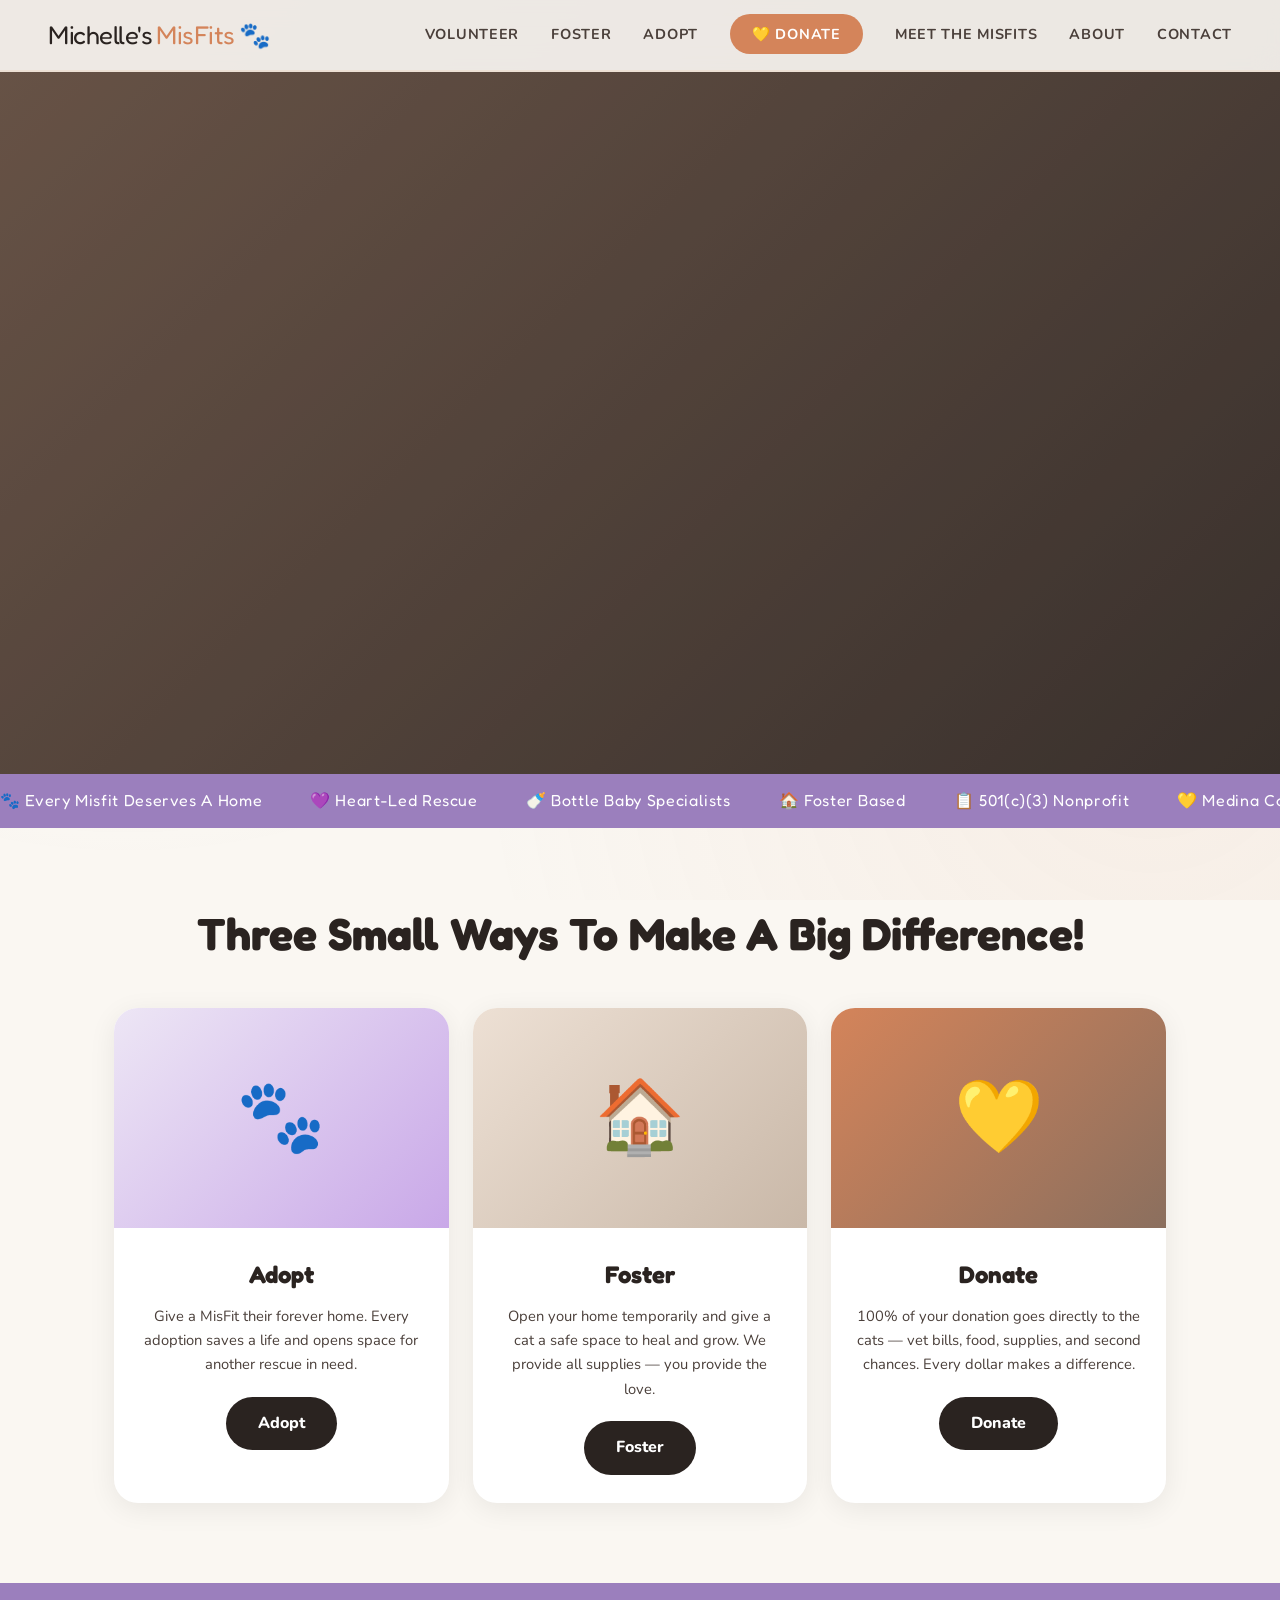
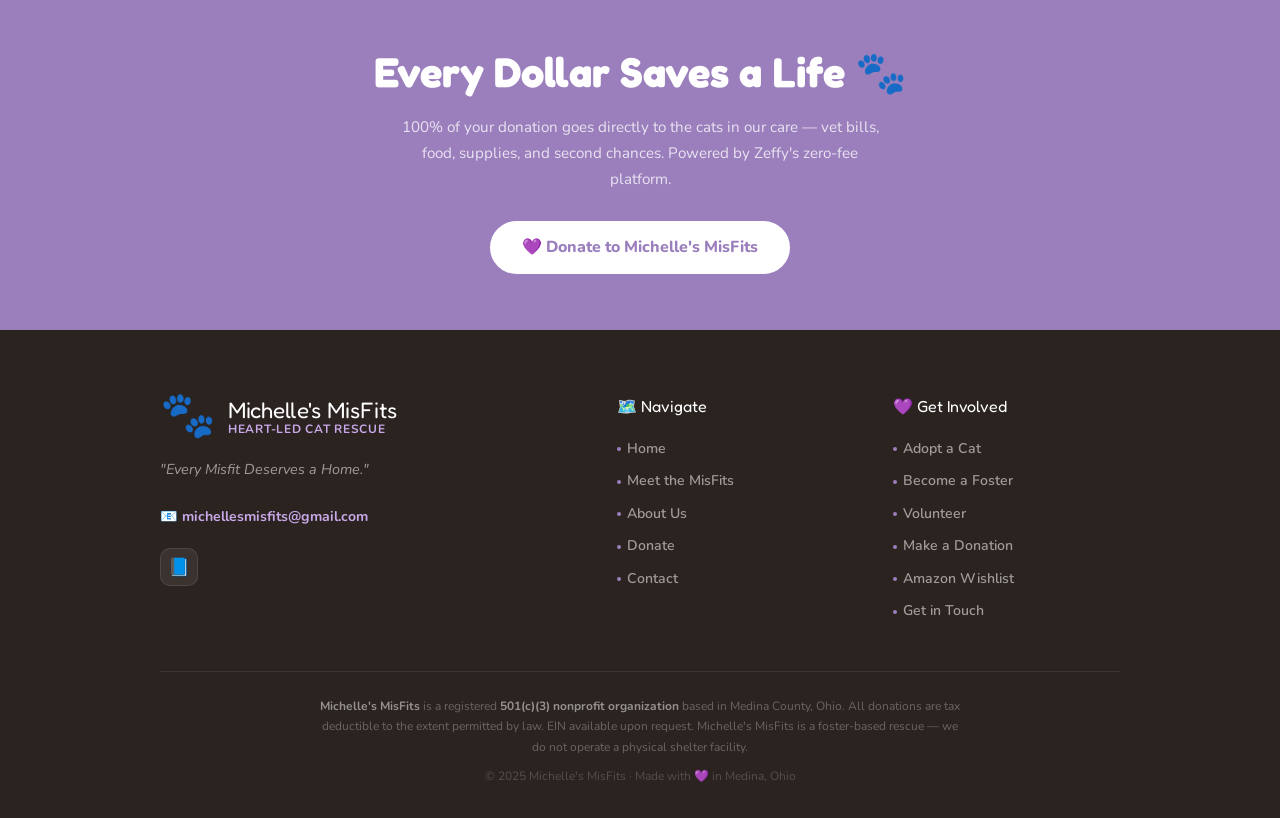
==== commit e2ef9805: "Rebuild homepage to match live site at michellesmisfits.org Stripped homepage from 8+ sections down " ====
--- a/index.html
+++ b/index.html
@@ -12,346 +12,83 @@
 </head>
 <body>
 
-  <!-- HEADER -->
-  <header>
-    <nav>
-      <a href="index.html" class="nav-logo">Michelle's <span>MisFits</span> 🐾</a>
-      <button class="hamburger" onclick="document.querySelector('.nav-links').classList.toggle('open')" aria-label="Toggle menu">
-        <span></span><span></span><span></span>
-      </button>
-      <ul class="nav-links">
-        <li><a href="about.html">About</a></li>
-        <li><a href="meet-the-misfits.html">Meet the MisFits</a></li>
-        <li><a href="adopt.html">Adopt</a></li>
-        <li><a href="foster.html">Foster</a></li>
-        <li><a href="volunteer.html">Volunteer</a></li>
-        <li><a href="contact.html">Contact</a></li>
-        <li><a href="donate.html" class="nav-donate">💛 Donate</a></li>
-      </ul>
-    </nav>
-  </header>
+  <!-- NAV -->
+  <nav>
+    <a href="index.html" class="nav-logo">Michelle's <span>MisFits</span> 🐾</a>
+    <button class="hamburger" onclick="document.querySelector('.nav-links').classList.toggle('open')" aria-label="Toggle menu">
+      <span></span><span></span><span></span>
+    </button>
+    <ul class="nav-links">
+      <li><a href="volunteer.html">Volunteer</a></li>
+      <li><a href="foster.html">Foster</a></li>
+      <li><a href="adopt.html">Adopt</a></li>
+      <li><a href="donate.html" class="nav-donate">💛 Donate</a></li>
+      <li><a href="meet-the-misfits.html">Meet The Misfits</a></li>
+      <li><a href="about.html">About</a></li>
+      <li><a href="contact.html">Contact</a></li>
+    </ul>
+  </nav>
 
-  <!-- HERO -->
-  <section class="hero">
-    <div class="hero-content">
-      <div class="hero-text">
-        <div class="hero-badge">🐱 501(c)(3) Nonprofit Animal Rescue</div>
-        <h1>Every <span class="accent">Misfit</span><br>Deserves a<br><span class="underline">Forever Home</span></h1>
-        <p>We rescue the overlooked, the underdog, the ones who've been passed by. At Michelle's MisFits, every animal gets a second chance — and we need your help to give it to them.</p>
-        <div class="hero-buttons">
-          <a href="meet-the-misfits.html" class="btn btn-primary">🐾 Meet the Misfits</a>
-          <a href="donate.html" class="btn btn-secondary">💛 Donate Now</a>
-          <a href="foster.html" class="btn btn-outline">🏠 Foster a Cat</a>
-        </div>
-      </div>
-      <div class="hero-visual">
-        <div class="floating-cats-circle">
-          <span class="float-cat" style="--i:0">🐱</span>
-          <span class="float-cat" style="--i:1">😺</span>
-          <span class="float-cat" style="--i:2">🐈</span>
-          <span class="float-cat" style="--i:3">🐾</span>
-          <span class="float-cat" style="--i:4">😻</span>
-          <span class="float-cat" style="--i:5">🐈‍⬛</span>
-          <span class="float-cat" style="--i:6">💜</span>
-          <span class="float-cat" style="--i:7">🐱</span>
-        </div>
+  <!-- HERO — full-viewport bg image with marquee at bottom -->
+  <section class="home-hero">
+    <div class="home-hero-overlay"></div>
+    <div class="home-hero-marquee">
+      <div class="marquee-track">
+        <span class="marquee-item">🐾 Every Misfit Deserves A Home</span>
+        <span class="marquee-item">💜 Heart-Led Rescue</span>
+        <span class="marquee-item">🍼 Bottle Baby Specialists</span>
+        <span class="marquee-item">🏠 Foster Based</span>
+        <span class="marquee-item">📋 501(c)(3) Nonprofit</span>
+        <span class="marquee-item">💛 Medina County Ohio</span>
+        <span class="marquee-item">🐾 Every Misfit Deserves A Home</span>
+        <span class="marquee-item">💜 Heart-Led Rescue</span>
+        <span class="marquee-item">🍼 Bottle Baby Specialists</span>
+        <span class="marquee-item">🏠 Foster Based</span>
+        <span class="marquee-item">📋 501(c)(3) Nonprofit</span>
+        <span class="marquee-item">💛 Medina County Ohio</span>
       </div>
     </div>
   </section>
 
-  <!-- MARQUEE STRIP -->
-  <div class="marquee-strip dark">
-    <div class="marquee-inner">
-      <div class="marquee-item"><span class="marquee-dot"></span>🐾 Adopt a Misfit</div>
-      <div class="marquee-item"><span class="marquee-dot"></span>🐾 Foster a Friend</div>
-      <div class="marquee-item"><span class="marquee-dot"></span>🐾 Change a Life</div>
-      <div class="marquee-item"><span class="marquee-dot"></span>🐾 Volunteer Today</div>
-      <div class="marquee-item"><span class="marquee-dot"></span>🐾 Every Misfit Matters</div>
-      <div class="marquee-item"><span class="marquee-dot"></span>🐾 Open Your Heart</div>
-      <div class="marquee-item"><span class="marquee-dot"></span>🐾 Adopt a Misfit</div>
-      <div class="marquee-item"><span class="marquee-dot"></span>🐾 Foster a Friend</div>
-      <div class="marquee-item"><span class="marquee-dot"></span>🐾 Change a Life</div>
-      <div class="marquee-item"><span class="marquee-dot"></span>🐾 Volunteer Today</div>
-      <div class="marquee-item"><span class="marquee-dot"></span>🐾 Every Misfit Matters</div>
-      <div class="marquee-item"><span class="marquee-dot"></span>🐾 Open Your Heart</div>
-    </div>
-  </div>
+  <!-- THREE CARDS -->
+  <section class="three-cards-section">
+    <div class="container">
+      <h2 class="section-title">Three Small Ways To Make A Big Difference!</h2>
+      <div class="three-cards-grid">
 
-  <!-- STATS -->
-  <section class="stats-section reveal">
-    <div class="container">
-      <div class="stats-grid">
-        <div class="stat-card">
-          <div class="stat-number" data-target="200">0</div>
-          <div class="stat-suffix">+</div>
-          <div class="stat-label">Animals Rescued</div>
-        </div>
-        <div class="stat-card">
-          <div class="stat-number" data-target="175">0</div>
-          <div class="stat-suffix">+</div>
-          <div class="stat-label">Happy Adoptions</div>
-        </div>
-        <div class="stat-card">
-          <div class="stat-number" data-target="50">0</div>
-          <div class="stat-suffix">+</div>
-          <div class="stat-label">Active Fosters</div>
-        </div>
-        <div class="stat-card">
-          <div class="stat-number" data-target="30">0</div>
-          <div class="stat-suffix">+</div>
-          <div class="stat-label">Volunteers</div>
-        </div>
-      </div>
-    </div>
-  </section>
-
-  <!-- ADOPTABLE ANIMALS -->
-  <section class="adoptable-section reveal">
-    <div class="container">
-      <h2 class="section-title">Meet Our Adoptable MisFits</h2>
-      <p class="section-subtitle">Each of these special cats is looking for their forever home. Could you be the one?</p>
-      <div class="cat-grid">
-
-        <div class="cat-card reveal">
-          <div class="cat-card-img">
-            <span class="cat-emoji-placeholder">🐱</span>
-            <span class="cat-status-badge available">Available</span>
+        <div class="home-card">
+          <div class="home-card-img" style="background: linear-gradient(135deg, #EDE6F5, #C9A8E8);">
+            <span class="home-card-emoji">🐾</span>
           </div>
-          <div class="cat-card-body">
-            <h3>Butterscotch</h3>
-            <div class="cat-tags">
-              <span class="cat-tag">Snuggly</span>
-              <span class="cat-tag">Gentle</span>
-              <span class="cat-tag">Lap Cat</span>
-            </div>
-            <p>A sweet orange tabby who loves nothing more than curling up in your lap for a long nap.</p>
-            <a href="meet-the-misfits.html" class="btn btn-small">Learn More</a>
+          <div class="home-card-body">
+            <h3>Adopt</h3>
+            <p>Give a MisFit their forever home. Every adoption saves a life and opens space for another rescue in need.</p>
+            <a href="adopt.html" class="btn btn-primary">Adopt</a>
           </div>
         </div>
 
-        <div class="cat-card reveal">
-          <div class="cat-card-img">
-            <span class="cat-emoji-placeholder">🐱</span>
-            <span class="cat-status-badge available">Available</span>
+        <div class="home-card">
+          <div class="home-card-img" style="background: linear-gradient(135deg, #EDE0D4, #C9B8A8);">
+            <span class="home-card-emoji">🏠</span>
           </div>
-          <div class="cat-card-body">
-            <h3>Professor Paws</h3>
-            <div class="cat-tags">
-              <span class="cat-tag">Curious</span>
-              <span class="cat-tag">Playful</span>
-              <span class="cat-tag">Smart</span>
-            </div>
-            <p>This clever tuxedo cat loves to investigate everything and will keep you entertained for hours.</p>
-            <a href="meet-the-misfits.html" class="btn btn-small">Learn More</a>
+          <div class="home-card-body">
+            <h3>Foster</h3>
+            <p>Open your home temporarily and give a cat a safe space to heal and grow. We provide all supplies — you provide the love.</p>
+            <a href="foster.html" class="btn btn-primary">Foster</a>
           </div>
         </div>
 
-        <div class="cat-card reveal">
-          <div class="cat-card-img">
-            <span class="cat-emoji-placeholder">🐈‍⬛</span>
-            <span class="cat-status-badge available">Available</span>
+        <div class="home-card">
+          <div class="home-card-img" style="background: linear-gradient(135deg, #D4845A, #8B6F5E);">
+            <span class="home-card-emoji">💛</span>
           </div>
-          <div class="cat-card-body">
-            <h3>Midnight</h3>
-            <div class="cat-tags">
-              <span class="cat-tag">Mysterious</span>
-              <span class="cat-tag">Affectionate</span>
-              <span class="cat-tag">Calm</span>
-            </div>
-            <p>A sleek black beauty with emerald eyes who just wants someone to love her unconditionally.</p>
-            <a href="meet-the-misfits.html" class="btn btn-small">Learn More</a>
+          <div class="home-card-body">
+            <h3>Donate</h3>
+            <p>100% of your donation goes directly to the cats — vet bills, food, supplies, and second chances. Every dollar makes a difference.</p>
+            <a href="donate.html" class="btn btn-primary">Donate</a>
           </div>
         </div>
 
-        <div class="cat-card reveal">
-          <div class="cat-card-img">
-            <span class="cat-emoji-placeholder">😺</span>
-            <span class="cat-status-badge available">Available</span>
-          </div>
-          <div class="cat-card-body">
-            <h3>Waffles</h3>
-            <div class="cat-tags">
-              <span class="cat-tag">Goofy</span>
-              <span class="cat-tag">Friendly</span>
-              <span class="cat-tag">Social</span>
-            </div>
-            <p>This orange goofball will greet you at the door and follow you everywhere like a puppy.</p>
-            <a href="meet-the-misfits.html" class="btn btn-small">Learn More</a>
-          </div>
-        </div>
-
-        <div class="cat-card reveal">
-          <div class="cat-card-img">
-            <span class="cat-emoji-placeholder">😻</span>
-            <span class="cat-status-badge available">Available</span>
-          </div>
-          <div class="cat-card-body">
-            <h3>Sir Reginald</h3>
-            <div class="cat-tags">
-              <span class="cat-tag">Distinguished</span>
-              <span class="cat-tag">Regal</span>
-              <span class="cat-tag">Senior</span>
-            </div>
-            <p>A dignified senior gentleman who brings calm and class to any home. He's earned his royal title.</p>
-            <a href="meet-the-misfits.html" class="btn btn-small">Learn More</a>
-          </div>
-        </div>
-
-        <div class="cat-card reveal">
-          <div class="cat-card-img">
-            <span class="cat-emoji-placeholder">🐈</span>
-            <span class="cat-status-badge available">Available</span>
-          </div>
-          <div class="cat-card-body">
-            <h3>Biscuit</h3>
-            <div class="cat-tags">
-              <span class="cat-tag">Kneady</span>
-              <span class="cat-tag">Sweet</span>
-              <span class="cat-tag">Cozy</span>
-            </div>
-            <p>True to her name, Biscuit loves to make biscuits on every blanket she can find. A true comfort queen.</p>
-            <a href="meet-the-misfits.html" class="btn btn-small">Learn More</a>
-          </div>
-        </div>
-
-      </div>
-      <div class="section-cta">
-        <a href="meet-the-misfits.html" class="btn btn-primary">🐾 View All Adoptable Cats</a>
-      </div>
-    </div>
-  </section>
-
-  <!-- THREE WAYS TO HELP -->
-  <section class="ways-section dark reveal">
-    <div class="container">
-      <h2 class="section-title light">Three Ways to Help</h2>
-      <p class="section-subtitle light">Whether you can open your home, give your time, or make a donation — every bit of help changes a cat's life.</p>
-      <div class="ways-grid">
-        <div class="way-card reveal">
-          <div class="way-icon">🐾</div>
-          <h3>Adopt</h3>
-          <p>Give a MisFit their forever home. Browse our available cats and find your perfect match. Every adoption saves a life and opens space for another rescue.</p>
-          <a href="adopt.html" class="btn btn-outline light">Start Your Adoption</a>
-        </div>
-        <div class="way-card reveal">
-          <div class="way-icon">🏠</div>
-          <h3>Foster</h3>
-          <p>Open your home temporarily and give a cat a safe space to heal and grow. We provide all supplies — you provide the love.</p>
-          <a href="foster.html" class="btn btn-outline light">Become a Foster</a>
-        </div>
-        <div class="way-card reveal">
-          <div class="way-icon">💛</div>
-          <h3>Donate</h3>
-          <p>100% of your donation goes directly to the cats — vet bills, food, supplies, and second chances. Every dollar makes a difference.</p>
-          <a href="donate.html" class="btn btn-outline light">Make a Gift</a>
-        </div>
-      </div>
-    </div>
-  </section>
-
-  <!-- DONATE TIERS -->
-  <section class="donate-tiers-section reveal">
-    <div class="container">
-      <h2 class="section-title">Your Donation Makes a Difference</h2>
-      <p class="section-subtitle">Every dollar goes directly to the cats in our care. Choose an amount that works for you.</p>
-      <div class="tiers-grid">
-        <div class="tier-card" data-amount="10">
-          <div class="tier-amount">$10</div>
-          <div class="tier-icon">🍽️</div>
-          <h3>Feed a MisFit</h3>
-          <p>Provides a week of nutritious food for one rescue cat in our care.</p>
-          <a href="donate.html" class="btn btn-outline">Donate $10</a>
-        </div>
-        <div class="tier-card" data-amount="25">
-          <div class="tier-amount">$25</div>
-          <div class="tier-icon">💊</div>
-          <h3>Vet Visit Fund</h3>
-          <p>Covers vaccines and a basic wellness check for a newly rescued cat.</p>
-          <a href="donate.html" class="btn btn-outline">Donate $25</a>
-        </div>
-        <div class="tier-card featured" data-amount="50">
-          <div class="tier-badge">Most Popular</div>
-          <div class="tier-amount">$50</div>
-          <div class="tier-icon">🏥</div>
-          <h3>Medical Care</h3>
-          <p>Helps fund spay/neuter surgery and critical medical treatments for a rescue.</p>
-          <a href="donate.html" class="btn btn-primary">Donate $50</a>
-        </div>
-        <div class="tier-card" data-amount="100">
-          <div class="tier-amount">$100</div>
-          <div class="tier-icon">💜</div>
-          <h3>Second Chance Sponsor</h3>
-          <p>Sponsors an entire rescue journey — from intake to forever home, you make it possible.</p>
-          <a href="donate.html" class="btn btn-outline">Donate $100</a>
-        </div>
-      </div>
-    </div>
-  </section>
-
-  <!-- SUCCESS STORIES -->
-  <section class="stories-section reveal">
-    <div class="container">
-      <h2 class="section-title">Happy Tails: Success Stories</h2>
-      <p class="section-subtitle">These MisFits found their forever homes — and their families couldn't be happier.</p>
-      <div class="stories-grid">
-
-        <div class="story-card reveal">
-          <div class="story-img">
-            <span class="story-emoji">🐱</span>
-          </div>
-          <div class="story-body">
-            <h3>Pickles</h3>
-            <span class="story-tag">Adopted 2024</span>
-            <p>"Pickles was terrified when we first brought him home. Now he sleeps on my pillow every night and greets me at the door. He's the sweetest boy — we can't imagine life without him."</p>
-          </div>
-        </div>
-
-        <div class="story-card reveal">
-          <div class="story-img">
-            <span class="story-emoji">🐈</span>
-          </div>
-          <div class="story-body">
-            <h3>Mango & Papaya</h3>
-            <span class="story-tag">Adopted Together 2024</span>
-            <p>"We fostered these bonded siblings and fell in love instantly. They're inseparable — always grooming each other and playing together. Foster fails are the best kind of fail!"</p>
-          </div>
-        </div>
-
-        <div class="story-card reveal">
-          <div class="story-img">
-            <span class="story-emoji">😺</span>
-          </div>
-          <div class="story-body">
-            <h3>Captain</h3>
-            <span class="story-tag">Adopted 2023</span>
-            <p>"Captain lost an eye before he was rescued, but that doesn't slow him down one bit. He's the bravest, most loving cat we've ever had. Michelle's MisFits gave him a second chance."</p>
-          </div>
-        </div>
-
-        <div class="story-card reveal">
-          <div class="story-img">
-            <span class="story-emoji">😻</span>
-          </div>
-          <div class="story-body">
-            <h3>Luna</h3>
-            <span class="story-tag">Adopted 2024</span>
-            <p>"Luna was found as a stray, underweight and scared. Now she's a healthy, happy girl who rules the house. Thank you, Michelle's MisFits, for saving our baby."</p>
-          </div>
-        </div>
-
-      </div>
-    </div>
-  </section>
-
-  <!-- CTA SECTION -->
-  <section class="cta-section reveal">
-    <div class="container">
-      <h2>Ready to Join the Misfits Family?</h2>
-      <p>Whether you adopt, foster, volunteer, or donate — you become part of something bigger. Every act of kindness ripples outward and changes a life.</p>
-      <div class="cta-buttons">
-        <a href="meet-the-misfits.html" class="btn btn-white">🐾 Meet Our Cats</a>
-        <a href="foster.html" class="btn btn-white">🏠 Start Fostering</a>
-        <a href="donate.html" class="btn btn-white">💛 Donate Now</a>
       </div>
     </div>
   </section>
@@ -392,10 +129,11 @@
       <div class="footer-nav-col">
         <div class="footer-nav-title">💜 Get Involved</div>
         <ul class="footer-nav-list">
-          <li><a href="meet-the-misfits.html"><span class="nav-dot"></span>Adopt a Cat</a></li>
+          <li><a href="adopt.html"><span class="nav-dot"></span>Adopt a Cat</a></li>
           <li><a href="foster.html"><span class="nav-dot"></span>Become a Foster</a></li>
           <li><a href="volunteer.html"><span class="nav-dot"></span>Volunteer</a></li>
           <li><a href="donate.html"><span class="nav-dot"></span>Make a Donation</a></li>
+          <li><a href="https://www.amazon.com" target="_blank"><span class="nav-dot"></span>Amazon Wishlist</a></li>
           <li><a href="contact.html"><span class="nav-dot"></span>Get in Touch</a></li>
         </ul>
       </div>
@@ -408,60 +146,5 @@
     </div>
   </footer>
 
-  <!-- SCRIPTS -->
-  <script>
-    // Scroll Reveal Observer
-    const revealElements = document.querySelectorAll('.reveal');
-    const revealObserver = new IntersectionObserver((entries) => {
-      entries.forEach(entry => {
-        if (entry.isIntersecting) {
-          entry.target.classList.add('revealed');
-          revealObserver.unobserve(entry.target);
-        }
-      });
-    }, { threshold: 0.15 });
-
-    revealElements.forEach(el => revealObserver.observe(el));
-
-    // Animated Counters
-    const counters = document.querySelectorAll('.stat-number');
-    const counterObserver = new IntersectionObserver((entries) => {
-      entries.forEach(entry => {
-        if (entry.isIntersecting) {
-          const el = entry.target;
-          const target = parseInt(el.getAttribute('data-target'));
-          const duration = 2000;
-          const startTime = performance.now();
-
-          function updateCounter(currentTime) {
-            const elapsed = currentTime - startTime;
-            const progress = Math.min(elapsed / duration, 1);
-            const eased = 1 - Math.pow(1 - progress, 3);
-            el.textContent = Math.floor(eased * target);
-            if (progress < 1) {
-              requestAnimationFrame(updateCounter);
-            } else {
-              el.textContent = target;
-            }
-          }
-
-          requestAnimationFrame(updateCounter);
-          counterObserver.unobserve(el);
-        }
-      });
-    }, { threshold: 0.5 });
-
-    counters.forEach(counter => counterObserver.observe(counter));
-
-    // Tier Card Click
-    document.querySelectorAll('.tier-card').forEach(card => {
-      card.addEventListener('click', (e) => {
-        if (e.target.tagName === 'A') return;
-        const link = card.querySelector('a');
-        if (link) link.click();
-      });
-    });
-  </script>
-
 </body>
 </html>
--- a/styles.css
+++ b/styles.css
@@ -1,3 +1,9 @@
+/* ==========================================================================
+   Michelle's MisFits — Complete Stylesheet
+   Covers all 8 pages: index, about, donate, contact,
+   meet-the-misfits, adopt, foster, volunteer
+   ========================================================================== */
+
 /* ===== RESET & VARIABLES ===== */
 *, *::before, *::after { box-sizing: border-box; margin: 0; padding: 0; }
 
@@ -50,6 +56,47 @@
 a { color: var(--purple); text-decoration: none; transition: color 0.2s; }
 a:hover { color: var(--orange); }
 
+/* ===== UTILITY ===== */
+.text-center { text-align: center; }
+.mt-2 { margin-top: 2rem; }
+.mt-3 { margin-top: 3rem; }
+.mb-2 { margin-bottom: 2rem; }
+.container { max-width: 1100px; margin: 0 auto; padding: 0 24px; }
+header { position: relative; z-index: 100; }
+
+/* ===== ANIMATIONS ===== */
+@keyframes fadeUp {
+  from { opacity: 0; transform: translateY(24px); }
+  to { opacity: 1; transform: translateY(0); }
+}
+
+@keyframes float {
+  0%, 100% { transform: translateY(0); }
+  50% { transform: translateY(-14px); }
+}
+
+@keyframes marquee {
+  from { transform: translateX(0); }
+  to { transform: translateX(-50%); }
+}
+
+@keyframes bounce {
+  0%, 100% { transform: translateY(0); opacity: 0.5; }
+  50% { transform: translateY(6px); opacity: 1; }
+}
+
+/* Scroll reveal */
+.reveal {
+  opacity: 0;
+  transform: translateY(24px);
+  transition: opacity 0.6s ease, transform 0.6s ease;
+}
+.reveal.visible,
+.reveal.revealed {
+  opacity: 1;
+  transform: translateY(0);
+}
+
 /* ===== NAV ===== */
 nav {
   position: fixed;
@@ -85,7 +132,6 @@
   list-style: none;
   align-items: center;
 }
-
 .nav-links a {
   font-family: 'Nunito', sans-serif;
   font-weight: 700;
@@ -126,7 +172,1763 @@
   transition: 0.3s;
 }
 
+/* ===== BUTTONS ===== */
+.btn {
+  font-family: 'Nunito', sans-serif;
+  font-weight: 800;
+  font-size: 1rem;
+  padding: 14px 32px;
+  border-radius: 50px;
+  border: none;
+  cursor: pointer;
+  text-decoration: none;
+  transition: transform 0.2s, box-shadow 0.2s;
+  display: inline-flex;
+  align-items: center;
+  gap: 8px;
+}
+.btn:hover { transform: translateY(-2px); box-shadow: 0 8px 24px rgba(0,0,0,0.12); }
+
+.btn-primary { background: var(--dark); color: white; }
+.btn-primary:hover { color: white; }
+.btn-secondary { background: var(--orange); color: white; }
+.btn-secondary:hover { color: white; }
+.btn-outline { background: transparent; color: var(--dark); border: 2.5px solid var(--dark); }
+.btn-outline:hover { color: var(--dark); }
+.btn-outline.light { color: white; border-color: rgba(255,255,255,0.4); }
+.btn-outline.light:hover { background: rgba(255,255,255,0.1); color: white; }
+.btn-purple { background: var(--purple); color: white; }
+.btn-purple:hover { background: var(--dark); color: white; transform: translateY(-2px); box-shadow: 0 8px 28px rgba(155,127,189,0.35); }
+.btn-white { background: white; color: var(--purple); }
+.btn-white:hover { background: var(--dark); color: white; }
+.btn-small { padding: 8px 18px; font-size: 0.85rem; border-radius: 50px; }
+.btn-lg { padding: 18px 40px; font-size: 1.1rem; }
+.btn-block { width: 100%; justify-content: center; }
+
+/* ===== SECTION HEADERS ===== */
+.section-header {
+  text-align: center;
+  margin-bottom: 56px;
+}
+
+.section-tag {
+  font-weight: 800;
+  font-size: 0.75rem;
+  text-transform: uppercase;
+  letter-spacing: 0.12em;
+  color: var(--purple);
+  display: block;
+  margin-bottom: 10px;
+}
+
+.section-title {
+  font-family: 'Fredoka One', cursive;
+  font-size: clamp(1.8rem, 4vw, 2.8rem);
+  color: var(--dark);
+  line-height: 1.15;
+  text-align: center;
+}
+.section-title.light { color: white; }
+
+.section-sub {
+  font-size: 0.95rem;
+  color: var(--brown);
+  margin-top: 10px;
+  max-width: 500px;
+  margin-left: auto;
+  margin-right: auto;
+  line-height: 1.7;
+  text-align: center;
+}
+.section-sub.light { color: rgba(255,255,255,0.65); }
+
+.section-subtitle {
+  font-size: 0.95rem;
+  color: var(--brown);
+  margin-top: 10px;
+  max-width: 600px;
+  margin-left: auto;
+  margin-right: auto;
+  line-height: 1.7;
+  text-align: center;
+  margin-bottom: 2.5rem;
+}
+.section-subtitle.light { color: rgba(255,255,255,0.65); }
+
+/* =========================================================================
+   HOMEPAGE (index.html) — Simplified
+   ========================================================================= */
+
+/* --- Home Hero: full-viewport bg image with marquee pinned to bottom --- */
+.home-hero {
+  position: relative;
+  min-height: 92vh;
+  background: linear-gradient(135deg, #8B6F5E 0%, #4A3F3A 100%);
+  background-size: cover;
+  background-position: center;
+  display: flex;
+  align-items: flex-end;
+  overflow: hidden;
+}
+
+.home-hero-overlay {
+  position: absolute;
+  inset: 0;
+  background: rgba(0,0,0,0.25);
+  z-index: 1;
+}
+
+.home-hero-marquee {
+  position: relative;
+  z-index: 2;
+  width: 100%;
+  background: var(--purple);
+  padding: 14px 0;
+  overflow: hidden;
+}
+
+.home-hero-marquee .marquee-track {
+  display: flex;
+  gap: 48px;
+  animation: marquee 22s linear infinite;
+  white-space: nowrap;
+  width: max-content;
+}
+
+.home-hero-marquee .marquee-item {
+  font-family: 'Fredoka One', cursive;
+  font-size: 1rem;
+  color: white;
+  letter-spacing: 0.04em;
+  display: flex;
+  align-items: center;
+  gap: 10px;
+}
+
+/* --- Three Cards Section --- */
+.three-cards-section {
+  padding: 80px 0;
+  position: relative;
+  z-index: 1;
+}
+
+.three-cards-section .section-title {
+  margin-bottom: 48px;
+}
+
+.three-cards-grid {
+  display: grid;
+  grid-template-columns: repeat(3, 1fr);
+  gap: 24px;
+}
+
+.home-card {
+  background: white;
+  border-radius: 24px;
+  overflow: hidden;
+  box-shadow: 0 6px 28px rgba(0,0,0,0.07);
+  transition: transform 0.3s, box-shadow 0.3s;
+}
+.home-card:hover {
+  transform: translateY(-8px);
+  box-shadow: 0 16px 48px rgba(0,0,0,0.12);
+}
+
+.home-card-img {
+  height: 220px;
+  display: flex;
+  align-items: center;
+  justify-content: center;
+}
+.home-card-emoji {
+  font-size: 4.5rem;
+}
+
+.home-card-body {
+  padding: 28px 24px;
+  text-align: center;
+}
+.home-card-body h3 {
+  font-family: 'Fredoka One', cursive;
+  font-size: 1.5rem;
+  color: var(--dark);
+  margin-bottom: 10px;
+}
+.home-card-body p {
+  font-size: 0.92rem;
+  color: var(--charcoal);
+  line-height: 1.65;
+  margin-bottom: 20px;
+}
+
+/* =========================================================================
+   MARQUEE (all variants — inner pages)
+   ========================================================================= */
+.marquee-strip,
+.marquee-bar,
+.marquee {
+  background: var(--purple);
+  padding: 14px 0;
+  overflow: hidden;
+  position: relative;
+  z-index: 1;
+}
+.marquee-strip.dark { background: var(--dark); }
+.marquee-strip.dark .marquee-item { color: var(--cream); }
+
+.marquee-inner,
+.marquee-strip .marquee-track,
+.marquee-bar .marquee-track,
+.marquee .marquee-track {
+  display: flex;
+  gap: 48px;
+  animation: marquee 22s linear infinite;
+  white-space: nowrap;
+  width: max-content;
+}
+
+.marquee-item,
+.marquee .marquee-track span {
+  font-family: 'Fredoka One', cursive;
+  font-size: 1rem;
+  color: white;
+  letter-spacing: 0.04em;
+  display: flex;
+  align-items: center;
+  gap: 10px;
+}
+
+.marquee-dot { color: var(--orange); font-size: 1.5rem; }
+.marquee-sep { color: rgba(255,255,255,0.4); }
+
+/* =========================================================================
+   PAGE HEROES (inner pages: about, donate, contact, meet, adopt, foster, volunteer)
+   ========================================================================= */
+.page-hero {
+  background: var(--dark);
+  padding: 140px 24px 100px;
+  text-align: center;
+  position: relative;
+  overflow: hidden;
+  min-height: 50vh;
+  display: flex;
+  align-items: center;
+  justify-content: center;
+}
+
+.page-hero .hero-content {
+  position: relative;
+  z-index: 2;
+  text-align: center;
+  max-width: 700px;
+  margin: 0 auto;
+  display: block;
+}
+
+.hero-inner {
+  position: relative;
+  z-index: 2;
+  text-align: center;
+  max-width: 700px;
+  margin: 0 auto;
+}
+
+.page-hero h1 {
+  font-family: 'Fredoka One', cursive;
+  font-size: clamp(2.5rem, 6vw, 4.5rem);
+  color: white;
+  line-height: 1.1;
+  margin-bottom: 20px;
+  animation: fadeUp 0.6s 0.1s ease both;
+}
+.page-hero h1 .accent { color: var(--purple-light); }
+.page-hero h1 .highlight { color: var(--purple-light); }
+.page-hero h1 .paw { color: var(--purple-light); }
+
+.hero-eyebrow {
+  display: inline-flex;
+  align-items: center;
+  gap: 8px;
+  background: rgba(155,127,189,0.2);
+  border: 1px solid rgba(155,127,189,0.3);
+  color: var(--purple-light);
+  font-weight: 800;
+  font-size: 0.72rem;
+  letter-spacing: 0.14em;
+  text-transform: uppercase;
+  padding: 7px 20px;
+  border-radius: 50px;
+  margin-bottom: 22px;
+  animation: fadeUp 0.5s ease both;
+}
+
+.hero-tag {
+  display: inline-block;
+  background: rgba(155,127,189,0.25);
+  color: var(--purple-light);
+  font-weight: 800;
+  font-size: 0.75rem;
+  letter-spacing: 0.12em;
+  text-transform: uppercase;
+  padding: 6px 18px;
+  border-radius: 50px;
+  margin-bottom: 20px;
+  animation: fadeUp 0.6s ease both;
+}
+
+.eyebrow,
+.eyebrow-badge {
+  display: inline-flex;
+  align-items: center;
+  gap: 8px;
+  background: rgba(155,127,189,0.2);
+  border: 1px solid rgba(155,127,189,0.3);
+  color: var(--purple-light);
+  font-weight: 800;
+  font-size: 0.72rem;
+  letter-spacing: 0.14em;
+  text-transform: uppercase;
+  padding: 7px 20px;
+  border-radius: 50px;
+  margin-bottom: 22px;
+  animation: fadeUp 0.5s ease both;
+}
+
+.hero-sub {
+  color: rgba(255,255,255,0.6);
+  font-size: 1rem;
+  max-width: 560px;
+  margin: 0 auto;
+  line-height: 1.8;
+  animation: fadeUp 0.5s 0.2s ease both;
+}
+
+.subtitle {
+  color: rgba(255,255,255,0.7);
+  font-size: 1.05rem;
+  max-width: 560px;
+  margin: 0 auto;
+  line-height: 1.75;
+}
+
+/* Floating cats in heroes */
+.floating-cats {
+  display: flex;
+  justify-content: center;
+  gap: 32px;
+  margin-top: 48px;
+  animation: fadeUp 0.5s 0.3s ease both;
+}
+.float-cat {
+  font-size: 2.8rem;
+  animation: float 3s ease-in-out infinite;
+  filter: drop-shadow(0 8px 16px rgba(0,0,0,0.3));
+}
+.float-cat:nth-child(2) { animation-delay: 0.5s; }
+.float-cat:nth-child(3) { animation-delay: 1s; }
+.float-cat:nth-child(4) { animation-delay: 1.5s; }
+.float-cat:nth-child(5) { animation-delay: 2s; }
+.float-cat-1 { animation-delay: 0s; }
+.float-cat-2 { animation-delay: 0.4s; }
+.float-cat-3 { animation-delay: 0.8s; }
+.float-cat-4 { animation-delay: 1.2s; }
+.float-cat-5 { animation-delay: 1.6s; }
+.cat-1 { animation-delay: 0s; }
+.cat-2 { animation-delay: 0.5s; }
+.cat-3 { animation-delay: 1s; }
+
+/* Decorative hero paws */
+.page-hero .deco-paw {
+  position: absolute;
+  font-size: 22rem;
+  opacity: 0.025;
+  pointer-events: none;
+  user-select: none;
+}
+.deco-paw-1 { top: -80px; left: -80px; transform: rotate(-20deg); }
+.deco-paw-2 { bottom: -60px; right: -60px; transform: rotate(15deg); }
+
+.hero-paw {
+  position: absolute;
+  font-size: 18rem;
+  opacity: 0.03;
+  pointer-events: none;
+  user-select: none;
+}
+.hero-paw-1 { top: -60px; left: -60px; transform: rotate(-25deg); }
+.hero-paw-2 { bottom: -40px; right: -30px; transform: rotate(20deg); }
+.hero-paw-3 { top: 40%; left: 60%; transform: rotate(10deg); font-size: 12rem; }
+
+.decorative-paws { position: absolute; inset: 0; pointer-events: none; overflow: hidden; }
+.paw-float {
+  position: absolute;
+  font-size: 18rem;
+  opacity: 0.03;
+  user-select: none;
+}
+.paw-1 { top: -60px; left: -60px; transform: rotate(-25deg); }
+.paw-2 { bottom: -40px; right: -30px; transform: rotate(20deg); }
+.paw-3 { top: 30%; left: 55%; font-size: 12rem; transform: rotate(10deg); }
+
+/* Promise badge (donate hero) */
+.promise-badge {
+  display: inline-flex;
+  align-items: center;
+  gap: 10px;
+  background: rgba(255,255,255,0.08);
+  border: 1px solid rgba(255,255,255,0.12);
+  padding: 12px 24px;
+  border-radius: 50px;
+  color: rgba(255,255,255,0.85);
+  font-weight: 700;
+  font-size: 0.88rem;
+  animation: fadeUp 0.6s 0.3s ease both;
+  margin-top: 24px;
+}
+.green-dot { width: 8px; height: 8px; background: var(--green); border-radius: 50%; flex-shrink: 0; }
+
+/* =========================================================================
+   ABOUT PAGE
+   ========================================================================= */
+.about-hero {
+  min-height: 80vh;
+  display: flex;
+  align-items: center;
+  justify-content: center;
+}
+.about-hero .hero-content {
+  text-align: center;
+  max-width: 800px;
+  margin: 0 auto;
+}
+.about-hero h1 {
+  font-family: 'Fredoka One', cursive;
+  font-size: clamp(2.8rem, 7vw, 5rem);
+  color: white;
+  line-height: 1.05;
+  margin-bottom: 24px;
+  animation: fadeUp 0.5s 0.1s ease both;
+}
+.about-hero .accent { color: var(--purple-light); }
+.about-hero .mission-quote {
+  max-width: 680px;
+  margin: 0 auto 32px;
+  color: rgba(255,255,255,0.85);
+  font-size: clamp(1rem, 2vw, 1.2rem);
+  line-height: 1.85;
+  animation: fadeUp 0.6s 0.2s ease both;
+}
+
+.mission-quote {
+  max-width: 680px;
+  margin: 0 auto 48px;
+  animation: fadeUp 0.6s 0.2s ease both;
+  position: relative;
+}
+
+.floating-kittens {
+  display: flex;
+  gap: 24px;
+  justify-content: center;
+  margin-top: 32px;
+}
+.float-emoji {
+  font-size: 2.6rem;
+  animation: float 3s ease-in-out infinite;
+  filter: drop-shadow(0 6px 12px rgba(0,0,0,0.4));
+}
+.float-1 { animation-delay: 0s; }
+.float-2 { animation-delay: 0.4s; font-size: 3.2rem; }
+.float-3 { animation-delay: 0.8s; }
+.float-4 { animation-delay: 1.2s; font-size: 2.2rem; }
+
+.scroll-hint {
+  position: absolute;
+  bottom: 32px;
+  left: 50%;
+  transform: translateX(-50%);
+  display: flex;
+  flex-direction: column;
+  align-items: center;
+  gap: 6px;
+  color: rgba(255,255,255,0.3);
+  font-size: 0.72rem;
+  font-weight: 700;
+  letter-spacing: 0.1em;
+  text-transform: uppercase;
+  animation: fadeUp 0.6s 0.5s ease both;
+}
+.scroll-arrow {
+  animation: bounce 1.5s ease-in-out infinite;
+  color: var(--purple-light);
+  font-size: 1.2rem;
+}
+
+/* --- Story section grid (about page) --- */
+.story-section-grid {
+  max-width: 960px;
+  margin: 0 auto;
+  padding: 88px 24px;
+  display: grid;
+  grid-template-columns: 1fr 1fr;
+  gap: 64px;
+  align-items: center;
+}
+.story-section-grid .story-text h2 {
+  font-family: 'Fredoka One', cursive;
+  font-size: clamp(2rem, 4vw, 3rem);
+  color: var(--dark);
+  line-height: 1.1;
+  margin-bottom: 24px;
+}
+.story-text .section-tag {
+  text-align: left;
+}
+.story-body {
+  font-size: 0.97rem;
+  color: var(--charcoal);
+  line-height: 1.9;
+  margin-bottom: 20px;
+}
+.story-body p { margin-bottom: 16px; }
+.story-body strong { color: var(--purple); font-weight: 800; }
+
+.founder-signature {
+  font-family: 'Lora', serif;
+  font-style: italic;
+  font-size: 1.3rem;
+  color: var(--purple);
+  margin-top: 28px;
+}
+
+/* Story collage */
+.story-collage {
+  position: relative;
+  display: grid;
+  grid-template-columns: 1fr 1fr;
+  grid-template-rows: 1fr 1fr;
+  gap: 12px;
+}
+.collage-photo {
+  background: var(--purple-bg);
+  border-radius: 20px;
+  display: flex;
+  align-items: center;
+  justify-content: center;
+  overflow: hidden;
+  box-shadow: 0 4px 16px rgba(0,0,0,0.08);
+  transition: transform 0.3s;
+  min-height: 140px;
+}
+.collage-photo:hover { transform: scale(1.03) rotate(1deg); }
+.collage-photo-1 { grid-row: span 2; min-height: 300px; }
+.collage-emoji { font-size: 3.5rem; }
+.collage-badge {
+  position: absolute;
+  bottom: -16px;
+  right: -16px;
+  background: var(--purple);
+  color: white;
+  font-family: 'Fredoka One', cursive;
+  font-size: 0.88rem;
+  padding: 10px 20px;
+  border-radius: 50px;
+  box-shadow: 0 4px 16px rgba(155,127,189,0.4);
+  white-space: nowrap;
+}
+
+/* --- Heart values section --- */
+.heart-section {
+  background: var(--purple-bg);
+  padding: 88px 24px;
+  text-align: center;
+}
+.heart-section > .section-tag {
+  display: block;
+  text-align: center;
+  margin-bottom: 10px;
+}
+.heart-section > h2 {
+  font-family: 'Fredoka One', cursive;
+  font-size: clamp(1.8rem, 4vw, 2.8rem);
+  color: var(--dark);
+  text-align: center;
+  margin-bottom: 56px;
+}
+
+.values-grid {
+  display: grid;
+  grid-template-columns: repeat(3, 1fr);
+  gap: 20px;
+  max-width: 960px;
+  margin: 0 auto;
+}
+.value-card {
+  background: white;
+  border-radius: 24px;
+  padding: 36px 28px;
+  text-align: center;
+  box-shadow: 0 4px 20px rgba(0,0,0,0.06);
+  transition: transform 0.3s, box-shadow 0.3s;
+  position: relative;
+  overflow: hidden;
+}
+.value-card::before {
+  content: '';
+  position: absolute;
+  top: 0; left: 0; right: 0;
+  height: 4px;
+  background: linear-gradient(90deg, var(--purple), var(--purple-light));
+  border-radius: 4px 4px 0 0;
+}
+.value-card:hover {
+  transform: translateY(-8px);
+  box-shadow: 0 16px 40px rgba(155,127,189,0.18);
+}
+.value-icon { font-size: 3rem; display: block; margin-bottom: 16px; }
+.value-card h3 {
+  font-family: 'Fredoka One', cursive;
+  font-size: 1.3rem;
+  color: var(--dark);
+  margin-bottom: 10px;
+}
+.value-card p { font-size: 0.88rem; color: var(--brown); line-height: 1.7; }
+
+/* --- Numbers section --- */
+.numbers-section {
+  background: var(--dark);
+  padding: 88px 24px;
+  text-align: center;
+}
+.numbers-section > .section-tag {
+  display: block;
+  text-align: center;
+  margin-bottom: 10px;
+  color: var(--purple-light);
+}
+.numbers-section > h2 {
+  font-family: 'Fredoka One', cursive;
+  font-size: clamp(1.8rem, 4vw, 2.8rem);
+  color: white;
+  text-align: center;
+  margin-bottom: 56px;
+}
+
+.numbers-grid {
+  display: grid;
+  grid-template-columns: repeat(4, 1fr);
+  gap: 24px;
+  max-width: 860px;
+  margin: 0 auto;
+}
+.number-card {
+  background: rgba(255,255,255,0.05);
+  border: 1px solid rgba(255,255,255,0.08);
+  border-radius: 20px;
+  padding: 32px 16px;
+  transition: background 0.3s;
+}
+.number-card:hover { background: rgba(155,127,189,0.15); }
+
+.number-value {
+  font-family: 'Fredoka One', cursive;
+  font-size: 3rem;
+  color: var(--purple-light);
+  display: block;
+  line-height: 1;
+  margin-bottom: 6px;
+}
+.number-label {
+  font-size: 0.82rem;
+  color: rgba(255,255,255,0.5);
+  font-weight: 700;
+  text-transform: uppercase;
+  letter-spacing: 0.08em;
+}
+
+/* --- Promise section --- */
+.promise-section {
+  max-width: 860px;
+  margin: 88px auto;
+  padding: 0 24px;
+}
+.promise-card {
+  background: white;
+  border-radius: 32px;
+  padding: 56px 48px;
+  text-align: center;
+  box-shadow: 0 8px 40px rgba(0,0,0,0.08);
+  position: relative;
+  overflow: hidden;
+}
+.promise-card::after {
+  content: '';
+  position: absolute;
+  font-size: 16rem;
+  opacity: 0.03;
+  bottom: -40px; right: -40px;
+  pointer-events: none;
+}
+.promise-icon { font-size: 3.5rem; display: block; margin-bottom: 20px; }
+.promise-card h2 {
+  font-family: 'Fredoka One', cursive;
+  font-size: clamp(1.8rem, 4vw, 2.6rem);
+  color: var(--dark);
+  margin-bottom: 20px;
+  line-height: 1.15;
+}
+.promise-text {
+  font-size: 1rem;
+  color: var(--charcoal);
+  line-height: 1.9;
+  max-width: 600px;
+  margin: 0 auto 36px;
+}
+.promise-text strong { color: var(--purple); font-weight: 800; }
+
+.promise-tags {
+  display: flex;
+  flex-wrap: wrap;
+  gap: 10px;
+  justify-content: center;
+  margin-bottom: 36px;
+}
+.promise-tag {
+  background: var(--purple-bg);
+  color: var(--purple-deep);
+  padding: 8px 20px;
+  border-radius: 50px;
+  font-weight: 800;
+  font-size: 0.82rem;
+  text-transform: uppercase;
+  letter-spacing: 0.07em;
+}
+
+.promise-ctas {
+  display: flex;
+  gap: 16px;
+  justify-content: center;
+  flex-wrap: wrap;
+}
+
+/* --- Nonprofit bar --- */
+.nonprofit-bar {
+  background: var(--cream);
+  border-top: 2px solid var(--border-light);
+  padding: 28px 24px;
+  text-align: center;
+}
+.nonprofit-bar p {
+  font-size: 0.82rem;
+  color: var(--brown);
+  font-weight: 700;
+  max-width: 800px;
+  margin: 0 auto;
+  line-height: 1.7;
+}
+.nonprofit-bar p strong { color: var(--purple); }
+
+/* =========================================================================
+   DONATE PAGE
+   ========================================================================= */
+.tiers-section { padding: 72px 0; }
+
+.tiers-grid {
+  display: grid;
+  grid-template-columns: repeat(auto-fit, minmax(220px, 1fr));
+  gap: 20px;
+}
+.tier-card {
+  background: white;
+  border-radius: 24px;
+  padding: 28px 20px;
+  border: 2.5px solid transparent;
+  cursor: pointer;
+  transition: all 0.3s;
+  position: relative;
+  text-align: center;
+  box-shadow: 0 4px 20px rgba(0,0,0,0.06);
+}
+.tier-card:hover,
+.tier-card.active,
+.tier-card.selected,
+.tier-card.featured {
+  border-color: var(--purple);
+  transform: translateY(-6px);
+  box-shadow: 0 16px 40px rgba(155,127,189,0.2);
+}
+.tier-card.selected {
+  background: linear-gradient(135deg, var(--cream), var(--purple-bg));
+}
+
+.tier-badge,
+.tier-popular {
+  position: absolute;
+  top: -12px;
+  left: 50%;
+  transform: translateX(-50%);
+  background: var(--purple);
+  color: white;
+  font-size: 0.65rem;
+  font-weight: 800;
+  text-transform: uppercase;
+  letter-spacing: 0.08em;
+  padding: 4px 14px;
+  border-radius: 20px;
+  white-space: nowrap;
+}
+
+.tier-icon { font-size: 2.5rem; display: block; margin-bottom: 8px; }
+.tier-emoji { font-size: 2.8rem; display: block; margin-bottom: 10px; }
+.tier-amount {
+  font-family: 'Fredoka One', cursive;
+  font-size: 2.2rem;
+  color: var(--dark);
+  display: block;
+  line-height: 1;
+  margin-bottom: 8px;
+}
+.tier-name {
+  font-weight: 800;
+  font-size: 0.78rem;
+  color: var(--purple);
+  text-transform: uppercase;
+  letter-spacing: 0.08em;
+  margin: 6px 0 8px;
+}
+.tier-desc {
+  font-size: 0.82rem;
+  color: var(--brown);
+  line-height: 1.5;
+}
+.tier-card h3 {
+  font-family: 'Fredoka One', cursive;
+  font-size: 1.15rem;
+  color: var(--dark);
+  margin-bottom: 8px;
+}
+.tier-card p { font-size: 0.85rem; color: var(--brown); line-height: 1.55; margin-bottom: 16px; }
+
+/* Impact section */
+.impact-section {
+  padding: 72px 0;
+}
+.purple-bg { background: var(--purple-bg); }
+.impact-section.purple-bg { background: var(--purple-bg); }
+.impact-grid {
+  display: grid;
+  grid-template-columns: repeat(auto-fit, minmax(200px, 1fr));
+  gap: 20px;
+  max-width: 860px;
+  margin: 0 auto;
+}
+.impact-card {
+  background: white;
+  border-radius: 20px;
+  padding: 28px 24px;
+  text-align: center;
+  box-shadow: 0 4px 16px rgba(0,0,0,0.06);
+  transition: transform 0.3s;
+}
+.impact-card:hover { transform: translateY(-4px); }
+.impact-amount {
+  font-family: 'Fredoka One', cursive;
+  font-size: 1.8rem;
+  color: var(--purple);
+  display: block;
+}
+.impact-card h3 {
+  font-family: 'Fredoka One', cursive;
+  font-size: 1.1rem;
+  color: var(--dark);
+  margin: 4px 0 8px;
+}
+.impact-card p { font-size: 0.85rem; color: var(--brown); line-height: 1.55; }
+
+/* Zeffy embed */
+.zeffy-section {
+  padding: 72px 24px;
+  max-width: 860px;
+  margin: 0 auto;
+}
+.zeffy-card {
+  background: white;
+  border-radius: 28px;
+  overflow: hidden;
+  box-shadow: 0 8px 48px rgba(0,0,0,0.10);
+}
+.zeffy-header {
+  background: linear-gradient(135deg, var(--purple), var(--purple-dark));
+  padding: 32px 36px;
+  text-align: center;
+}
+.zeffy-header h2 {
+  font-family: 'Fredoka One', cursive;
+  font-size: 1.8rem;
+  color: white;
+  margin-bottom: 8px;
+}
+.zeffy-header p {
+  color: rgba(255,255,255,0.8);
+  font-size: 0.9rem;
+  line-height: 1.6;
+}
+.zeffy-badge {
+  display: inline-flex;
+  align-items: center;
+  gap: 6px;
+  background: rgba(255,255,255,0.15);
+  color: white;
+  font-size: 0.75rem;
+  font-weight: 800;
+  padding: 5px 14px;
+  border-radius: 20px;
+  margin-top: 12px;
+}
+.zeffy-embed-wrap { position: relative; overflow: hidden; }
+.zeffy-embed-wrap iframe { border: 0; width: 100%; height: 100%; }
+
+/* Recurring section */
+.recurring-section {
+  background: var(--dark);
+  padding: 64px 24px;
+  text-align: center;
+}
+.dark-bg { background: var(--dark); }
+.recurring-section h2,
+.recurring-section .section-title {
+  font-family: 'Fredoka One', cursive;
+  font-size: clamp(1.8rem, 4vw, 2.8rem);
+  color: white;
+  margin-bottom: 16px;
+}
+.recurring-section p,
+.recurring-section .section-sub {
+  color: rgba(255,255,255,0.65);
+  font-size: 0.95rem;
+  max-width: 500px;
+  margin: 0 auto 32px;
+  line-height: 1.7;
+}
+
+.recurring-pills {
+  display: flex;
+  gap: 12px;
+  justify-content: center;
+  flex-wrap: wrap;
+  margin-bottom: 28px;
+}
+.rec-pill {
+  background: rgba(255,255,255,0.08);
+  border: 2px solid rgba(255,255,255,0.15);
+  color: white;
+  padding: 10px 24px;
+  border-radius: 50px;
+  font-family: 'Nunito', sans-serif;
+  font-weight: 800;
+  font-size: 0.95rem;
+  cursor: pointer;
+  transition: all 0.2s;
+}
+.rec-pill:hover, .rec-pill.active {
+  background: var(--purple);
+  border-color: var(--purple);
+}
+
+/* Other ways section */
+.other-ways-section { padding: 72px 0; }
+
+/* Ways grid (used on donate and old homepage) */
+.ways-grid {
+  display: grid;
+  grid-template-columns: repeat(3, 1fr);
+  gap: 20px;
+}
+.way-card {
+  background: white;
+  border-radius: 20px;
+  padding: 28px 24px;
+  box-shadow: 0 4px 16px rgba(0,0,0,0.06);
+  transition: transform 0.3s;
+  text-align: center;
+}
+.way-card:hover { transform: translateY(-4px); }
+.way-card h3 {
+  font-family: 'Fredoka One', cursive;
+  font-size: 1.2rem;
+  color: var(--dark);
+  margin-bottom: 8px;
+}
+.way-card p {
+  font-size: 0.87rem;
+  color: var(--brown);
+  line-height: 1.6;
+  margin-bottom: 16px;
+}
+.way-icon { font-size: 2.5rem; display: block; margin-bottom: 12px; }
+.way-emoji { font-size: 2.5rem; display: block; margin-bottom: 12px; }
+
+/* =========================================================================
+   CONTACT PAGE
+   ========================================================================= */
+.contact-hero {
+  min-height: auto;
+  padding-bottom: 100px;
+}
+
+/* Quick contact section */
+.quick-contact-section {
+  margin-top: -50px;
+  position: relative;
+  z-index: 10;
+  padding-bottom: 2rem;
+}
+.quick-contact-section .quick-cards { margin: 0 auto; max-width: 900px; }
+
+.quick-cards {
+  max-width: 900px;
+  margin: -40px auto 0;
+  padding: 0 24px;
+  display: grid;
+  grid-template-columns: repeat(3, 1fr);
+  gap: 16px;
+  position: relative;
+  z-index: 10;
+}
+.quick-card {
+  background: white;
+  border-radius: 20px;
+  padding: 28px 22px;
+  text-align: center;
+  box-shadow: 0 8px 32px rgba(0,0,0,0.10);
+  transition: transform 0.3s, box-shadow 0.3s;
+  text-decoration: none;
+  color: inherit;
+  display: block;
+}
+.quick-card:hover {
+  transform: translateY(-6px);
+  box-shadow: 0 16px 48px rgba(155,127,189,0.2);
+  color: inherit;
+}
+.quick-icon { font-size: 2.4rem; display: block; margin-bottom: 12px; }
+.quick-card h3 {
+  font-family: 'Fredoka One', cursive;
+  font-size: 1.1rem;
+  color: var(--dark);
+  margin-bottom: 6px;
+}
+.quick-card a { color: var(--purple); font-weight: 700; font-size: 0.88rem; }
+.quick-card p { font-size: 0.85rem; color: var(--brown); line-height: 1.55; margin-top: 6px; }
+.location-text { font-weight: 800; color: var(--dark) !important; font-size: 1rem !important; }
+
+/* Contact body and grid */
+.contact-body {
+  padding: 72px 0;
+}
+.contact-grid {
+  display: grid;
+  grid-template-columns: 1fr 1.5fr;
+  gap: 32px;
+  align-items: start;
+}
+.reason-panel {
+  position: sticky;
+  top: 96px;
+}
+.reason-panel h2 {
+  font-family: 'Fredoka One', cursive;
+  font-size: 1.4rem;
+  color: var(--dark);
+  margin-bottom: 6px;
+}
+.reason-panel > p {
+  font-size: 0.85rem;
+  color: var(--brown);
+  margin-bottom: 20px;
+  line-height: 1.6;
+}
+.reason-buttons {
+  display: flex;
+  flex-direction: column;
+  gap: 10px;
+}
+.reason-btn {
+  display: flex;
+  align-items: center;
+  gap: 14px;
+  padding: 14px 18px;
+  border-radius: 14px;
+  border: 2px solid var(--border);
+  background: white;
+  cursor: pointer;
+  transition: all 0.2s;
+  text-align: left;
+  width: 100%;
+  font-family: 'Nunito', sans-serif;
+  font-weight: 700;
+  font-size: 0.92rem;
+  color: var(--dark);
+}
+.reason-btn:hover {
+  border-color: var(--purple);
+  background: var(--cream);
+}
+.reason-btn.active {
+  border-color: var(--purple);
+  background: linear-gradient(135deg, var(--cream), var(--purple-bg));
+  box-shadow: 0 4px 16px rgba(155,127,189,0.15);
+}
+.reason-emoji { font-size: 1.6rem; flex-shrink: 0; }
+
+/* Form panel (contact page right side) */
+.form-panel {
+  background: white;
+  border-radius: 28px;
+  padding: 36px;
+  box-shadow: 0 8px 40px rgba(0,0,0,0.08);
+}
+.form-panel h2 {
+  font-family: 'Fredoka One', cursive;
+  font-size: 1.6rem;
+  color: var(--dark);
+  margin-bottom: 24px;
+}
+
+/* Form groups (contact page form) */
+.form-group {
+  display: flex;
+  flex-direction: column;
+  gap: 6px;
+  margin-bottom: 16px;
+}
+.form-group label {
+  font-weight: 800;
+  font-size: 0.82rem;
+  text-transform: uppercase;
+  letter-spacing: 0.07em;
+  color: var(--charcoal);
+}
+.form-row {
+  display: grid;
+  grid-template-columns: 1fr 1fr;
+  gap: 16px;
+}
+
+/* Success message */
+.success-message {
+  text-align: center;
+  padding: 48px 24px;
+  animation: fadeUp 0.4s ease both;
+}
+.success-message .success-icon { font-size: 4rem; display: block; margin-bottom: 16px; }
+.success-message h3 {
+  font-family: 'Fredoka One', cursive;
+  font-size: 1.8rem;
+  color: var(--purple);
+  margin-bottom: 8px;
+}
+.success-message p { color: var(--brown); font-size: 0.95rem; line-height: 1.65; }
+
+/* Social strip */
+.social-strip {
+  background: var(--purple);
+  padding: 56px 24px;
+  text-align: center;
+}
+.social-strip.purple-bg { background: var(--purple); }
+.social-strip h2,
+.social-strip .section-title {
+  font-family: 'Fredoka One', cursive;
+  font-size: clamp(1.6rem, 4vw, 2.4rem);
+  color: white;
+  margin-bottom: 10px;
+}
+.social-strip p,
+.social-strip .section-sub {
+  color: rgba(255,255,255,0.75);
+  font-size: 0.92rem;
+  margin-bottom: 32px;
+  line-height: 1.7;
+}
+.social-buttons {
+  display: flex;
+  gap: 14px;
+  justify-content: center;
+  flex-wrap: wrap;
+}
+.social-btn {
+  display: inline-flex;
+  align-items: center;
+  gap: 10px;
+  background: rgba(255,255,255,0.12);
+  border: 2px solid rgba(255,255,255,0.25);
+  color: white;
+  padding: 13px 28px;
+  border-radius: 50px;
+  font-family: 'Nunito', sans-serif;
+  font-weight: 800;
+  font-size: 0.92rem;
+  text-decoration: none;
+  transition: all 0.2s;
+}
+.social-btn:hover {
+  background: rgba(255,255,255,0.22);
+  transform: translateY(-2px);
+  color: white;
+}
+
+/* FAQ section */
+.faq-section {
+  max-width: 900px;
+  margin: 0 auto;
+  padding: 72px 0;
+}
+.faq-section .section-title { margin-bottom: 8px; }
+.faq-section .section-sub { margin-bottom: 2.5rem; }
+
+.faq-list { max-width: 720px; margin: 0 auto; }
+
+.faq-item {
+  background: white;
+  border-radius: 16px;
+  margin-bottom: 12px;
+  box-shadow: 0 2px 12px rgba(0,0,0,0.05);
+  overflow: hidden;
+}
+.faq-question {
+  width: 100%;
+  padding: 20px 24px;
+  display: flex;
+  justify-content: space-between;
+  align-items: center;
+  background: none;
+  border: none;
+  font-family: 'Nunito', sans-serif;
+  font-weight: 800;
+  font-size: 0.95rem;
+  color: var(--dark);
+  cursor: pointer;
+  text-align: left;
+  gap: 16px;
+  transition: background 0.2s;
+}
+.faq-question:hover { background: var(--cream); }
+
+.faq-arrow {
+  font-size: 1.2rem;
+  transition: transform 0.3s;
+  flex-shrink: 0;
+  color: var(--purple);
+}
+.faq-item.open .faq-arrow { transform: rotate(180deg); }
+
+.faq-answer {
+  max-height: 0;
+  overflow: hidden;
+  transition: max-height 0.35s ease, padding 0.35s ease;
+  font-size: 0.9rem;
+  color: var(--charcoal);
+  line-height: 1.75;
+  padding: 0 24px;
+}
+.faq-item.open .faq-answer {
+  max-height: 400px;
+  padding: 0 24px 20px;
+}
+
+/* =========================================================================
+   MEET THE MISFITS PAGE
+   ========================================================================= */
+.adopt-section {
+  padding: 80px 64px;
+  background: var(--cream);
+  position: relative;
+  overflow: hidden;
+}
+.adopt-section::before {
+  content: '';
+  position: absolute;
+  font-size: 8rem;
+  opacity: 0.04;
+  top: 20px;
+  right: 60px;
+}
+
+.animals-grid {
+  display: grid;
+  grid-template-columns: repeat(3, 1fr);
+  gap: 28px;
+  max-width: 1100px;
+  margin: 0 auto;
+}
+
+.animal-card {
+  background: white;
+  border-radius: 28px;
+  overflow: hidden;
+  box-shadow: 0 6px 28px rgba(0,0,0,0.07);
+  transition: transform 0.3s, box-shadow 0.3s;
+  position: relative;
+}
+.animal-card:hover {
+  transform: translateY(-8px);
+  box-shadow: 0 16px 48px rgba(0,0,0,0.12);
+}
+
+.animal-photo {
+  height: 200px;
+  display: flex;
+  align-items: center;
+  justify-content: center;
+  position: relative;
+}
+.animal-emoji { font-size: 5rem; }
+
+.status-badge {
+  position: absolute;
+  top: 14px;
+  right: 14px;
+  font-weight: 800;
+  font-size: 0.7rem;
+  text-transform: uppercase;
+  letter-spacing: 0.08em;
+  padding: 5px 12px;
+  border-radius: 50px;
+}
+.status-available { background: #D4EDDA; color: #155724; }
+.status-foster { background: #FFF3CD; color: #856404; }
+.status-pending { background: #F8D7DA; color: #721c24; }
+
+.animal-info { padding: 20px 24px 24px; }
+.animal-info h3 {
+  font-family: 'Fredoka One', cursive;
+  font-size: 1.5rem;
+  color: var(--dark);
+}
+.animal-meta {
+  font-size: 0.82rem;
+  color: var(--taupe);
+  font-weight: 700;
+  text-transform: uppercase;
+  letter-spacing: 0.06em;
+  margin: 4px 0 10px;
+}
+.animal-bio {
+  font-size: 0.9rem;
+  color: var(--charcoal);
+  line-height: 1.6;
+  margin-bottom: 16px;
+}
+.animal-tags {
+  display: flex;
+  flex-wrap: wrap;
+  gap: 6px;
+  margin-bottom: 16px;
+}
+.tag {
+  font-size: 0.72rem;
+  font-weight: 700;
+  background: var(--blush);
+  color: var(--brown);
+  padding: 4px 10px;
+  border-radius: 20px;
+  text-transform: uppercase;
+  letter-spacing: 0.05em;
+}
+.animal-info .btn { margin-top: 12px; }
+
+/* CTA section (meet the misfits) */
+.cta-section {
+  padding: 80px 64px;
+  background: var(--orange);
+  text-align: center;
+  position: relative;
+  overflow: hidden;
+}
+.cta-section h2 {
+  font-family: 'Fredoka One', cursive;
+  font-size: clamp(2rem, 4vw, 3rem);
+  color: white;
+  margin-bottom: 16px;
+}
+.cta-section p {
+  font-size: 1.05rem;
+  color: rgba(255,255,255,0.85);
+  margin-bottom: 36px;
+  max-width: 500px;
+  margin-left: auto;
+  margin-right: auto;
+  line-height: 1.65;
+}
+.cta-buttons { display: flex; gap: 16px; justify-content: center; flex-wrap: wrap; }
+.cta-content { position: relative; z-index: 1; }
+.cta-section .container { position: relative; z-index: 1; }
+
+/* =========================================================================
+   FORMS (shared: adopt.html, foster.html, volunteer.html)
+   ========================================================================= */
+.forms-page {
+  max-width: 780px;
+  margin: 0 auto;
+  padding: 40px 24px 80px;
+}
+.form-card {
+  background: white;
+  border-radius: 28px;
+  padding: 40px;
+  box-shadow: 0 8px 40px rgba(0,0,0,0.08);
+  animation: fadeUp 0.4s ease both;
+}
+.form-header { margin-bottom: 32px; }
+.form-icon { font-size: 3rem; display: block; margin-bottom: 12px; }
+.form-title-lg {
+  font-family: 'Fredoka One', cursive;
+  font-size: 2rem;
+  color: var(--dark);
+  margin-bottom: 8px;
+}
+.form-subtitle {
+  font-size: 0.95rem;
+  color: var(--brown);
+  line-height: 1.65;
+}
+
+.form-section {
+  margin-bottom: 32px;
+  padding-bottom: 32px;
+  border-bottom: 1.5px solid var(--border-light);
+}
+.form-section:last-of-type { border-bottom: none; }
+
+.section-label {
+  font-family: 'Fredoka One', cursive;
+  font-size: 1.1rem;
+  color: var(--purple);
+  margin-bottom: 18px;
+  display: flex;
+  align-items: center;
+  gap: 8px;
+}
+
+.field-grid {
+  display: grid;
+  grid-template-columns: 1fr 1fr;
+  gap: 16px;
+}
+.field-full { grid-column: 1 / -1; }
+.field-group {
+  display: flex;
+  flex-direction: column;
+  gap: 6px;
+}
+.field-label {
+  font-weight: 800;
+  font-size: 0.82rem;
+  text-transform: uppercase;
+  letter-spacing: 0.07em;
+  color: var(--charcoal);
+}
+.field-required, .field-req { color: var(--purple); }
+
+/* Form inputs */
+input[type="text"],
+input[type="email"],
+input[type="tel"],
+input[type="number"],
+select,
+textarea {
+  width: 100%;
+  padding: 13px 16px;
+  border: 2px solid var(--border);
+  border-radius: 12px;
+  font-family: 'Nunito', sans-serif;
+  font-size: 0.95rem;
+  color: var(--dark);
+  background: var(--cream);
+  transition: border-color 0.2s, box-shadow 0.2s;
+  appearance: none;
+  outline: none;
+}
+input:focus, select:focus, textarea:focus {
+  border-color: var(--purple);
+  box-shadow: 0 0 0 3px rgba(155,127,189,0.15);
+  background: white;
+}
+textarea { resize: vertical; min-height: 120px; line-height: 1.65; }
+select {
+  background-image: url("data:image/svg+xml,%3Csvg xmlns='http://www.w3.org/2000/svg' width='12' height='8' viewBox='0 0 12 8'%3E%3Cpath d='M1 1l5 5 5-5' stroke='%239B7FBD' stroke-width='2' fill='none' stroke-linecap='round'/%3E%3C/svg%3E");
+  background-repeat: no-repeat;
+  background-position: right 16px center;
+  padding-right: 40px;
+  cursor: pointer;
+}
+
+/* Radio and checkbox groups */
+.radio-group, .checkbox-group { display: flex; flex-direction: column; gap: 10px; }
+.radio-group.inline, .checkbox-group.inline { flex-direction: row; flex-wrap: wrap; gap: 12px; }
+.radio-item, .checkbox-item { display: flex; align-items: center; gap: 10px; cursor: pointer; }
+.radio-item input, .checkbox-item input {
+  width: 20px; height: 20px;
+  border: 2px solid #D4C8E8;
+  border-radius: 50%;
+  appearance: none;
+  background: white;
+  cursor: pointer;
+  flex-shrink: 0;
+  transition: all 0.2s;
+  padding: 0;
+}
+.checkbox-item input { border-radius: 6px; }
+.radio-item input:checked, .checkbox-item input:checked {
+  background: var(--purple);
+  border-color: var(--purple);
+  box-shadow: inset 0 0 0 3px white;
+}
+.radio-item label, .checkbox-item label {
+  font-size: 0.92rem;
+  font-weight: 600;
+  color: var(--charcoal);
+  cursor: pointer;
+}
+
+/* Notice and agreement boxes */
+.notice-box {
+  background: var(--purple-bg);
+  border-left: 4px solid var(--purple);
+  border-radius: 0 12px 12px 0;
+  padding: 14px 16px;
+  font-size: 0.88rem;
+  color: var(--charcoal);
+  line-height: 1.6;
+  margin-bottom: 24px;
+}
+.notice-box strong { color: var(--purple-deep); }
+
+.agreement-box {
+  background: var(--cream);
+  border: 2px solid var(--border);
+  border-radius: 16px;
+  padding: 20px;
+  margin-bottom: 24px;
+  font-size: 0.88rem;
+  color: var(--charcoal);
+  line-height: 1.7;
+}
+
+/* Submit button */
+.submit-btn {
+  width: 100%;
+  padding: 16px;
+  background: var(--purple);
+  color: white;
+  border: none;
+  border-radius: 16px;
+  font-family: 'Nunito', sans-serif;
+  font-weight: 800;
+  font-size: 1.1rem;
+  cursor: pointer;
+  transition: background 0.2s, transform 0.2s, box-shadow 0.2s;
+}
+.submit-btn:hover {
+  background: var(--dark);
+  transform: translateY(-2px);
+  box-shadow: 0 8px 24px rgba(155,127,189,0.3);
+}
+.submit-note {
+  text-align: center;
+  font-size: 0.82rem;
+  color: var(--brown);
+  margin-top: 12px;
+}
+
+/* Success message (form pages) */
+.success-msg {
+  display: none;
+  text-align: center;
+  padding: 48px 24px;
+  animation: fadeUp 0.4s ease both;
+}
+.success-msg .success-icon, .success-msg .s-icon { font-size: 4rem; display: block; margin-bottom: 16px; }
+.success-msg h3 {
+  font-family: 'Fredoka One', cursive;
+  font-size: 1.8rem;
+  color: var(--purple);
+  margin-bottom: 8px;
+}
+.success-msg p { color: var(--brown); font-size: 0.95rem; line-height: 1.65; }
+
+/* =========================================================================
+   PRE-FOOTER CTA
+   ========================================================================= */
+.pre-footer {
+  background: var(--purple);
+  padding: 56px 24px;
+  text-align: center;
+}
+.pre-footer h2 {
+  font-family: 'Fredoka One', cursive;
+  font-size: clamp(1.8rem, 4vw, 2.6rem);
+  color: white;
+  margin-bottom: 10px;
+}
+.pre-footer p {
+  color: rgba(255,255,255,0.78);
+  font-size: 0.95rem;
+  margin-bottom: 28px;
+  line-height: 1.7;
+  max-width: 480px;
+  margin-left: auto;
+  margin-right: auto;
+}
+
+/* =========================================================================
+   FOOTER
+   ========================================================================= */
+.site-footer {
+  background: var(--dark);
+  padding: 64px 24px 0;
+  margin-top: auto;
+}
+.footer-inner {
+  max-width: 960px;
+  margin: 0 auto;
+  display: grid;
+  grid-template-columns: 1.8fr 1fr 1fr;
+  gap: 48px;
+  padding-bottom: 48px;
+  border-bottom: 1px solid rgba(255,255,255,0.08);
+}
+
+.footer-logo-wrap {
+  display: flex;
+  align-items: center;
+  gap: 12px;
+  margin-bottom: 18px;
+}
+.footer-logo-emoji { font-size: 2.8rem; line-height: 1; }
+.footer-logo-text {
+  font-family: 'Fredoka One', cursive;
+  font-size: 1.4rem;
+  color: white;
+  line-height: 1.15;
+}
+.footer-logo-text span {
+  display: block;
+  font-size: 0.75rem;
+  color: var(--purple-light);
+  font-family: 'Nunito', sans-serif;
+  font-weight: 700;
+  letter-spacing: 0.06em;
+  text-transform: uppercase;
+}
+
+.footer-tagline {
+  font-style: italic;
+  color: rgba(255,255,255,0.55);
+  font-size: 0.9rem;
+  line-height: 1.7;
+  margin-bottom: 22px;
+  max-width: 280px;
+}
+
+.footer-email {
+  display: inline-flex;
+  align-items: center;
+  gap: 8px;
+  color: var(--purple-light);
+  font-weight: 700;
+  font-size: 0.88rem;
+  text-decoration: none;
+  transition: color 0.2s;
+  margin-bottom: 20px;
+}
+.footer-email:hover { color: white; }
+
+.social-row { display: flex; gap: 10px; }
+.social-icon {
+  width: 38px; height: 38px;
+  background: rgba(255,255,255,0.07);
+  border: 1px solid rgba(255,255,255,0.1);
+  border-radius: 10px;
+  display: flex;
+  align-items: center;
+  justify-content: center;
+  font-size: 1.1rem;
+  text-decoration: none;
+  transition: all 0.2s;
+  color: white;
+}
+.social-icon:hover {
+  background: var(--purple);
+  border-color: var(--purple);
+  transform: translateY(-2px);
+  color: white;
+}
+
+.footer-nav-col {}
+.footer-nav-title {
+  font-family: 'Fredoka One', cursive;
+  font-size: 1rem;
+  color: white;
+  margin-bottom: 18px;
+  display: flex;
+  align-items: center;
+  gap: 8px;
+}
+.footer-nav-list {
+  list-style: none;
+  display: flex;
+  flex-direction: column;
+  gap: 10px;
+}
+.footer-nav-list a {
+  color: rgba(255,255,255,0.55);
+  text-decoration: none;
+  font-size: 0.88rem;
+  font-weight: 600;
+  transition: color 0.2s;
+  display: flex;
+  align-items: center;
+  gap: 6px;
+}
+.footer-nav-list a:hover { color: var(--purple-light); }
+
+.nav-dot {
+  width: 4px; height: 4px;
+  background: var(--purple);
+  border-radius: 50%;
+  flex-shrink: 0;
+}
+
+.footer-bottom {
+  max-width: 960px;
+  margin: 0 auto;
+  padding: 24px 0 32px;
+  display: flex;
+  flex-direction: column;
+  gap: 10px;
+  align-items: center;
+  text-align: center;
+}
+.disclaimer {
+  font-size: 0.75rem;
+  color: rgba(255,255,255,0.3);
+  line-height: 1.7;
+  max-width: 640px;
+}
+.disclaimer strong { color: rgba(255,255,255,0.5); }
+.copyright {
+  font-size: 0.75rem;
+  color: rgba(255,255,255,0.2);
+}
+.heart { color: var(--purple); }
+
+/* =========================================================================
+   MOBILE RESPONSIVE
+   ========================================================================= */
 @media (max-width: 900px) {
+  /* Nav */
   nav { padding: 0 24px; }
   .hamburger { display: flex; }
   .nav-links {
@@ -149,2633 +1951,45 @@
     width: 100%;
   }
   .nav-donate { display: inline-block; margin-top: 8px; text-align: center; }
-}
-
-/* ===== ANIMATIONS ===== */
-@keyframes fadeUp {
-  from { opacity: 0; transform: translateY(24px); }
-  to { opacity: 1; transform: translateY(0); }
-}
-
-@keyframes float {
-  0%, 100% { transform: translateY(0); }
-  50% { transform: translateY(-14px); }
-}
-
-@keyframes marquee {
-  from { transform: translateX(0); }
-  to { transform: translateX(-50%); }
-}
-
-@keyframes bounce {
-  0%, 100% { transform: translateY(0); opacity: 0.5; }
-  50% { transform: translateY(6px); opacity: 1; }
-}
-
-/* Scroll reveal */
-.reveal {
-  opacity: 0;
-  transform: translateY(24px);
-  transition: opacity 0.6s ease, transform 0.6s ease;
-}
-.reveal.visible {
-  opacity: 1;
-  transform: translateY(0);
-}
-
-/* ===== BUTTONS ===== */
-.btn {
-  font-family: 'Nunito', sans-serif;
-  font-weight: 800;
-  font-size: 1rem;
-  padding: 14px 32px;
-  border-radius: 50px;
-  border: none;
-  cursor: pointer;
-  text-decoration: none;
-  transition: transform 0.2s, box-shadow 0.2s;
-  display: inline-flex;
-  align-items: center;
-  gap: 8px;
-}
-.btn:hover { transform: translateY(-2px); box-shadow: 0 8px 24px rgba(0,0,0,0.12); }
-
-.btn-primary { background: var(--dark); color: white; }
-.btn-primary:hover { color: white; }
-.btn-secondary { background: var(--orange); color: white; }
-.btn-secondary:hover { color: white; }
-.btn-outline { background: transparent; color: var(--dark); border: 2.5px solid var(--dark); }
-.btn-outline:hover { color: var(--dark); }
-.btn-purple { background: var(--purple); color: white; }
-.btn-purple:hover { background: var(--dark); color: white; transform: translateY(-2px); box-shadow: 0 8px 28px rgba(155,127,189,0.35); }
-.btn-white { background: white; color: var(--purple); }
-.btn-white:hover { background: var(--dark); color: white; }
-
-/* ===== HERO (Homepage) ===== */
-.hero {
-  min-height: 100vh;
-  display: flex;
-  align-items: center;
-  padding: 120px 64px 80px;
-  position: relative;
-  overflow: hidden;
-}
-
-.hero-content {
-  position: relative;
-  z-index: 2;
-  max-width: 600px;
-  animation: fadeUp 0.8s ease both;
-}
-
-.hero-badge {
-  display: inline-block;
-  background: var(--blush);
-  color: var(--brown);
-  font-weight: 800;
-  font-size: 0.8rem;
-  letter-spacing: 0.1em;
-  text-transform: uppercase;
-  padding: 6px 16px;
-  border-radius: 50px;
-  margin-bottom: 20px;
-  animation: fadeUp 0.8s 0.1s ease both;
-}
-
-.hero h1 {
-  font-family: 'Fredoka One', cursive;
-  font-size: clamp(3.5rem, 7vw, 5.5rem);
-  line-height: 1.05;
-  color: var(--dark);
-  margin-bottom: 24px;
-  animation: fadeUp 0.8s 0.2s ease both;
-}
-.hero h1 .accent { color: var(--orange); }
-.hero h1 .underline { position: relative; display: inline-block; }
-.hero h1 .underline::after {
-  content: '';
-  position: absolute;
-  bottom: -4px; left: 0; right: 0;
-  height: 6px;
-  background: var(--pink);
-  border-radius: 3px;
-}
-
-.hero p {
-  font-size: 1.15rem;
-  line-height: 1.7;
-  color: var(--charcoal);
-  margin-bottom: 36px;
-  max-width: 480px;
-  animation: fadeUp 0.8s 0.3s ease both;
-}
-
-.hero-buttons {
-  display: flex;
-  gap: 16px;
-  flex-wrap: wrap;
-  animation: fadeUp 0.8s 0.4s ease both;
-}
-
-/* Hero visual */
-.hero-visual {
-  position: absolute;
-  right: -40px;
-  top: 50%;
-  transform: translateY(-50%);
-  width: 520px;
-  height: 520px;
-  animation: fadeUp 0.8s 0.3s ease both;
-}
-
-.hero-circle {
-  width: 460px;
-  height: 460px;
-  background: var(--blush);
-  border-radius: 50%;
-  position: absolute;
-  top: 50%; left: 50%;
-  transform: translate(-50%, -50%);
-}
-
-.floating-cat {
-  position: absolute;
-  font-size: 5rem;
-  animation: float 3s ease-in-out infinite;
-}
-.floating-cat:nth-child(2) { top: 8%; left: 20%; animation-delay: 0s; }
-.floating-cat:nth-child(3) { top: 15%; right: 15%; font-size: 4rem; animation-delay: 0.5s; }
-.floating-cat:nth-child(4) { bottom: 18%; left: 10%; font-size: 3.5rem; animation-delay: 1s; }
-.floating-cat:nth-child(5) { bottom: 10%; right: 20%; font-size: 4.5rem; animation-delay: 1.5s; }
-.floating-cat:nth-child(6) { top: 45%; left: 35%; font-size: 6rem; animation-delay: 0.7s; }
-
-.paw-scatter {
-  position: absolute;
-  font-size: 1.5rem;
-  opacity: 0.2;
-  animation: float 4s ease-in-out infinite;
-}
-
-/* ===== MARQUEE ===== */
-.marquee-strip {
-  background: var(--purple);
-  padding: 14px 0;
-  overflow: hidden;
-  position: relative;
-  z-index: 1;
-}
-
-.marquee-inner {
-  display: flex;
-  gap: 48px;
-  animation: marquee 22s linear infinite;
-  white-space: nowrap;
-  width: max-content;
-}
-
-.marquee-item {
-  font-family: 'Fredoka One', cursive;
-  font-size: 1rem;
-  color: white;
-  letter-spacing: 0.04em;
-  display: flex;
-  align-items: center;
-  gap: 10px;
-}
-
-.marquee-sep { color: rgba(255,255,255,0.4); }
-
-/* Dark marquee variant */
-.marquee-strip.dark { background: var(--dark); }
-.marquee-strip.dark .marquee-item { color: var(--cream); }
-.marquee-dot { color: var(--orange); font-size: 1.5rem; }
-
-/* ===== SECTION HEADERS ===== */
-.section-header {
-  text-align: center;
-  margin-bottom: 56px;
-}
-
-.section-tag {
-  font-weight: 800;
-  font-size: 0.75rem;
-  text-transform: uppercase;
-  letter-spacing: 0.12em;
-  color: var(--purple);
-  display: block;
-  margin-bottom: 10px;
-}
-
-.section-title {
-  font-family: 'Fredoka One', cursive;
-  font-size: clamp(1.8rem, 4vw, 2.8rem);
-  color: var(--dark);
-  line-height: 1.15;
-}
-
-.section-sub {
-  font-size: 0.95rem;
-  color: var(--brown);
-  margin-top: 10px;
-  max-width: 500px;
-  margin-left: auto;
-  margin-right: auto;
-  line-height: 1.7;
-}
-
-/* ===== STATS ===== */
-.stats-section {
-  padding: 80px 64px;
-  background: var(--blush);
-  position: relative;
-}
-
-.stats-grid {
-  display: grid;
-  grid-template-columns: repeat(4, 1fr);
-  gap: 32px;
-  max-width: 1000px;
-  margin: 0 auto;
-  text-align: center;
-}
-
-.stat-card {
-  padding: 32px 24px;
-  background: white;
-  border-radius: 24px;
-  box-shadow: 0 4px 20px rgba(0,0,0,0.06);
-  transition: transform 0.3s;
-}
-.stat-card:hover { transform: translateY(-6px); }
-
-.stat-number {
-  font-family: 'Fredoka One', cursive;
-  font-size: 3rem;
-  color: var(--orange);
-  display: block;
-}
-
-.stat-label {
-  font-weight: 700;
-  color: var(--charcoal);
-  font-size: 0.9rem;
-  text-transform: uppercase;
-  letter-spacing: 0.08em;
-  margin-top: 4px;
-}
-
-.stat-icon { font-size: 2rem; margin-bottom: 8px; display: block; }
-
-/* ===== ANIMAL CARDS ===== */
-.adopt-section {
-  padding: 80px 64px;
-  background: var(--cream);
-  position: relative;
-  overflow: hidden;
-}
-
-.adopt-section::before {
-  content: '🐾';
-  position: absolute;
-  font-size: 8rem;
-  opacity: 0.04;
-  top: 20px;
-  right: 60px;
-}
-
-.animals-grid {
-  display: grid;
-  grid-template-columns: repeat(3, 1fr);
-  gap: 28px;
-  max-width: 1100px;
-  margin: 0 auto;
-}
-
-.animal-card {
-  background: white;
-  border-radius: 28px;
-  overflow: hidden;
-  box-shadow: 0 6px 28px rgba(0,0,0,0.07);
-  transition: transform 0.3s, box-shadow 0.3s;
-  position: relative;
-}
-.animal-card:hover {
-  transform: translateY(-8px);
-  box-shadow: 0 16px 48px rgba(0,0,0,0.12);
-}
-
-.animal-card-photo {
-  height: 200px;
-  display: flex;
-  align-items: center;
-  justify-content: center;
-  font-size: 7rem;
-  position: relative;
-}
-
-.animal-card-photo.orange { background: linear-gradient(135deg, #FDE8D8, #F8C4A0); }
-.animal-card-photo.gray { background: linear-gradient(135deg, #E8E4E0, #D0C8C2); }
-.animal-card-photo.black { background: linear-gradient(135deg, #D8D4D0, #C0BAB4); }
-.animal-card-photo.tabby { background: linear-gradient(135deg, #E8DDD4, #D4C8BC); }
-.animal-card-photo.tuxedo { background: linear-gradient(135deg, #DDE4E8, #C4D0D8); }
-.animal-card-photo.calico { background: linear-gradient(135deg, #F0E8E0, #E0D0C4); }
-
-.status-badge {
-  position: absolute;
-  top: 14px;
-  right: 14px;
-  font-weight: 800;
-  font-size: 0.7rem;
-  text-transform: uppercase;
-  letter-spacing: 0.08em;
-  padding: 5px 12px;
-  border-radius: 50px;
-}
-.status-available { background: #D4EDDA; color: #155724; }
-.status-foster { background: #FFF3CD; color: #856404; }
-.status-pending { background: #F8D7DA; color: #721c24; }
-
-.animal-info { padding: 20px 24px 24px; }
-
-.animal-name {
-  font-family: 'Fredoka One', cursive;
-  font-size: 1.5rem;
-  color: var(--dark);
-}
-
-.animal-meta {
-  font-size: 0.82rem;
-  color: var(--taupe);
-  font-weight: 700;
-  text-transform: uppercase;
-  letter-spacing: 0.06em;
-  margin: 4px 0 10px;
-}
-
-.animal-bio {
-  font-size: 0.9rem;
-  color: var(--charcoal);
-  line-height: 1.6;
-  margin-bottom: 16px;
-}
-
-.animal-tags {
-  display: flex;
-  flex-wrap: wrap;
-  gap: 6px;
-  margin-bottom: 16px;
-}
-
-.tag {
-  font-size: 0.72rem;
-  font-weight: 700;
-  background: var(--blush);
-  color: var(--brown);
-  padding: 4px 10px;
-  border-radius: 20px;
-  text-transform: uppercase;
-  letter-spacing: 0.05em;
-}
-
-.meet-btn {
-  width: 100%;
-  text-align: center;
-  background: var(--dark);
-  color: white;
-  padding: 12px;
-  border-radius: 14px;
-  font-weight: 800;
-  font-size: 0.9rem;
-  cursor: pointer;
-  border: none;
-  font-family: 'Nunito', sans-serif;
-  transition: background 0.2s, transform 0.2s;
-}
-.meet-btn:hover { background: var(--orange); transform: scale(1.02); }
-
-.view-all-wrap { text-align: center; margin-top: 48px; }
-
-/* ===== HELP SECTION (dark bg) ===== */
-.help-section {
-  padding: 80px 64px;
-  background: var(--dark);
-  position: relative;
-  overflow: hidden;
-}
-
-.help-section .section-title { color: var(--cream); }
-.help-section .section-tag { color: var(--orange-light); }
-.help-section .section-sub { color: var(--taupe); }
-
-.help-grid {
-  display: grid;
-  grid-template-columns: repeat(3, 1fr);
-  gap: 24px;
-  max-width: 1000px;
-  margin: 0 auto;
-}
-
-.help-card {
-  background: rgba(255,255,255,0.06);
-  border: 1.5px solid rgba(255,255,255,0.1);
-  border-radius: 28px;
-  padding: 40px 32px;
-  text-align: center;
-  transition: background 0.3s, transform 0.3s;
-  cursor: pointer;
-}
-.help-card:hover {
-  background: rgba(255,255,255,0.11);
-  transform: translateY(-6px);
-}
-
-.help-icon { font-size: 3.5rem; display: block; margin-bottom: 16px; }
-.help-title {
-  font-family: 'Fredoka One', cursive;
-  font-size: 1.6rem;
-  color: var(--cream);
-  margin-bottom: 12px;
-}
-.help-desc {
-  font-size: 0.92rem;
-  color: var(--taupe);
-  line-height: 1.65;
-  margin-bottom: 24px;
-}
-
-.help-btn {
-  display: inline-block;
-  padding: 10px 24px;
-  border-radius: 50px;
-  font-weight: 800;
-  font-size: 0.85rem;
-  text-decoration: none;
-  transition: transform 0.2s;
-}
-.help-btn:hover { transform: scale(1.05); }
-.help-btn-adopt { background: var(--orange); color: white; }
-.help-btn-adopt:hover { color: white; }
-.help-btn-foster { background: var(--pink); color: var(--dark); }
-.help-btn-foster:hover { color: var(--dark); }
-.help-btn-donate { background: var(--green); color: white; }
-.help-btn-donate:hover { color: white; }
-
-/* ===== DONATE TIERS ===== */
-.donate-section {
-  padding: 80px 64px;
-  background: linear-gradient(135deg, var(--blush) 0%, var(--cream) 100%);
-  text-align: center;
-}
-
-.donate-tiers {
-  display: grid;
-  grid-template-columns: repeat(4, 1fr);
-  gap: 20px;
-  max-width: 900px;
-  margin: 0 auto 48px;
-}
-
-.tier-card {
-  background: white;
-  border-radius: 24px;
-  padding: 28px 20px;
-  border: 2.5px solid transparent;
-  cursor: pointer;
-  transition: all 0.3s;
-  position: relative;
-  text-align: center;
-  box-shadow: 0 4px 20px rgba(0,0,0,0.06);
-}
-.tier-card:hover, .tier-card.active, .tier-card.selected {
-  border-color: var(--purple);
-  transform: translateY(-6px);
-  box-shadow: 0 16px 40px rgba(155,127,189,0.2);
-}
-
-.tier-card.selected {
-  background: linear-gradient(135deg, var(--cream), var(--purple-bg));
-}
-
-.tier-popular {
-  position: absolute;
-  top: -12px;
-  left: 50%;
-  transform: translateX(-50%);
-  background: var(--purple);
-  color: white;
-  font-size: 0.65rem;
-  font-weight: 800;
-  text-transform: uppercase;
-  letter-spacing: 0.08em;
-  padding: 4px 14px;
-  border-radius: 20px;
-  white-space: nowrap;
-}
-
-.tier-emoji { font-size: 2.8rem; display: block; margin-bottom: 10px; }
-.tier-amount {
-  font-family: 'Fredoka One', cursive;
-  font-size: 2.2rem;
-  color: var(--dark);
-  display: block;
-  line-height: 1;
-}
-.tier-name {
-  font-weight: 800;
-  font-size: 0.78rem;
-  color: var(--purple);
-  text-transform: uppercase;
-  letter-spacing: 0.08em;
-  margin: 6px 0 8px;
-}
-.tier-desc {
-  font-size: 0.82rem;
-  color: var(--brown);
-  line-height: 1.5;
-}
-
-/* ===== SUCCESS STORIES ===== */
-.stories-section {
-  padding: 80px 64px;
-  background: var(--cream);
-}
-
-.stories-grid {
-  display: grid;
-  grid-template-columns: 1fr 1fr;
-  gap: 28px;
-  max-width: 900px;
-  margin: 0 auto;
-}
-
-.story-card {
-  background: white;
-  border-radius: 28px;
-  padding: 32px;
-  display: flex;
-  gap: 20px;
-  align-items: flex-start;
-  box-shadow: 0 4px 20px rgba(0,0,0,0.06);
-  transition: transform 0.3s;
-}
-.story-card:hover { transform: translateY(-4px); }
-
-.story-emoji {
-  font-size: 3.5rem;
-  flex-shrink: 0;
-  width: 72px;
-  height: 72px;
-  background: var(--blush);
-  border-radius: 20px;
-  display: flex;
-  align-items: center;
-  justify-content: center;
-}
-
-.story-content h3 {
-  font-family: 'Fredoka One', cursive;
-  font-size: 1.3rem;
-  color: var(--dark);
-  margin-bottom: 4px;
-}
-.story-content .story-meta {
-  font-size: 0.75rem;
-  font-weight: 700;
-  text-transform: uppercase;
-  letter-spacing: 0.08em;
-  color: var(--orange);
-  margin-bottom: 10px;
-}
-.story-content p {
-  font-size: 0.88rem;
-  color: var(--charcoal);
-  line-height: 1.65;
-}
-
-/* ===== CTA SECTION ===== */
-.cta-section {
-  padding: 80px 64px;
-  background: var(--orange);
-  text-align: center;
-  position: relative;
-  overflow: hidden;
-}
-.cta-section::before {
-  content: '🐾🐾🐾🐾🐾🐾🐾🐾🐾🐾🐾🐾🐾🐾🐾';
-  position: absolute;
-  font-size: 3rem;
-  opacity: 0.08;
-  top: 10px;
-  left: 0; right: 0;
-  letter-spacing: 20px;
-}
-.cta-section h2 {
-  font-family: 'Fredoka One', cursive;
-  font-size: clamp(2rem, 4vw, 3rem);
-  color: white;
-  margin-bottom: 16px;
-}
-.cta-section p {
-  font-size: 1.05rem;
-  color: rgba(255,255,255,0.85);
-  margin-bottom: 36px;
-  max-width: 500px;
-  margin-left: auto;
-  margin-right: auto;
-  line-height: 1.65;
-}
-.cta-buttons { display: flex; gap: 16px; justify-content: center; flex-wrap: wrap; }
-.btn-dark-outline {
-  background: transparent;
-  color: white;
-  padding: 14px 36px;
-  border-radius: 50px;
-  font-weight: 800;
-  font-size: 1rem;
-  border: 2.5px solid white;
-  cursor: pointer;
-  font-family: 'Nunito', sans-serif;
-  text-decoration: none;
-  transition: background 0.2s;
-}
-.btn-dark-outline:hover { background: rgba(255,255,255,0.15); color: white; }
-
-/* ===== PAGE HEROES (inner pages) ===== */
-.page-hero {
-  background: var(--dark);
-  padding: 80px 24px 100px;
-  text-align: center;
-  position: relative;
-  overflow: hidden;
-}
-
-.page-hero .deco-paw {
-  position: absolute;
-  font-size: 22rem;
-  opacity: 0.025;
-  pointer-events: none;
-  user-select: none;
-}
-.deco-paw-1 { top: -80px; left: -80px; transform: rotate(-20deg); }
-.deco-paw-2 { bottom: -60px; right: -60px; transform: rotate(15deg); }
-
-.hero-eyebrow {
-  display: inline-flex;
-  align-items: center;
-  gap: 8px;
-  background: rgba(155,127,189,0.2);
-  border: 1px solid rgba(155,127,189,0.3);
-  color: var(--purple-light);
-  font-weight: 800;
-  font-size: 0.72rem;
-  letter-spacing: 0.14em;
-  text-transform: uppercase;
-  padding: 7px 20px;
-  border-radius: 50px;
-  margin-bottom: 22px;
-  animation: fadeUp 0.5s ease both;
-}
-
-.hero-title {
-  font-family: 'Fredoka One', cursive;
-  font-size: clamp(2.8rem, 7vw, 5rem);
-  color: white;
-  line-height: 1.05;
-  margin-bottom: 18px;
-  animation: fadeUp 0.5s 0.1s ease both;
-}
-.hero-title .accent { color: var(--purple-light); }
-.hero-title .highlight { color: var(--purple-light); }
-.hero-title .paw { color: var(--purple-light); }
-
-.hero-sub {
-  color: rgba(255,255,255,0.6);
-  font-size: 1rem;
-  max-width: 560px;
-  margin: 0 auto;
-  line-height: 1.8;
-  animation: fadeUp 0.5s 0.2s ease both;
-}
-
-/* Floating cats in hero */
-.floating-cats {
-  display: flex;
-  justify-content: center;
-  gap: 32px;
-  margin-top: 48px;
-  animation: fadeUp 0.5s 0.3s ease both;
-}
-.float-cat {
-  font-size: 2.8rem;
-  animation: float 3s ease-in-out infinite;
-  filter: drop-shadow(0 8px 16px rgba(0,0,0,0.3));
-}
-.float-cat:nth-child(2) { animation-delay: 0.5s; }
-.float-cat:nth-child(3) { animation-delay: 1s; }
-.float-cat:nth-child(4) { animation-delay: 1.5s; }
-.float-cat:nth-child(5) { animation-delay: 2s; }
-
-/* ===== ABOUT PAGE ===== */
-.mission-quote {
-  max-width: 680px;
-  margin: 0 auto 48px;
-  animation: fadeUp 0.6s 0.2s ease both;
-  position: relative;
-}
-.quote-mark {
-  font-family: 'Lora', serif;
-  font-size: 7rem;
-  color: rgba(155,127,189,0.25);
-  line-height: 0;
-  position: absolute;
-  top: 20px; left: -20px;
-  user-select: none;
-}
-.mission-text {
-  font-family: 'Lora', serif;
-  font-style: italic;
-  font-size: clamp(1.1rem, 2.5vw, 1.4rem);
-  color: rgba(255,255,255,0.88);
-  line-height: 1.85;
-  padding: 0 32px;
-  position: relative;
-  z-index: 1;
-}
-.mission-text strong {
-  font-style: normal;
-  color: var(--purple-light);
-  font-family: 'Fredoka One', cursive;
-  font-size: 1.05em;
-}
-.mission-attr {
-  margin-top: 20px;
-  font-weight: 800;
-  font-size: 0.82rem;
-  color: rgba(255,255,255,0.4);
-  letter-spacing: 0.1em;
-  text-transform: uppercase;
-}
-
-.hero-kittens {
-  display: flex;
-  gap: 24px;
-  justify-content: center;
-  animation: fadeUp 0.6s 0.35s ease both;
-}
-.kitten {
-  font-size: 2.6rem;
-  animation: float 3s ease-in-out infinite;
-  filter: drop-shadow(0 6px 12px rgba(0,0,0,0.4));
-}
-.kitten:nth-child(2) { animation-delay: 0.4s; font-size: 3.2rem; }
-.kitten:nth-child(3) { animation-delay: 0.8s; }
-.kitten:nth-child(4) { animation-delay: 1.2s; font-size: 2.2rem; }
-.kitten:nth-child(5) { animation-delay: 1.6s; }
-
-/* Story section */
-.story-section-grid {
-  max-width: 960px;
-  margin: 0 auto;
-  padding: 88px 24px;
-  display: grid;
-  grid-template-columns: 1fr 1fr;
-  gap: 64px;
-  align-items: center;
-}
-
-.story-tag {
-  font-weight: 800;
-  font-size: 0.72rem;
-  text-transform: uppercase;
-  letter-spacing: 0.14em;
-  color: var(--purple);
-  display: block;
-  margin-bottom: 12px;
-}
-
-.story-title-lg {
-  font-family: 'Fredoka One', cursive;
-  font-size: clamp(2rem, 4vw, 3rem);
-  color: var(--dark);
-  line-height: 1.1;
-  margin-bottom: 24px;
-}
-
-.story-body {
-  font-size: 0.97rem;
-  color: var(--charcoal);
-  line-height: 1.9;
-  margin-bottom: 20px;
-}
-.story-body strong { color: var(--purple); font-weight: 800; }
-
-.story-signature {
-  font-family: 'Lora', serif;
-  font-style: italic;
-  font-size: 1.3rem;
-  color: var(--purple);
-  margin-top: 28px;
-}
-
-/* Photo collage */
-.collage {
-  display: grid;
-  grid-template-columns: 1fr 1fr;
-  grid-template-rows: auto auto;
-  gap: 12px;
-}
-.collage-cell {
-  background: var(--purple-bg);
-  border-radius: 20px;
-  aspect-ratio: 1;
-  display: flex;
-  align-items: center;
-  justify-content: center;
-  font-size: 3.5rem;
-  overflow: hidden;
-  transition: transform 0.3s;
-  box-shadow: 0 4px 16px rgba(0,0,0,0.08);
-}
-.collage-cell:hover { transform: scale(1.03) rotate(1deg); }
-.collage-cell.tall { grid-row: span 2; aspect-ratio: auto; font-size: 5rem; }
-.collage-cell img { width: 100%; height: 100%; object-fit: cover; }
-
-.collage-badge {
-  position: absolute;
-  bottom: -16px;
-  right: -16px;
-  background: var(--purple);
-  color: white;
-  font-family: 'Fredoka One', cursive;
-  font-size: 0.88rem;
-  padding: 10px 20px;
-  border-radius: 50px;
-  box-shadow: 0 4px 16px rgba(155,127,189,0.4);
-  white-space: nowrap;
-}
-
-/* Heart values section */
-.heart-section {
-  background: var(--purple-bg);
-  padding: 88px 24px;
-}
-
-.values-grid {
-  display: grid;
-  grid-template-columns: repeat(3, 1fr);
-  gap: 20px;
-  max-width: 960px;
-  margin: 0 auto;
-}
-
-.value-card {
-  background: white;
-  border-radius: 24px;
-  padding: 36px 28px;
-  text-align: center;
-  box-shadow: 0 4px 20px rgba(0,0,0,0.06);
-  transition: transform 0.3s, box-shadow 0.3s;
-  position: relative;
-  overflow: hidden;
-}
-.value-card::before {
-  content: '';
-  position: absolute;
-  top: 0; left: 0; right: 0;
-  height: 4px;
-  background: linear-gradient(90deg, var(--purple), var(--purple-light));
-  border-radius: 4px 4px 0 0;
-}
-.value-card:hover {
-  transform: translateY(-8px);
-  box-shadow: 0 16px 40px rgba(155,127,189,0.18);
-}
-
-.value-card-icon { font-size: 3rem; display: block; margin-bottom: 16px; }
-.value-card-title {
-  font-family: 'Fredoka One', cursive;
-  font-size: 1.3rem;
-  color: var(--dark);
-  margin-bottom: 10px;
-}
-.value-card-desc {
-  font-size: 0.88rem;
-  color: var(--brown);
-  line-height: 1.7;
-}
-
-/* Numbers section */
-.numbers-section {
-  background: var(--dark);
-  padding: 88px 24px;
-  text-align: center;
-}
-.numbers-section .section-title { color: white; margin-bottom: 56px; }
-.numbers-section .section-tag { color: var(--purple-light); }
-
-.numbers-grid {
-  display: grid;
-  grid-template-columns: repeat(4, 1fr);
-  gap: 24px;
-  max-width: 860px;
-  margin: 0 auto;
-}
-
-.number-card {
-  background: rgba(255,255,255,0.05);
-  border: 1px solid rgba(255,255,255,0.08);
-  border-radius: 20px;
-  padding: 32px 16px;
-  transition: background 0.3s;
-}
-.number-card:hover { background: rgba(155,127,189,0.15); }
-
-.number-val {
-  font-family: 'Fredoka One', cursive;
-  font-size: 3rem;
-  color: var(--purple-light);
-  display: block;
-  line-height: 1;
-  margin-bottom: 6px;
-}
-.number-label {
-  font-size: 0.82rem;
-  color: rgba(255,255,255,0.5);
-  font-weight: 700;
-  text-transform: uppercase;
-  letter-spacing: 0.08em;
-}
-
-/* Promise section */
-.promise-section {
-  max-width: 860px;
-  margin: 88px auto;
-  padding: 0 24px;
-}
-
-.promise-card {
-  background: white;
-  border-radius: 32px;
-  padding: 56px 48px;
-  text-align: center;
-  box-shadow: 0 8px 40px rgba(0,0,0,0.08);
-  position: relative;
-  overflow: hidden;
-}
-.promise-card::after {
-  content: '🐾';
-  position: absolute;
-  font-size: 16rem;
-  opacity: 0.03;
-  bottom: -40px; right: -40px;
-  pointer-events: none;
-}
-
-.promise-icon { font-size: 3.5rem; display: block; margin-bottom: 20px; }
-.promise-title {
-  font-family: 'Fredoka One', cursive;
-  font-size: clamp(1.8rem, 4vw, 2.6rem);
-  color: var(--dark);
-  margin-bottom: 20px;
-  line-height: 1.15;
-}
-.promise-text {
-  font-size: 1rem;
-  color: var(--charcoal);
-  line-height: 1.9;
-  max-width: 600px;
-  margin: 0 auto 36px;
-}
-.promise-text strong { color: var(--purple); font-weight: 800; }
-
-.promise-tags {
-  display: flex;
-  flex-wrap: wrap;
-  gap: 10px;
-  justify-content: center;
-  margin-bottom: 36px;
-}
-.promise-tag {
-  background: var(--purple-bg);
-  color: var(--purple-deep);
-  padding: 8px 20px;
-  border-radius: 50px;
-  font-weight: 800;
-  font-size: 0.82rem;
-  text-transform: uppercase;
-  letter-spacing: 0.07em;
-}
-
-/* Nonprofit bar */
-.nonprofit-bar {
-  background: var(--cream);
-  border-top: 2px solid var(--border-light);
-  padding: 28px 24px;
-  text-align: center;
-}
-.nonprofit-text {
-  font-size: 0.82rem;
-  color: var(--brown);
-  font-weight: 700;
-}
-.nonprofit-text strong { color: var(--purple); }
-
-/* ===== DONATION PAGE ===== */
-.hero-promise {
-  display: inline-flex;
-  align-items: center;
-  gap: 10px;
-  background: rgba(255,255,255,0.08);
-  border: 1px solid rgba(255,255,255,0.12);
-  padding: 12px 24px;
-  border-radius: 50px;
-  color: rgba(255,255,255,0.85);
-  font-weight: 700;
-  font-size: 0.88rem;
-  animation: fadeUp 0.6s 0.3s ease both;
-  margin-top: 36px;
-}
-.promise-dot { width: 8px; height: 8px; background: var(--green); border-radius: 50%; flex-shrink: 0; }
-
-/* Impact grid */
-.impact-section {
-  background: var(--purple-bg);
-  padding: 72px 24px;
-}
-.impact-grid {
-  display: grid;
-  grid-template-columns: repeat(auto-fit, minmax(200px, 1fr));
-  gap: 20px;
-  max-width: 860px;
-  margin: 0 auto;
-}
-.impact-card {
-  background: white;
-  border-radius: 20px;
-  padding: 28px 24px;
-  text-align: center;
-  box-shadow: 0 4px 16px rgba(0,0,0,0.06);
-  transition: transform 0.3s;
-}
-.impact-card:hover { transform: translateY(-4px); }
-
-.impact-emoji { font-size: 2.8rem; display: block; margin-bottom: 12px; }
-.impact-amount {
-  font-family: 'Fredoka One', cursive;
-  font-size: 1.8rem;
-  color: var(--purple);
-  display: block;
-}
-.impact-what {
-  font-weight: 800;
-  font-size: 0.82rem;
-  color: var(--dark);
-  text-transform: uppercase;
-  letter-spacing: 0.06em;
-  margin: 4px 0 8px;
-}
-.impact-detail {
-  font-size: 0.85rem;
-  color: var(--brown);
-  line-height: 1.55;
-}
-
-/* Zeffy embed */
-.zeffy-section {
-  padding: 72px 24px;
-  max-width: 860px;
-  margin: 0 auto;
-}
-.zeffy-wrap {
-  background: white;
-  border-radius: 28px;
-  overflow: hidden;
-  box-shadow: 0 8px 48px rgba(0,0,0,0.10);
-}
-.zeffy-header {
-  background: linear-gradient(135deg, var(--purple), var(--purple-dark));
-  padding: 32px 36px;
-  text-align: center;
-}
-.zeffy-header h2 {
-  font-family: 'Fredoka One', cursive;
-  font-size: 1.8rem;
-  color: white;
-  margin-bottom: 8px;
-}
-.zeffy-header p {
-  color: rgba(255,255,255,0.8);
-  font-size: 0.9rem;
-  line-height: 1.6;
-}
-.zeffy-badge {
-  display: inline-flex;
-  align-items: center;
-  gap: 6px;
-  background: rgba(255,255,255,0.15);
-  color: white;
-  font-size: 0.75rem;
-  font-weight: 800;
-  padding: 5px 14px;
-  border-radius: 20px;
-  margin-top: 12px;
-}
-
-/* Recurring CTA */
-.recurring-section {
-  background: var(--dark);
-  padding: 64px 24px;
-  text-align: center;
-}
-.recurring-section h2 {
-  font-family: 'Fredoka One', cursive;
-  font-size: clamp(1.8rem, 4vw, 2.8rem);
-  color: white;
-  margin-bottom: 16px;
-}
-.recurring-section p {
-  color: rgba(255,255,255,0.65);
-  font-size: 0.95rem;
-  max-width: 500px;
-  margin: 0 auto 32px;
-  line-height: 1.7;
-}
-.recurring-amounts {
-  display: flex;
-  gap: 12px;
-  justify-content: center;
-  flex-wrap: wrap;
-  margin-bottom: 28px;
-}
-.recurring-pill {
-  background: rgba(255,255,255,0.08);
-  border: 2px solid rgba(255,255,255,0.15);
-  color: white;
-  padding: 10px 24px;
-  border-radius: 50px;
-  font-weight: 800;
-  font-size: 0.95rem;
-  cursor: pointer;
-  transition: all 0.2s;
-}
-.recurring-pill:hover, .recurring-pill.active {
-  background: var(--purple);
-  border-color: var(--purple);
-}
-
-/* Other ways to give */
-.ways-section {
-  padding: 72px 24px;
-  max-width: 860px;
-  margin: 0 auto;
-}
-.ways-grid {
-  display: grid;
-  grid-template-columns: repeat(3, 1fr);
-  gap: 20px;
-}
-.way-card {
-  background: white;
-  border-radius: 20px;
-  padding: 28px 24px;
-  box-shadow: 0 4px 16px rgba(0,0,0,0.06);
-  transition: transform 0.3s;
-}
-.way-card:hover { transform: translateY(-4px); }
-.way-icon { font-size: 2.5rem; display: block; margin-bottom: 12px; }
-.way-title {
-  font-family: 'Fredoka One', cursive;
-  font-size: 1.2rem;
-  color: var(--dark);
-  margin-bottom: 8px;
-}
-.way-desc {
-  font-size: 0.87rem;
-  color: var(--brown);
-  line-height: 1.6;
-  margin-bottom: 16px;
-}
-.way-link {
-  font-weight: 800;
-  font-size: 0.82rem;
-  color: var(--purple);
-  text-decoration: none;
-  text-transform: uppercase;
-  letter-spacing: 0.06em;
-}
-.way-link:hover { color: var(--dark); }
-
-/* ===== CONTACT PAGE ===== */
-.quick-cards {
-  max-width: 900px;
-  margin: -40px auto 0;
-  padding: 0 24px;
-  display: grid;
-  grid-template-columns: repeat(3, 1fr);
-  gap: 16px;
-  position: relative;
-  z-index: 10;
-}
-.quick-card {
-  background: white;
-  border-radius: 20px;
-  padding: 28px 22px;
-  text-align: center;
-  box-shadow: 0 8px 32px rgba(0,0,0,0.10);
-  transition: transform 0.3s, box-shadow 0.3s;
-  text-decoration: none;
-  color: inherit;
-  display: block;
-}
-.quick-card:hover {
-  transform: translateY(-6px);
-  box-shadow: 0 16px 48px rgba(155,127,189,0.2);
-  color: inherit;
-}
-.qc-icon { font-size: 2.4rem; display: block; margin-bottom: 12px; }
-.qc-title {
-  font-family: 'Fredoka One', cursive;
-  font-size: 1.1rem;
-  color: var(--dark);
-  margin-bottom: 6px;
-}
-.qc-detail { font-size: 0.85rem; color: var(--brown); line-height: 1.55; }
-.qc-link {
-  display: inline-block;
-  margin-top: 10px;
-  font-weight: 800;
-  font-size: 0.8rem;
-  color: var(--purple);
-  text-transform: uppercase;
-  letter-spacing: 0.07em;
-}
-
-/* Contact form layout */
-.contact-body {
-  max-width: 900px;
-  margin: 72px auto;
-  padding: 0 24px;
-  display: grid;
-  grid-template-columns: 1fr 1.5fr;
-  gap: 32px;
-  align-items: start;
-}
-.reason-panel { position: sticky; top: 96px; }
-.reason-title {
-  font-family: 'Fredoka One', cursive;
-  font-size: 1.4rem;
-  color: var(--dark);
-  margin-bottom: 6px;
-}
-.reason-sub {
-  font-size: 0.85rem;
-  color: var(--brown);
-  margin-bottom: 20px;
-  line-height: 1.6;
-}
-.reason-list {
-  display: flex;
-  flex-direction: column;
-  gap: 10px;
-}
-.reason-btn {
-  display: flex;
-  align-items: center;
-  gap: 14px;
-  padding: 14px 18px;
-  border-radius: 14px;
-  border: 2px solid var(--border);
-  background: white;
-  cursor: pointer;
-  transition: all 0.2s;
-  text-align: left;
-  width: 100%;
-  font-family: 'Nunito', sans-serif;
-}
-.reason-btn:hover {
-  border-color: var(--purple);
-  background: var(--cream);
-}
-.reason-btn.active {
-  border-color: var(--purple);
-  background: linear-gradient(135deg, var(--cream), var(--purple-bg));
-  box-shadow: 0 4px 16px rgba(155,127,189,0.15);
-}
-.reason-emoji { font-size: 1.6rem; flex-shrink: 0; }
-.reason-label { font-weight: 800; font-size: 0.92rem; color: var(--dark); display: block; }
-.reason-desc { font-size: 0.78rem; color: var(--brown); margin-top: 2px; }
-
-.form-panel {
-  background: white;
-  border-radius: 28px;
-  padding: 36px;
-  box-shadow: 0 8px 40px rgba(0,0,0,0.08);
-}
-.form-panel-title {
-  font-family: 'Fredoka One', cursive;
-  font-size: 1.6rem;
-  color: var(--dark);
-  margin-bottom: 6px;
-}
-.form-panel-sub {
-  font-size: 0.88rem;
-  color: var(--brown);
-  margin-bottom: 28px;
-  line-height: 1.6;
-}
-
-/* Social strip */
-.social-strip {
-  background: var(--purple);
-  padding: 56px 24px;
-  text-align: center;
-}
-.social-strip h2 {
-  font-family: 'Fredoka One', cursive;
-  font-size: clamp(1.6rem, 4vw, 2.4rem);
-  color: white;
-  margin-bottom: 10px;
-}
-.social-strip p {
-  color: rgba(255,255,255,0.75);
-  font-size: 0.92rem;
-  margin-bottom: 32px;
-  line-height: 1.7;
-}
-.social-buttons {
-  display: flex;
-  gap: 14px;
-  justify-content: center;
-  flex-wrap: wrap;
-}
-.social-btn-lg {
-  display: inline-flex;
-  align-items: center;
-  gap: 10px;
-  background: rgba(255,255,255,0.12);
-  border: 2px solid rgba(255,255,255,0.25);
-  color: white;
-  padding: 13px 28px;
-  border-radius: 50px;
-  font-family: 'Nunito', sans-serif;
-  font-weight: 800;
-  font-size: 0.92rem;
-  text-decoration: none;
-  transition: all 0.2s;
-}
-.social-btn-lg:hover {
-  background: rgba(255,255,255,0.22);
-  transform: translateY(-2px);
-  color: white;
-}
-
-/* FAQ */
-.faq-section {
-  max-width: 720px;
-  margin: 72px auto;
-  padding: 0 24px 72px;
-}
-.faq-item {
-  background: white;
-  border-radius: 16px;
-  margin-bottom: 12px;
-  box-shadow: 0 2px 12px rgba(0,0,0,0.05);
-  overflow: hidden;
-}
-.faq-q {
-  width: 100%;
-  padding: 20px 24px;
-  display: flex;
-  justify-content: space-between;
-  align-items: center;
-  background: none;
-  border: none;
-  font-family: 'Nunito', sans-serif;
-  font-weight: 800;
-  font-size: 0.95rem;
-  color: var(--dark);
-  cursor: pointer;
-  text-align: left;
-  gap: 16px;
-  transition: background 0.2s;
-}
-.faq-q:hover { background: var(--cream); }
-.faq-arrow {
-  font-size: 1.2rem;
-  transition: transform 0.3s;
-  flex-shrink: 0;
-  color: var(--purple);
-}
-.faq-item.open .faq-arrow { transform: rotate(180deg); }
-.faq-a {
-  max-height: 0;
-  overflow: hidden;
-  transition: max-height 0.35s ease, padding 0.35s ease;
-  font-size: 0.9rem;
-  color: var(--charcoal);
-  line-height: 1.75;
-  padding: 0 24px;
-}
-.faq-item.open .faq-a {
-  max-height: 300px;
-  padding: 0 24px 20px;
-}
-
-/* ===== FORMS (shared across adopt/foster/volunteer) ===== */
-.forms-page {
-  max-width: 780px;
-  margin: 0 auto;
-  padding: 40px 24px 80px;
-}
-.form-card {
-  background: white;
-  border-radius: 28px;
-  padding: 40px;
-  box-shadow: 0 8px 40px rgba(0,0,0,0.08);
-  animation: fadeUp 0.4s ease both;
-}
-.form-header { margin-bottom: 32px; }
-.form-icon { font-size: 3rem; display: block; margin-bottom: 12px; }
-.form-title-lg {
-  font-family: 'Fredoka One', cursive;
-  font-size: 2rem;
-  color: var(--dark);
-  margin-bottom: 8px;
-}
-.form-subtitle {
-  font-size: 0.95rem;
-  color: var(--brown);
-  line-height: 1.65;
-}
-.form-section {
-  margin-bottom: 32px;
-  padding-bottom: 32px;
-  border-bottom: 1.5px solid var(--border-light);
-}
-.form-section:last-of-type { border-bottom: none; }
-.section-label {
-  font-family: 'Fredoka One', cursive;
-  font-size: 1.1rem;
-  color: var(--purple);
-  margin-bottom: 18px;
-  display: flex;
-  align-items: center;
-  gap: 8px;
-}
-.field-grid {
-  display: grid;
-  grid-template-columns: 1fr 1fr;
-  gap: 16px;
-}
-.field-full { grid-column: 1 / -1; }
-.field-group {
-  display: flex;
-  flex-direction: column;
-  gap: 6px;
-}
-.field-label {
-  font-weight: 800;
-  font-size: 0.82rem;
-  text-transform: uppercase;
-  letter-spacing: 0.07em;
-  color: var(--charcoal);
-}
-.field-required, .field-req { color: var(--purple); }
-.field-row {
-  display: grid;
-  grid-template-columns: 1fr 1fr;
-  gap: 16px;
-}
-
-input[type="text"],
-input[type="email"],
-input[type="tel"],
-input[type="number"],
-select,
-textarea {
-  width: 100%;
-  padding: 13px 16px;
-  border: 2px solid var(--border);
-  border-radius: 12px;
-  font-family: 'Nunito', sans-serif;
-  font-size: 0.95rem;
-  color: var(--dark);
-  background: var(--cream);
-  transition: border-color 0.2s, box-shadow 0.2s;
-  appearance: none;
-  outline: none;
-}
-input:focus, select:focus, textarea:focus {
-  border-color: var(--purple);
-  box-shadow: 0 0 0 3px rgba(155,127,189,0.15);
-  background: white;
-}
-textarea { resize: vertical; min-height: 120px; line-height: 1.65; }
-select {
-  background-image: url("data:image/svg+xml,%3Csvg xmlns='http://www.w3.org/2000/svg' width='12' height='8' viewBox='0 0 12 8'%3E%3Cpath d='M1 1l5 5 5-5' stroke='%239B7FBD' stroke-width='2' fill='none' stroke-linecap='round'/%3E%3C/svg%3E");
-  background-repeat: no-repeat;
-  background-position: right 16px center;
-  padding-right: 40px;
-  cursor: pointer;
-}
-
-.radio-group, .checkbox-group { display: flex; flex-direction: column; gap: 10px; }
-.radio-group.inline, .checkbox-group.inline { flex-direction: row; flex-wrap: wrap; gap: 12px; }
-.radio-item, .checkbox-item { display: flex; align-items: center; gap: 10px; cursor: pointer; }
-.radio-item input, .checkbox-item input {
-  width: 20px; height: 20px;
-  border: 2px solid #D4C8E8;
-  border-radius: 50%;
-  appearance: none;
-  background: white;
-  cursor: pointer;
-  flex-shrink: 0;
-  transition: all 0.2s;
-  padding: 0;
-}
-.checkbox-item input { border-radius: 6px; }
-.radio-item input:checked, .checkbox-item input:checked {
-  background: var(--purple);
-  border-color: var(--purple);
-  box-shadow: inset 0 0 0 3px white;
-}
-.radio-item label, .checkbox-item label {
-  font-size: 0.92rem;
-  font-weight: 600;
-  color: var(--charcoal);
-  cursor: pointer;
-}
-
-.notice-box {
-  background: var(--purple-bg);
-  border-left: 4px solid var(--purple);
-  border-radius: 0 12px 12px 0;
-  padding: 14px 16px;
-  font-size: 0.88rem;
-  color: var(--charcoal);
-  line-height: 1.6;
-  margin-bottom: 24px;
-}
-.notice-box strong { color: var(--purple-deep); }
-
-.agreement-box {
-  background: var(--cream);
-  border: 2px solid var(--border);
-  border-radius: 16px;
-  padding: 20px;
-  margin-bottom: 24px;
-  font-size: 0.88rem;
-  color: var(--charcoal);
-  line-height: 1.7;
-}
-
-.submit-btn {
-  width: 100%;
-  padding: 16px;
-  background: var(--purple);
-  color: white;
-  border: none;
-  border-radius: 16px;
-  font-family: 'Nunito', sans-serif;
-  font-weight: 800;
-  font-size: 1.1rem;
-  cursor: pointer;
-  transition: background 0.2s, transform 0.2s, box-shadow 0.2s;
-}
-.submit-btn:hover {
-  background: var(--dark);
-  transform: translateY(-2px);
-  box-shadow: 0 8px 24px rgba(155,127,189,0.3);
-}
-
-.submit-note {
-  text-align: center;
-  font-size: 0.82rem;
-  color: var(--brown);
-  margin-top: 12px;
-}
-
-.success-msg {
-  display: none;
-  text-align: center;
-  padding: 48px 24px;
-  animation: fadeUp 0.4s ease both;
-}
-.success-msg .success-icon, .success-msg .s-icon { font-size: 4rem; display: block; margin-bottom: 16px; }
-.success-msg h3 {
-  font-family: 'Fredoka One', cursive;
-  font-size: 1.8rem;
-  color: var(--purple);
-  margin-bottom: 8px;
-}
-.success-msg p { color: var(--brown); font-size: 0.95rem; line-height: 1.65; }
-
-/* ===== PRE-FOOTER CTA ===== */
-.pre-footer {
-  background: var(--purple);
-  padding: 56px 24px;
-  text-align: center;
-}
-.pre-footer h2 {
-  font-family: 'Fredoka One', cursive;
-  font-size: clamp(1.8rem, 4vw, 2.6rem);
-  color: white;
-  margin-bottom: 10px;
-}
-.pre-footer p {
-  color: rgba(255,255,255,0.78);
-  font-size: 0.95rem;
-  margin-bottom: 28px;
-  line-height: 1.7;
-  max-width: 480px;
-  margin-left: auto;
-  margin-right: auto;
-}
-
-/* ===== FOOTER ===== */
-.site-footer {
-  background: var(--dark);
-  padding: 64px 24px 0;
-  margin-top: auto;
-}
-
-.footer-inner {
-  max-width: 960px;
-  margin: 0 auto;
-  display: grid;
-  grid-template-columns: 1.8fr 1fr 1fr;
-  gap: 48px;
-  padding-bottom: 48px;
-  border-bottom: 1px solid rgba(255,255,255,0.08);
-}
-
-.footer-logo-wrap {
-  display: flex;
-  align-items: center;
-  gap: 12px;
-  margin-bottom: 18px;
-}
-.footer-logo-emoji { font-size: 2.8rem; line-height: 1; }
-.footer-logo-text {
-  font-family: 'Fredoka One', cursive;
-  font-size: 1.4rem;
-  color: white;
-  line-height: 1.15;
-}
-.footer-logo-text span {
-  display: block;
-  font-size: 0.75rem;
-  color: var(--purple-light);
-  font-family: 'Nunito', sans-serif;
-  font-weight: 700;
-  letter-spacing: 0.06em;
-  text-transform: uppercase;
-}
-
-.footer-tagline {
-  font-style: italic;
-  color: rgba(255,255,255,0.55);
-  font-size: 0.9rem;
-  line-height: 1.7;
-  margin-bottom: 22px;
-  max-width: 280px;
-}
-
-.footer-email {
-  display: inline-flex;
-  align-items: center;
-  gap: 8px;
-  color: var(--purple-light);
-  font-weight: 700;
-  font-size: 0.88rem;
-  text-decoration: none;
-  transition: color 0.2s;
-  margin-bottom: 20px;
-}
-.footer-email:hover { color: white; }
-
-.social-row { display: flex; gap: 10px; }
-.social-icon {
-  width: 38px; height: 38px;
-  background: rgba(255,255,255,0.07);
-  border: 1px solid rgba(255,255,255,0.1);
-  border-radius: 10px;
-  display: flex;
-  align-items: center;
-  justify-content: center;
-  font-size: 1.1rem;
-  text-decoration: none;
-  transition: all 0.2s;
-  color: white;
-}
-.social-icon:hover {
-  background: var(--purple);
-  border-color: var(--purple);
-  transform: translateY(-2px);
-  color: white;
-}
-
-.footer-nav-title {
-  font-family: 'Fredoka One', cursive;
-  font-size: 1rem;
-  color: white;
-  margin-bottom: 18px;
-  display: flex;
-  align-items: center;
-  gap: 8px;
-}
-.footer-nav-list {
-  list-style: none;
-  display: flex;
-  flex-direction: column;
-  gap: 10px;
-}
-.footer-nav-list a {
-  color: rgba(255,255,255,0.55);
-  text-decoration: none;
-  font-size: 0.88rem;
-  font-weight: 600;
-  transition: color 0.2s;
-  display: flex;
-  align-items: center;
-  gap: 6px;
-}
-.footer-nav-list a:hover { color: var(--purple-light); }
-
-.nav-dot {
-  width: 4px; height: 4px;
-  background: var(--purple);
-  border-radius: 50%;
-  flex-shrink: 0;
-}
-
-.footer-bottom {
-  max-width: 960px;
-  margin: 0 auto;
-  padding: 24px 0 32px;
-  display: flex;
-  flex-direction: column;
-  gap: 10px;
-  align-items: center;
-  text-align: center;
-}
-.disclaimer {
-  font-size: 0.75rem;
-  color: rgba(255,255,255,0.3);
-  line-height: 1.7;
-  max-width: 640px;
-}
-.disclaimer strong { color: rgba(255,255,255,0.5); }
-.copyright {
-  font-size: 0.75rem;
-  color: rgba(255,255,255,0.2);
-}
-.heart { color: var(--purple); }
-
-/* ===== MOBILE RESPONSIVE ===== */
-@media (max-width: 900px) {
-  .hero { padding: 100px 24px 60px; }
-  .hero-visual { display: none; }
-  .stats-grid { grid-template-columns: repeat(2, 1fr); }
+
+  /* Homepage hero */
+  .home-hero { min-height: 80vh; }
+
+  /* Three cards */
+  .three-cards-grid { grid-template-columns: 1fr; max-width: 420px; margin: 0 auto; }
+
+  /* Grids to single/double column */
   .animals-grid { grid-template-columns: 1fr; max-width: 400px; }
-  .help-grid { grid-template-columns: 1fr; }
-  .donate-tiers { grid-template-columns: repeat(2, 1fr); }
-  .stories-grid { grid-template-columns: 1fr; }
+  .ways-grid { grid-template-columns: 1fr; }
+  .tiers-grid { grid-template-columns: repeat(2, 1fr); }
   .values-grid { grid-template-columns: 1fr; }
   .numbers-grid { grid-template-columns: repeat(2, 1fr); }
+  .impact-grid { grid-template-columns: 1fr; }
   .footer-inner { grid-template-columns: 1fr; gap: 36px; }
-  .adopt-section, .stats-section, .help-section, .stories-section,
-  .donate-section, .cta-section { padding: 60px 24px; }
+
+  /* Section padding */
+  .adopt-section,
+  .cta-section { padding: 60px 24px; }
+
+  /* About page */
+  .about-hero { min-height: auto; padding: 120px 24px 80px; }
   .story-section-grid { grid-template-columns: 1fr; gap: 40px; }
-  .quick-cards { grid-template-columns: 1fr; margin-top: 32px; }
-  .contact-body { grid-template-columns: 1fr; }
-  .reason-panel { position: static; }
-  .field-row, .field-grid { grid-template-columns: 1fr; }
-  .form-panel { padding: 24px 20px; }
-  .form-card { padding: 24px 20px; }
-  .ways-grid { grid-template-columns: 1fr; }
-  .impact-grid { grid-template-columns: 1fr; }
-  .promise-card { padding: 36px 24px; }
-  .quote-mark { display: none; }
-  .mission-text { padding: 0; }
-  .hero-buttons { flex-direction: column; align-items: flex-start; }
-}
-
-/* ===== ADDITIONAL CLASSES (from modified HTML pages) ===== */
-
-/* Container */
-.container { max-width: 1100px; margin: 0 auto; padding: 0 24px; }
-
-/* Header wrapper */
-header { position: relative; z-index: 100; }
-
-/* Revealed state (scroll animations) */
-.reveal.revealed { opacity: 1; transform: translateY(0); }
-
-/* Light text modifier for dark backgrounds */
-.section-title.light { color: white; }
-.section-sub { font-size: 0.95rem; color: var(--brown); margin-top: 10px; max-width: 500px; margin-left: auto; margin-right: auto; line-height: 1.7; }
-.section-sub.light { color: rgba(255,255,255,0.65); }
-.section-subtitle { font-size: 0.95rem; color: var(--brown); margin-top: 10px; max-width: 600px; margin-left: auto; margin-right: auto; line-height: 1.7; text-align: center; margin-bottom: 2.5rem; }
-
-/* Button variants */
-.btn-small { padding: 8px 18px; font-size: 0.85rem; border-radius: 50px; }
-.btn-lg { padding: 18px 40px; font-size: 1.1rem; }
-.btn-block { width: 100%; justify-content: center; }
-
-/* ===== HOMEPAGE (index.html) ===== */
-.hero-text { position: relative; z-index: 2; }
-
-/* Floating cats circle */
-.floating-cats-circle {
-  position: relative;
-  width: 400px;
-  height: 400px;
-}
-.floating-cats-circle .float-cat {
-  position: absolute;
-  font-size: 3rem;
-  animation: float 3s ease-in-out infinite;
-  animation-delay: calc(var(--i) * 0.35s);
-  top: calc(50% + 150px * sin(var(--i) * 45deg) - 24px);
-  left: calc(50% + 150px * cos(var(--i) * 45deg) - 24px);
-}
-
-/* Stat suffix */
-.stat-suffix {
-  font-family: 'Fredoka One', cursive;
-  font-size: 2rem;
-  color: var(--orange);
-  display: inline;
-}
-.stat-card { text-align: center; }
-
-/* Cat grid (homepage) */
-.adoptable-section { padding: 80px 0; }
-.cat-grid {
-  display: grid;
-  grid-template-columns: repeat(auto-fill, minmax(300px, 1fr));
-  gap: 24px;
-  margin-bottom: 2rem;
-}
-.cat-card {
-  background: white;
-  border-radius: 24px;
-  overflow: hidden;
-  box-shadow: 0 6px 28px rgba(0,0,0,0.07);
-  transition: transform 0.3s, box-shadow 0.3s;
-}
-.cat-card:hover { transform: translateY(-6px); box-shadow: 0 16px 48px rgba(0,0,0,0.12); }
-.cat-card-img {
-  height: 200px;
-  display: flex;
-  align-items: center;
-  justify-content: center;
-  background: linear-gradient(135deg, var(--purple-bg), #D4C8E8);
-  position: relative;
-}
-.cat-emoji-placeholder { font-size: 5rem; }
-.cat-status-badge {
-  position: absolute;
-  top: 12px;
-  right: 12px;
-  padding: 5px 14px;
-  border-radius: 50px;
-  font-weight: 800;
-  font-size: 0.7rem;
-  text-transform: uppercase;
-  letter-spacing: 0.06em;
-}
-.cat-status-badge.available { background: #D4EDDA; color: #155724; }
-.cat-card-body { padding: 20px 24px; }
-.cat-card-body h3 {
-  font-family: 'Fredoka One', cursive;
-  font-size: 1.4rem;
-  color: var(--dark);
-  margin-bottom: 8px;
-}
-.cat-card-body p { font-size: 0.9rem; color: var(--charcoal); line-height: 1.6; margin-bottom: 12px; }
-.cat-tags { display: flex; flex-wrap: wrap; gap: 6px; margin-bottom: 12px; }
-.cat-tag {
-  font-size: 0.72rem;
-  font-weight: 700;
-  background: var(--purple-bg);
-  color: var(--purple-deep);
-  padding: 4px 10px;
-  border-radius: 20px;
-  text-transform: uppercase;
-  letter-spacing: 0.05em;
-}
-.section-cta { text-align: center; margin-top: 2.5rem; }
-
-/* Ways section (dark) */
-.ways-section.dark {
-  background: var(--dark);
-  padding: 80px 0;
-}
-.ways-section.dark h2, .ways-section.dark .section-title.light { color: white; }
-.ways-section.dark .section-subtitle.light { color: rgba(255,255,255,0.65); }
-.ways-section.dark .way-card {
-  background: rgba(255,255,255,0.06);
-  border: 1.5px solid rgba(255,255,255,0.1);
-  color: var(--cream);
-}
-.ways-section.dark .way-card h3 { color: var(--cream); }
-.ways-section.dark .way-card p { color: var(--taupe); }
-.ways-section.dark .btn-outline.light {
-  color: white;
-  border-color: rgba(255,255,255,0.4);
-}
-.ways-section.dark .btn-outline.light:hover {
-  background: rgba(255,255,255,0.1);
-  color: white;
-}
-.way-emoji { font-size: 2.5rem; display: block; margin-bottom: 12px; }
-
-/* Donate tiers section (homepage) */
-.donate-tiers-section { padding: 80px 0; }
-.tiers-grid {
-  display: grid;
-  grid-template-columns: repeat(auto-fit, minmax(220px, 1fr));
-  gap: 20px;
-}
-.tier-card {
-  background: white;
-  border-radius: 24px;
-  padding: 28px 20px;
-  border: 2.5px solid transparent;
-  cursor: pointer;
-  transition: all 0.3s;
-  position: relative;
-  text-align: center;
-  box-shadow: 0 4px 20px rgba(0,0,0,0.06);
-}
-.tier-card:hover, .tier-card.featured {
-  border-color: var(--purple);
-  transform: translateY(-6px);
-  box-shadow: 0 16px 40px rgba(155,127,189,0.2);
-}
-.tier-badge {
-  position: absolute;
-  top: -12px;
-  left: 50%;
-  transform: translateX(-50%);
-  background: var(--purple);
-  color: white;
-  font-size: 0.65rem;
-  font-weight: 800;
-  text-transform: uppercase;
-  letter-spacing: 0.08em;
-  padding: 4px 14px;
-  border-radius: 20px;
-  white-space: nowrap;
-}
-.tier-icon { font-size: 2.5rem; display: block; margin-bottom: 8px; }
-.tier-card .tier-amount {
-  font-family: 'Fredoka One', cursive;
-  font-size: 2.2rem;
-  color: var(--dark);
-  display: block;
-  line-height: 1;
-  margin-bottom: 8px;
-}
-.tier-card h3 {
-  font-family: 'Fredoka One', cursive;
-  font-size: 1.15rem;
-  color: var(--dark);
-  margin-bottom: 8px;
-}
-.tier-card p { font-size: 0.85rem; color: var(--brown); line-height: 1.55; margin-bottom: 16px; }
-
-/* Stories section (homepage) */
-.stories-section { padding: 80px 0; }
-.stories-grid {
-  display: grid;
-  grid-template-columns: repeat(auto-fit, minmax(280px, 1fr));
-  gap: 24px;
-}
-.story-card {
-  background: white;
-  border-radius: 24px;
-  overflow: hidden;
-  box-shadow: 0 4px 20px rgba(0,0,0,0.06);
-  transition: transform 0.3s;
-}
-.story-card:hover { transform: translateY(-4px); }
-.story-img {
-  height: 120px;
-  display: flex;
-  align-items: center;
-  justify-content: center;
-  background: linear-gradient(135deg, var(--purple-bg), #D4C8E8);
-}
-.story-emoji { font-size: 3.5rem; }
-.story-body, .story-card .story-body { padding: 20px 24px; }
-.story-card .story-body h3 {
-  font-family: 'Fredoka One', cursive;
-  font-size: 1.3rem;
-  color: var(--dark);
-  margin-bottom: 4px;
-}
-.story-tag {
-  display: inline-block;
-  font-size: 0.72rem;
-  font-weight: 800;
-  color: var(--purple);
-  text-transform: uppercase;
-  letter-spacing: 0.06em;
-  margin-bottom: 8px;
-}
-.story-card .story-body p {
-  font-size: 0.88rem;
-  color: var(--charcoal);
-  line-height: 1.65;
-  font-style: italic;
-}
-
-/* CTA content wrapper */
-.cta-content { position: relative; z-index: 1; }
-.cta-section .container { position: relative; z-index: 1; }
-
-/* ===== ABOUT PAGE ===== */
-.about-hero { min-height: 80vh; display: flex; align-items: center; justify-content: center; }
-.about-hero .hero-content { text-align: center; max-width: 800px; margin: 0 auto; }
-.about-hero h1 {
-  font-family: 'Fredoka One', cursive;
-  font-size: clamp(2.8rem, 7vw, 5rem);
-  color: white;
-  line-height: 1.05;
-  margin-bottom: 24px;
-  animation: fadeUp 0.5s 0.1s ease both;
-}
-.about-hero .accent { color: var(--purple-light); }
-
-.hero-paw {
-  position: absolute;
-  font-size: 18rem;
-  opacity: 0.03;
-  pointer-events: none;
-  user-select: none;
-}
-.hero-paw-1 { top: -60px; left: -60px; transform: rotate(-25deg); }
-.hero-paw-2 { bottom: -40px; right: -30px; transform: rotate(20deg); }
-.hero-paw-3 { top: 40%; left: 60%; transform: rotate(10deg); font-size: 12rem; }
-
-.eyebrow-badge {
-  display: inline-flex;
-  align-items: center;
-  gap: 8px;
-  background: rgba(155,127,189,0.2);
-  border: 1px solid rgba(155,127,189,0.3);
-  color: var(--purple-light);
-  font-weight: 800;
-  font-size: 0.72rem;
-  letter-spacing: 0.14em;
-  text-transform: uppercase;
-  padding: 7px 20px;
-  border-radius: 50px;
-  margin-bottom: 22px;
-  animation: fadeUp 0.5s ease both;
-}
-
-/* Mission quote on about page */
-.about-hero .mission-quote {
-  max-width: 680px;
-  margin: 0 auto 32px;
-  color: rgba(255,255,255,0.85);
-  font-size: clamp(1rem, 2vw, 1.2rem);
-  line-height: 1.85;
-  animation: fadeUp 0.6s 0.2s ease both;
-}
-
-.floating-kittens {
-  display: flex;
-  gap: 24px;
-  justify-content: center;
-  margin-top: 32px;
-}
-.float-emoji {
-  font-size: 2.6rem;
-  animation: float 3s ease-in-out infinite;
-  filter: drop-shadow(0 6px 12px rgba(0,0,0,0.4));
-}
-.float-1 { animation-delay: 0s; }
-.float-2 { animation-delay: 0.4s; font-size: 3.2rem; }
-.float-3 { animation-delay: 0.8s; }
-.float-4 { animation-delay: 1.2s; font-size: 2.2rem; }
-
-.scroll-hint {
-  position: absolute;
-  bottom: 32px;
-  left: 50%;
-  transform: translateX(-50%);
-  display: flex;
-  flex-direction: column;
-  align-items: center;
-  gap: 6px;
-  color: rgba(255,255,255,0.3);
-  font-size: 0.72rem;
-  font-weight: 700;
-  letter-spacing: 0.1em;
-  text-transform: uppercase;
-  animation: fadeUp 0.6s 0.5s ease both;
-}
-.scroll-arrow {
-  animation: bounce 1.5s ease-in-out infinite;
-  color: var(--purple-light);
-  font-size: 1.2rem;
-}
-
-/* Marquee track (alternate class) */
-.marquee-strip .marquee-track {
-  display: flex;
-  gap: 48px;
-  animation: marquee 22s linear infinite;
-  white-space: nowrap;
-  width: max-content;
-  padding: 0;
-}
-.marquee-strip .marquee-track .marquee-item {
-  font-family: 'Fredoka One', cursive;
-  font-size: 1rem;
-  color: white;
-  letter-spacing: 0.04em;
-}
-
-/* Story section grid (about page) */
-.story-section-grid .story-text h2 {
-  font-family: 'Fredoka One', cursive;
-  font-size: clamp(2rem, 4vw, 3rem);
-  color: var(--dark);
-  line-height: 1.1;
-  margin-bottom: 24px;
-}
-.founder-signature {
-  font-family: 'Lora', serif;
-  font-style: italic;
-  font-size: 1.3rem;
-  color: var(--purple);
-  margin-top: 28px;
-}
-
-/* Story collage */
-.story-collage {
-  position: relative;
-  display: grid;
-  grid-template-columns: 1fr 1fr;
-  grid-template-rows: 1fr 1fr;
-  gap: 12px;
-}
-.collage-photo {
-  background: var(--purple-bg);
-  border-radius: 20px;
-  display: flex;
-  align-items: center;
-  justify-content: center;
-  overflow: hidden;
-  box-shadow: 0 4px 16px rgba(0,0,0,0.08);
-  transition: transform 0.3s;
-  min-height: 140px;
-}
-.collage-photo:hover { transform: scale(1.03) rotate(1deg); }
-.collage-photo-1 { grid-row: span 2; min-height: 300px; }
-.collage-emoji { font-size: 3.5rem; }
-.collage-badge {
-  position: absolute;
-  bottom: -16px;
-  right: -16px;
-  background: var(--purple);
-  color: white;
-  font-family: 'Fredoka One', cursive;
-  font-size: 0.88rem;
-  padding: 10px 20px;
-  border-radius: 50px;
-  box-shadow: 0 4px 16px rgba(155,127,189,0.4);
-  white-space: nowrap;
-}
-
-/* Value card icon (about page) */
-.value-icon { font-size: 3rem; display: block; margin-bottom: 16px; }
-.value-card h3 {
-  font-family: 'Fredoka One', cursive;
-  font-size: 1.3rem;
-  color: var(--dark);
-  margin-bottom: 10px;
-}
-.value-card p { font-size: 0.88rem; color: var(--brown); line-height: 1.7; }
-
-/* Heart section headers (standalone tags) */
-.heart-section > .section-tag,
-.numbers-section > .section-tag {
-  display: block;
-  text-align: center;
-  margin-bottom: 10px;
-}
-.heart-section > h2,
-.numbers-section > h2 {
-  font-family: 'Fredoka One', cursive;
-  font-size: clamp(1.8rem, 4vw, 2.8rem);
-  color: var(--dark);
-  text-align: center;
-  margin-bottom: 56px;
-}
-.numbers-section > h2 { color: white; }
-
-/* Number value (about page) */
-.number-value {
-  font-family: 'Fredoka One', cursive;
-  font-size: 3rem;
-  color: var(--purple-light);
-  display: block;
-  line-height: 1;
-  margin-bottom: 6px;
-}
-
-/* Promise CTAs */
-.promise-ctas {
-  display: flex;
-  gap: 16px;
-  justify-content: center;
-  flex-wrap: wrap;
-}
-.promise-card h2 {
-  font-family: 'Fredoka One', cursive;
-  font-size: clamp(1.8rem, 4vw, 2.6rem);
-  color: var(--dark);
-  margin-bottom: 20px;
-}
-
-/* Nonprofit bar */
-.nonprofit-bar p {
-  font-size: 0.82rem;
-  color: var(--brown);
-  font-weight: 700;
-  max-width: 800px;
-  margin: 0 auto;
-  line-height: 1.7;
-}
-.nonprofit-bar p strong { color: var(--purple); }
-
-/* ===== DONATE PAGE ===== */
-.hero-inner {
-  position: relative;
-  z-index: 2;
-  text-align: center;
-  max-width: 700px;
-  margin: 0 auto;
-}
-.hero-tag {
-  display: inline-block;
-  background: rgba(155,127,189,0.25);
-  color: var(--purple-light);
-  font-weight: 800;
-  font-size: 0.75rem;
-  letter-spacing: 0.12em;
-  text-transform: uppercase;
-  padding: 6px 18px;
-  border-radius: 50px;
-  margin-bottom: 20px;
-  animation: fadeUp 0.6s ease both;
-}
-.page-hero h1 {
-  font-family: 'Fredoka One', cursive;
-  font-size: clamp(2.5rem, 6vw, 4.5rem);
-  color: white;
-  line-height: 1.1;
-  margin-bottom: 20px;
-  animation: fadeUp 0.6s 0.1s ease both;
-}
-.page-hero h1 .highlight { color: var(--purple-light); }
-
-.promise-badge {
-  display: inline-flex;
-  align-items: center;
-  gap: 10px;
-  background: rgba(255,255,255,0.08);
-  border: 1px solid rgba(255,255,255,0.12);
-  padding: 12px 24px;
-  border-radius: 50px;
-  color: rgba(255,255,255,0.85);
-  font-weight: 700;
-  font-size: 0.88rem;
-  animation: fadeUp 0.6s 0.3s ease both;
-  margin-top: 24px;
-}
-.green-dot { width: 8px; height: 8px; background: var(--green); border-radius: 50%; flex-shrink: 0; }
-
-/* Marquee bar (donate page variant) */
-.marquee-bar {
-  background: var(--purple);
-  padding: 14px 0;
-  overflow: hidden;
-}
-.marquee-bar .marquee-track {
-  display: flex;
-  gap: 48px;
-  animation: marquee 22s linear infinite;
-  white-space: nowrap;
-  width: max-content;
-}
-.marquee-bar .marquee-item {
-  font-family: 'Fredoka One', cursive;
-  font-size: 0.95rem;
-  color: white;
-  letter-spacing: 0.04em;
-}
-
-/* Tiers section */
-.tiers-section { padding: 72px 0; }
-
-/* Impact section variants */
-.purple-bg, .impact-section.purple-bg { background: var(--purple-bg); }
-.impact-section { padding: 72px 0; }
-.impact-card h3 {
-  font-family: 'Fredoka One', cursive;
-  font-size: 1.1rem;
-  color: var(--dark);
-  margin: 4px 0 8px;
-}
-.impact-card p { font-size: 0.85rem; color: var(--brown); line-height: 1.55; }
-
-/* Zeffy card (donate page) */
-.zeffy-card {
-  background: white;
-  border-radius: 28px;
-  overflow: hidden;
-  box-shadow: 0 8px 48px rgba(0,0,0,0.10);
-}
-.zeffy-embed-wrap { position: relative; overflow: hidden; }
-.zeffy-embed-wrap iframe { border: 0; width: 100%; height: 100%; }
-
-/* Dark bg section */
-.dark-bg { background: var(--dark); }
-
-/* Recurring pills */
-.recurring-pills {
-  display: flex;
-  gap: 12px;
-  justify-content: center;
-  flex-wrap: wrap;
-  margin-bottom: 28px;
-}
-.rec-pill {
-  background: rgba(255,255,255,0.08);
-  border: 2px solid rgba(255,255,255,0.15);
-  color: white;
-  padding: 10px 24px;
-  border-radius: 50px;
-  font-family: 'Nunito', sans-serif;
-  font-weight: 800;
-  font-size: 0.95rem;
-  cursor: pointer;
-  transition: all 0.2s;
-}
-.rec-pill:hover, .rec-pill.active {
-  background: var(--purple);
-  border-color: var(--purple);
-}
-
-/* Other ways section */
-.other-ways-section { padding: 72px 0; }
-
-/* ===== CONTACT PAGE ===== */
-.contact-hero { min-height: auto; padding-bottom: 100px; }
-
-.decorative-paws { position: absolute; inset: 0; pointer-events: none; overflow: hidden; }
-.paw-float {
-  position: absolute;
-  font-size: 18rem;
-  opacity: 0.03;
-  user-select: none;
-}
-.paw-1 { top: -60px; left: -60px; transform: rotate(-25deg); }
-.paw-2 { bottom: -40px; right: -30px; transform: rotate(20deg); }
-.paw-3 { top: 30%; left: 55%; font-size: 12rem; transform: rotate(10deg); }
-
-/* Quick contact section */
-.quick-contact-section { margin-top: -50px; position: relative; z-index: 10; padding-bottom: 2rem; }
-.quick-contact-section .quick-cards { margin: 0 auto; max-width: 900px; }
-.quick-icon { font-size: 2.4rem; display: block; margin-bottom: 12px; }
-.quick-card h3 {
-  font-family: 'Fredoka One', cursive;
-  font-size: 1.1rem;
-  color: var(--dark);
-  margin-bottom: 6px;
-}
-.quick-card a { color: var(--purple); font-weight: 700; font-size: 0.88rem; }
-.quick-card p { font-size: 0.85rem; color: var(--brown); line-height: 1.55; margin-top: 6px; }
-.location-text { font-weight: 800; color: var(--dark) !important; font-size: 1rem !important; }
-
-/* Contact grid layout */
-.contact-body { padding: 72px 0; }
-.contact-grid {
-  display: grid;
-  grid-template-columns: 1fr 1.5fr;
-  gap: 32px;
-  align-items: start;
-}
-.reason-panel h2 {
-  font-family: 'Fredoka One', cursive;
-  font-size: 1.4rem;
-  color: var(--dark);
-  margin-bottom: 6px;
-}
-.reason-panel > p {
-  font-size: 0.85rem;
-  color: var(--brown);
-  margin-bottom: 20px;
-  line-height: 1.6;
-}
-.reason-buttons {
-  display: flex;
-  flex-direction: column;
-  gap: 10px;
-}
-
-/* Form group (contact page) */
-.form-group {
-  display: flex;
-  flex-direction: column;
-  gap: 6px;
-  margin-bottom: 16px;
-}
-.form-group label {
-  font-weight: 800;
-  font-size: 0.82rem;
-  text-transform: uppercase;
-  letter-spacing: 0.07em;
-  color: var(--charcoal);
-}
-.form-row {
-  display: grid;
-  grid-template-columns: 1fr 1fr;
-  gap: 16px;
-}
-.form-panel h2 {
-  font-family: 'Fredoka One', cursive;
-  font-size: 1.6rem;
-  color: var(--dark);
-  margin-bottom: 24px;
-}
-
-/* Success message */
-.success-message {
-  text-align: center;
-  padding: 48px 24px;
-  animation: fadeUp 0.4s ease both;
-}
-.success-message .success-icon { font-size: 4rem; display: block; margin-bottom: 16px; }
-.success-message h3 {
-  font-family: 'Fredoka One', cursive;
-  font-size: 1.8rem;
-  color: var(--purple);
-  margin-bottom: 8px;
-}
-.success-message p { color: var(--brown); font-size: 0.95rem; line-height: 1.65; }
-
-/* Social strip purple bg */
-.social-strip.purple-bg { background: var(--purple); }
-.social-btn {
-  display: inline-flex;
-  align-items: center;
-  gap: 10px;
-  background: rgba(255,255,255,0.12);
-  border: 2px solid rgba(255,255,255,0.25);
-  color: white;
-  padding: 13px 28px;
-  border-radius: 50px;
-  font-family: 'Nunito', sans-serif;
-  font-weight: 800;
-  font-size: 0.92rem;
-  text-decoration: none;
-  transition: all 0.2s;
-}
-.social-btn:hover {
-  background: rgba(255,255,255,0.22);
-  transform: translateY(-2px);
-  color: white;
-}
-
-/* FAQ (contact page variants) */
-.faq-section { max-width: 900px; margin: 0 auto; padding: 72px 0; }
-.faq-section .section-title { margin-bottom: 8px; }
-.faq-section .section-sub { margin-bottom: 2.5rem; }
-.faq-list { max-width: 720px; margin: 0 auto; }
-.faq-question {
-  width: 100%;
-  padding: 20px 24px;
-  display: flex;
-  justify-content: space-between;
-  align-items: center;
-  background: none;
-  border: none;
-  font-family: 'Nunito', sans-serif;
-  font-weight: 800;
-  font-size: 0.95rem;
-  color: var(--dark);
-  cursor: pointer;
-  text-align: left;
-  gap: 16px;
-  transition: background 0.2s;
-}
-.faq-question:hover { background: var(--cream); }
-.faq-answer {
-  max-height: 0;
-  overflow: hidden;
-  transition: max-height 0.35s ease, padding 0.35s ease;
-  font-size: 0.9rem;
-  color: var(--charcoal);
-  line-height: 1.75;
-  padding: 0 24px;
-}
-.faq-item.open .faq-answer {
-  max-height: 400px;
-  padding: 0 24px 20px;
-}
-
-/* ===== MEET THE MISFITS PAGE ===== */
-.page-hero .hero-content { position: relative; z-index: 2; }
-.eyebrow {
-  display: inline-block;
-  background: rgba(155,127,189,0.2);
-  color: var(--purple-light);
-  font-weight: 800;
-  font-size: 0.72rem;
-  letter-spacing: 0.14em;
-  text-transform: uppercase;
-  padding: 7px 20px;
-  border-radius: 50px;
-  margin-bottom: 16px;
-}
-.subtitle {
-  color: rgba(255,255,255,0.7);
-  font-size: 1.05rem;
-  max-width: 560px;
-  margin: 0 auto;
-  line-height: 1.75;
-}
-
-/* Marquee (standalone class) */
-.marquee {
-  background: var(--purple);
-  padding: 14px 0;
-  overflow: hidden;
-}
-.marquee .marquee-track {
-  display: flex;
-  gap: 48px;
-  animation: marquee 22s linear infinite;
-  white-space: nowrap;
-  width: max-content;
-}
-.marquee .marquee-track span {
-  font-family: 'Fredoka One', cursive;
-  font-size: 1rem;
-  color: white;
-  letter-spacing: 0.04em;
-}
-
-/* Animal photo (meet page) */
-.animal-photo {
-  height: 200px;
-  display: flex;
-  align-items: center;
-  justify-content: center;
-  position: relative;
-}
-.animal-emoji { font-size: 5rem; }
-.animal-info .btn { margin-top: 12px; }
-
-/* Float cat variants (meet page) */
-.float-cat-1 { animation-delay: 0s; }
-.float-cat-2 { animation-delay: 0.4s; }
-.float-cat-3 { animation-delay: 0.8s; }
-.float-cat-4 { animation-delay: 1.2s; }
-.float-cat-5 { animation-delay: 1.6s; }
-
-/* Float cat variants (contact page) */
-.cat-1 { animation-delay: 0s; }
-.cat-2 { animation-delay: 0.5s; }
-.cat-3 { animation-delay: 1s; }
-
-/* ===== ADDITIONAL MOBILE RESPONSIVE ===== */
-@media (max-width: 900px) {
-  .cat-grid { grid-template-columns: 1fr; }
-  .tiers-grid { grid-template-columns: repeat(2, 1fr); }
-  .contact-grid { grid-template-columns: 1fr; }
-  .form-row { grid-template-columns: 1fr; }
   .story-collage { grid-template-columns: 1fr; }
   .collage-photo-1 { grid-row: auto; min-height: 200px; }
-  .floating-cats-circle { display: none; }
-  .hero-content { flex-direction: column; }
+  .promise-card { padding: 36px 24px; }
+
+  /* Contact page */
+  .contact-grid { grid-template-columns: 1fr; }
+  .reason-panel { position: static; }
   .quick-contact-section { margin-top: -30px; }
   .quick-cards { grid-template-columns: 1fr !important; }
+  .form-row { grid-template-columns: 1fr; }
+  .form-panel { padding: 24px 20px; }
+
+  /* Form pages */
+  .form-card { padding: 24px 20px; }
+  .field-grid { grid-template-columns: 1fr; }
+
+  /* Donate page */
   .recurring-pills { gap: 8px; }
-  .about-hero { min-height: auto; padding: 120px 24px 80px; }
-}
-
-/* ===== UTILITY ===== */
-.text-center { text-align: center; }
-.mt-2 { margin-top: 2rem; }
-.mt-3 { margin-top: 3rem; }
-.mb-2 { margin-bottom: 2rem; }
+}
